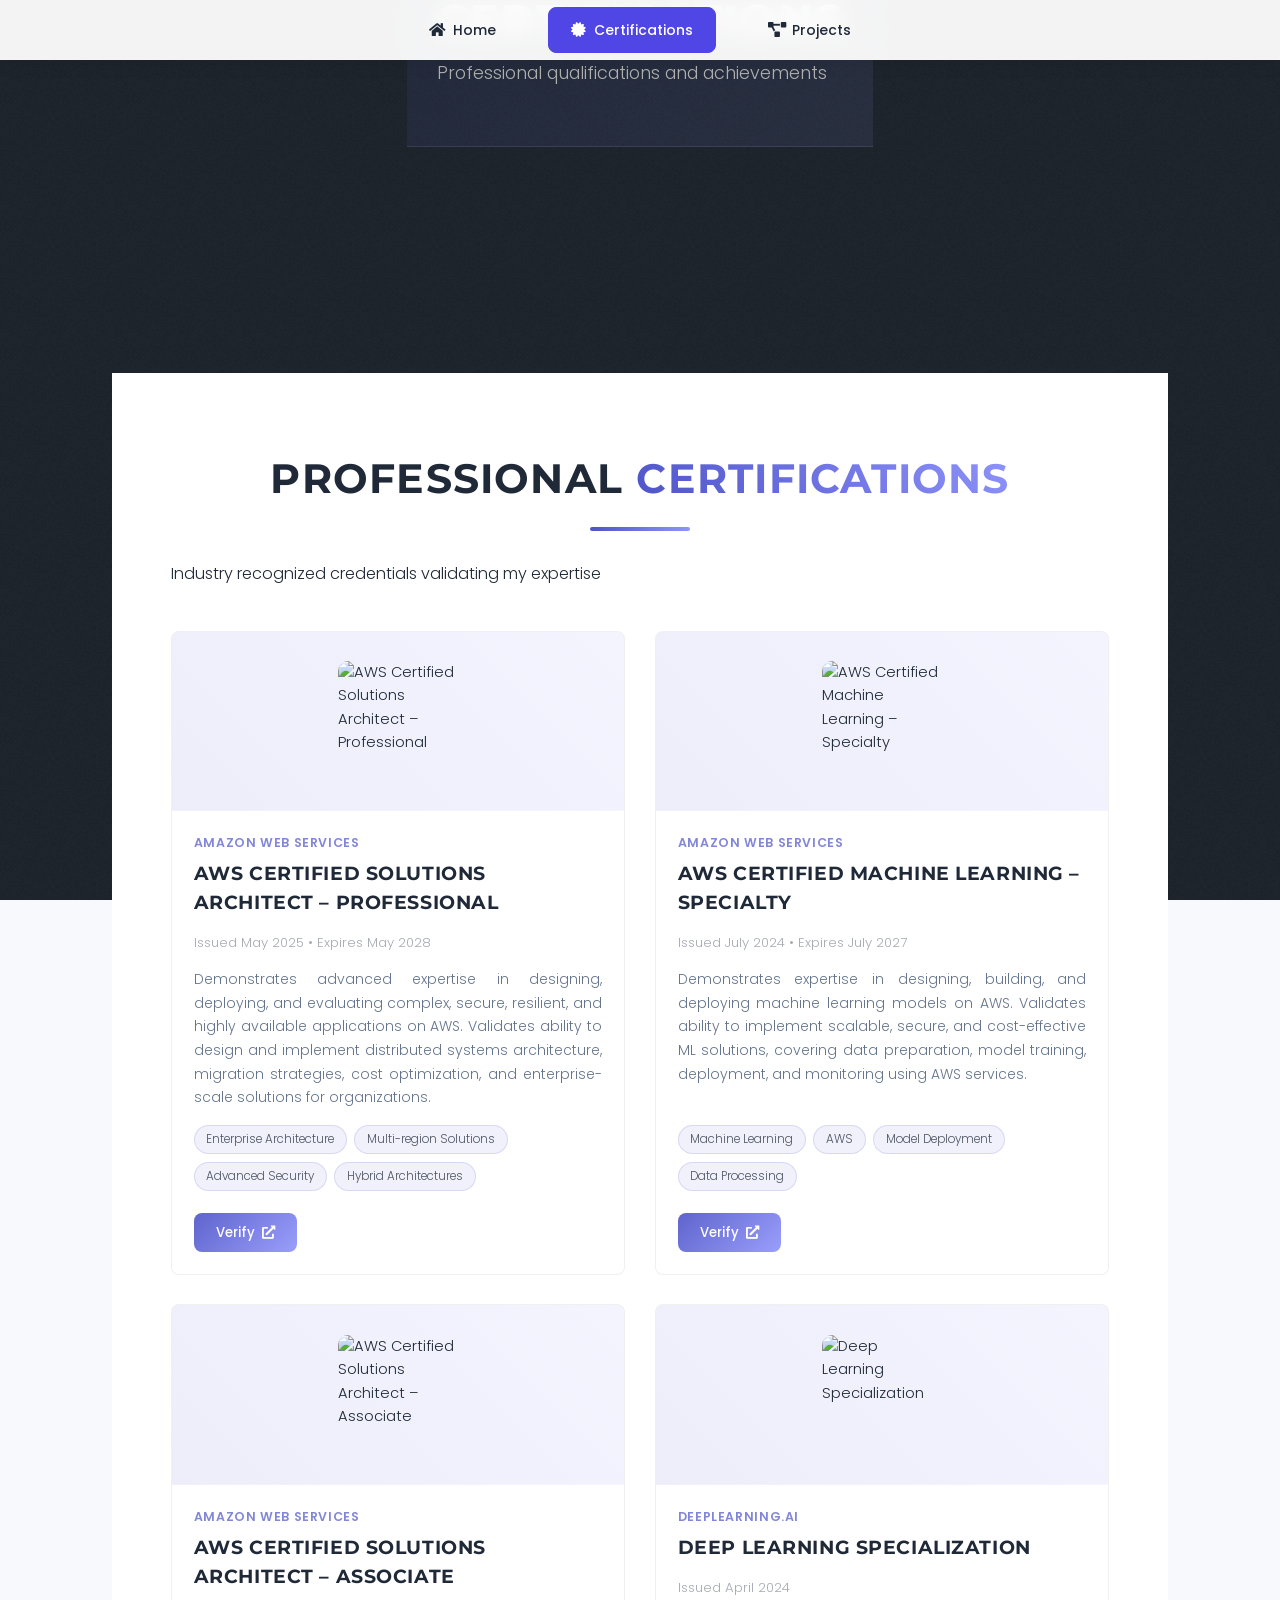
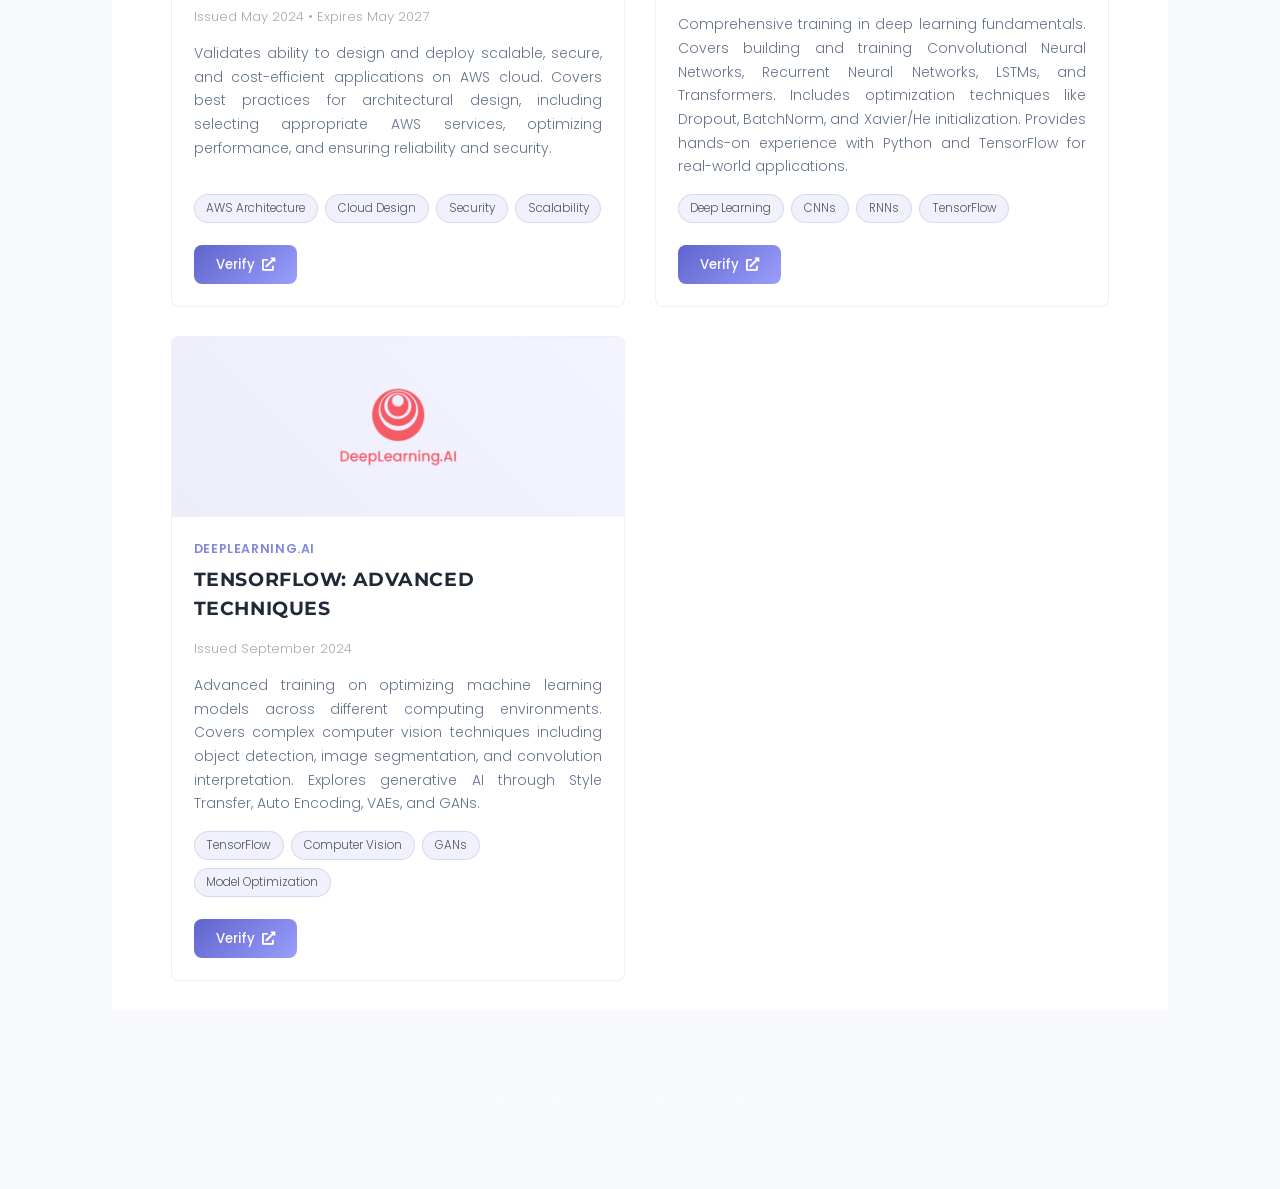
==== certifications/index.html @ fe76f56b "urls" ====
<!DOCTYPE HTML>
<!--
	Massively by HTML5 UP
	html5up.net | @ajlkn
	Free for personal and commercial use under the CCA 3.0 license (html5up.net/license)
-->
<html>
	<head>
		<title>Hanchi Iheb | Certifications</title>
		<meta charset="utf-8" />
		<meta name="viewport" content="width=device-width, initial-scale=1, user-scalable=no" />
		<link rel="stylesheet" href="../assets/css/main.css?v=1.0.3" />
		<link rel="stylesheet" href="../assets/css/custom.css?v=1.0.3" />
		<link rel="stylesheet" href="../assets/css/experience-fix.css?v=1.0.3" />
		<link rel="stylesheet" href="../assets/css/direct-fix.css?v=1.0.3" />
		<link rel="stylesheet" href="../assets/css/navigation-fix.css?v=1.0.3" />
		<link rel="stylesheet" href="../assets/css/portfolio-enhancement.css?v=1.0.3" />
		<link rel="stylesheet" href="../assets/css/theme-light.css?v=1.0.3" />
		<link rel="stylesheet" href="../assets/css/standalone-nav.css?v=1.0.4" />
		<link rel="preconnect" href="https://fonts.googleapis.com">
		<link rel="preconnect" href="https://fonts.gstatic.com" crossorigin>
		<link href="https://fonts.googleapis.com/css2?family=Poppins:wght@300;400;600;700&family=Montserrat:wght@700;800;900&display=swap" rel="stylesheet">
		<noscript><link rel="stylesheet" href="../assets/css/noscript.css" /></noscript>
	</head>
	<body class="is-preload">

		<a href="#main" class="skip-link">Skip to content</a>

		<!-- Wrapper -->
			<div id="wrapper">

				<!-- Header -->
					<header id="header">
						<div class="page-header">
							<h1 class="gradient-text">Certifications</h1>
							<p>Professional qualifications and achievements</p>
						</div>
					</header>

				<!-- Nav -->
					<nav id="nav" class="modern-nav" role="navigation" aria-label="Primary">
						<ul class="links">
							<li><a href="/home"><span class="nav-icon fa fa-home"></span>Home</a></li>
							<li class="active"><a href="/certifications" aria-current="page"><span class="nav-icon fa fa-certificate"></span>Certifications</a></li>
							<li><a href="/projects"><span class="nav-icon fa fa-project-diagram"></span>Projects</a></li>
						</ul>
						<ul class="icons">
							<li><a href="https://github.com/Hanchiiheb" class="icon brands fa-github" target="_blank"><span class="label">GitHub</span></a></li>
							<li><a href="https://www.linkedin.com/in/iheb-hanchi-700b96242" class="icon brands fa-linkedin" target="_blank"><span class="label">LinkedIn</span></a></li>
						</ul>
					</nav>

				<!-- Main -->
				<div id="main">
					<section class="certification-section">
						<div class="section-intro">
							<h2 class="section-title">Professional <span class="accent-color">Certifications</span></h2>
							<p>Industry recognized credentials validating my expertise</p>
						</div>
						<div class="certification-list">
							<div class="certification-card">
								<div class="cert-badge-container">
									<img src="https://images.credly.com/size/680x680/images/2d84e428-9078-49b6-a804-13c15383d0de/image.png" alt="AWS Certified Solutions Architect – Professional" class="certification-badge">
								</div>
								<div class="cert-content">
									<div class="cert-issuer">Amazon Web Services</div>
									<h3><a href="https://www.credly.com/badges/09eb966d-1539-4846-ad64-6286cbf8e91f/linked_in_profile" target="_blank">AWS Certified Solutions Architect – Professional</a></h3>
									<div class="cert-date">Issued May 2025 • Expires May 2028</div>
									<p>Demonstrates advanced expertise in designing, deploying, and evaluating complex, secure, resilient, and highly available applications on AWS. Validates ability to design and implement distributed systems architecture, migration strategies, cost optimization, and enterprise-scale solutions for organizations.</p>
									<div class="cert-skills">
										<span>Enterprise Architecture</span>
										<span>Multi-region Solutions</span>
										<span>Advanced Security</span>
										<span>Hybrid Architectures</span>
									</div>
									<a href="https://www.credly.com/badges/09eb966d-1539-4846-ad64-6286cbf8e91f/linked_in_profile" target="_blank" class="verify-button">Verify <i class="fa fa-external-link-alt"></i></a>
								</div>
							</div>
							<div class="certification-card">
								<div class="cert-badge-container">
									<img src="https://images.credly.com/size/680x680/images/778bde6c-ad1c-4312-ac33-2fa40d50a147/image.png" alt="AWS Certified Machine Learning – Specialty" class="certification-badge">
								</div>
								<div class="cert-content">
									<div class="cert-issuer">Amazon Web Services</div>
									<h3><a href="https://www.credly.com/badges/e344f880-37bb-48d5-8ab3-9f044a676cb9/public_url" target="_blank">AWS Certified Machine Learning – Specialty</a></h3>
									<div class="cert-date">Issued July 2024 • Expires July 2027</div>
									<p>Demonstrates expertise in designing, building, and deploying machine learning models on AWS. Validates ability to implement scalable, secure, and cost-effective ML solutions, covering data preparation, model training, deployment, and monitoring using AWS services.</p>
									<div class="cert-skills">
										<span>Machine Learning</span>
										<span>AWS</span>
										<span>Model Deployment</span>
										<span>Data Processing</span>
									</div>
									<a href="https://www.credly.com/badges/e344f880-37bb-48d5-8ab3-9f044a676cb9/public_url" target="_blank" class="verify-button">Verify <i class="fa fa-external-link-alt"></i></a>
								</div>
							</div>
							<div class="certification-card">
								<div class="cert-badge-container">
									<img src="https://images.credly.com/size/680x680/images/0e284c3f-5164-4b21-8660-0d84737941bc/image.png" alt="AWS Certified Solutions Architect – Associate" class="certification-badge">
								</div>
								<div class="cert-content">
									<div class="cert-issuer">Amazon Web Services</div>
									<h3><a href="https://www.credly.com/badges/b973e5eb-cb48-4555-9f33-f466b7e25b00/public_url" target="_blank">AWS Certified Solutions Architect – Associate</a></h3>
									<div class="cert-date">Issued May 2024 • Expires May 2027</div>
									<p>Validates ability to design and deploy scalable, secure, and cost-efficient applications on AWS cloud. Covers best practices for architectural design, including selecting appropriate AWS services, optimizing performance, and ensuring reliability and security.</p>
									<div class="cert-skills">
										<span>AWS Architecture</span>
										<span>Cloud Design</span>
										<span>Security</span>
										<span>Scalability</span>
									</div>
									<a href="https://www.credly.com/badges/b973e5eb-cb48-4555-9f33-f466b7e25b00/public_url" target="_blank" class="verify-button">Verify <i class="fa fa-external-link-alt"></i></a>
								</div>
							</div>
							<div class="certification-card">
								<div class="cert-badge-container">
									<img src="https://images.credly.com/size/680x680/images/dfcd0d51-de72-4e1c-8f8c-11dad7711124/image.png" alt="Deep Learning Specialization" class="certification-badge">
								</div>
								<div class="cert-content">
									<div class="cert-issuer">DeepLearning.AI</div>
									<h3><a href="https://www.coursera.org/account/accomplishments/specialization/PNTNGYWNQ9VX" target="_blank">Deep Learning Specialization</a></h3>
									<div class="cert-date">Issued April 2024</div>
									<p>Comprehensive training in deep learning fundamentals. Covers building and training Convolutional Neural Networks, Recurrent Neural Networks, LSTMs, and Transformers. Includes optimization techniques like Dropout, BatchNorm, and Xavier/He initialization. Provides hands-on experience with Python and TensorFlow for real-world applications.</p>
									<div class="cert-skills">
										<span>Deep Learning</span>
										<span>CNNs</span>
										<span>RNNs</span>
										<span>TensorFlow</span>
									</div>
									<a href="https://www.coursera.org/account/accomplishments/specialization/PNTNGYWNQ9VX" target="_blank" class="verify-button">Verify <i class="fa fa-external-link-alt"></i></a>
								</div>
							</div>
							<div class="certification-card">
								<div class="cert-badge-container">
									<img src="../images/d.png" alt="TensorFlow: Advanced Techniques" class="certification-badge">
								</div>
								<div class="cert-content">
									<div class="cert-issuer">DeepLearning.AI</div>
									<h3><a href="https://www.coursera.org/account/accomplishments/specialization/certificate/814LPGFRN14E" target="_blank">TensorFlow: Advanced Techniques</a></h3>
									<div class="cert-date">Issued September 2024</div>
									<p>Advanced training on optimizing machine learning models across different computing environments. Covers complex computer vision techniques including object detection, image segmentation, and convolution interpretation. Explores generative AI through Style Transfer, Auto Encoding, VAEs, and GANs.</p>
									<div class="cert-skills">
										<span>TensorFlow</span>
										<span>Computer Vision</span>
										<span>GANs</span>
										<span>Model Optimization</span>
									</div>
									<a href="https://www.coursera.org/account/accomplishments/specialization/certificate/814LPGFRN14E" target="_blank" class="verify-button">Verify <i class="fa fa-external-link-alt"></i></a>
								</div>
							</div>
						</div>
					</section>
				</div>

		
		</div>

				<!-- Footer -->
					
				<!-- Copyright -->
					<div id="copyright" class="modern-copyright">
						<ul>
							<li>&copy; <script>document.write(new Date().getFullYear())</script> Iheb Hanchi</li>
							<li>Design: <a href="https://html5up.net">HTML5 UP</a>, enhanced by Iheb</li>
						</ul>
					</div>
					
					<!-- Scroll to top button for mobile -->
					<a href="#" class="scroll-to-top" id="scrollToTop">
						<i class="fa fa-arrow-up"></i>
					</a>

			</div>

		<!-- Scripts -->
			<script src="../assets/js/jquery.min.js"></script>
			<script src="../assets/js/jquery.scrollex.min.js"></script>
			<script src="../assets/js/jquery.scrolly.min.js"></script>
			<script src="../assets/js/browser.min.js"></script>
			<script src="../assets/js/breakpoints.min.js"></script>
			<script src="../assets/js/util.js?v=1.0.3"></script>
			<script src="../assets/js/main.js?v=1.0.3"></script>
			
			<!-- Mobile enhancement scripts -->
			<script>
				// Scroll to top functionality
				document.addEventListener('DOMContentLoaded', function() {
					const scrollToTopBtn = document.getElementById('scrollToTop');
					
					// Show button when user scrolls down 300px
					window.addEventListener('scroll', function() {
						if (window.pageYOffset > 300) {
							scrollToTopBtn.classList.add('visible');
						} else {
							scrollToTopBtn.classList.remove('visible');
						}
					});
					
					// Smooth scroll to top when button is clicked
					scrollToTopBtn.addEventListener('click', function(e) {
						e.preventDefault();
						window.scrollTo({
							top: 0,
							behavior: 'smooth'
						});
					});
					
					// Improve mobile tap experience - remove 300ms delay
					document.addEventListener('touchstart', function() {}, {passive: true});
				});
			</script>

			<!-- Load enhanced custom JS -->
			<script src="../assets/js/custom.js?v=1.0.3"></script>
			<script src="../assets/js/navigation-enhancement.js?v=1.0.3"></script>
			<script src="../assets/js/standalone-nav.js?v=1.0.4"></script>

	</body>
</html>
---- assets/css/main.css ----
@import url(fontawesome-all.min.css);
@import url("https://fonts.googleapis.com/css?family=Merriweather:300,700,300italic,700italic|Source+Sans+Pro:900");

/*
	Massively by HTML5 UP
	html5up.net | @ajlkn
	Free for personal and commercial use under the CCA 3.0 license (html5up.net/license)
*/

html, body, div, span, applet, object,
iframe, h1, h2, h3, h4, h5, h6, p, blockquote,
pre, a, abbr, acronym, address, big, cite,
code, del, dfn, em, img, ins, kbd, q, s, samp,
small, strike, strong, sub, sup, tt, var, b,
u, i, center, dl, dt, dd, ol, ul, li, fieldset,
form, label, legend, table, caption, tbody,
tfoot, thead, tr, th, td, article, aside,
canvas, details, embed, figure, figcaption,
footer, header, hgroup, menu, nav, output, ruby,
section, summary, time, mark, audio, video {
	margin: 0;
	padding: 0;
	border: 0;
	font-size: 100%;
	font: inherit;
	vertical-align: baseline;}

article, aside, details, figcaption, figure,
footer, header, hgroup, menu, nav, section {
	display: block;}

body {
	line-height: 1;
}

ol, ul {
	list-style: none;
}

blockquote, q {
	quotes: none;
}

	blockquote:before, blockquote:after, q:before, q:after {
		content: '';
		content: none;
	}

table {
	border-collapse: collapse;
	border-spacing: 0;
}

body {
	-webkit-text-size-adjust: none;
}

mark {
	background-color: transparent;
	color: inherit;
}

input::-moz-focus-inner {
	border: 0;
	padding: 0;
}

input, select, textarea {
	-moz-appearance: none;
	-webkit-appearance: none;
	-ms-appearance: none;
	appearance: none;
}

/* Basic */

	@-ms-viewport {
		width: device-width;
	}

	body {
		-ms-overflow-style: scrollbar;
	}

	@media screen and (max-width: 480px) {

		html, body {
			min-width: 320px;
		}

	}

	html {
		box-sizing: border-box;
	}

	*, *:before, *:after {
		box-sizing: inherit;
	}

	body {
		background-color: #1e252d;
	}

		body.is-preload *, body.is-preload *:before, body.is-preload *:after {
			-moz-animation: none !important;
			-webkit-animation: none !important;
			-ms-animation: none !important;
			animation: none !important;
			-moz-transition: none !important;
			-webkit-transition: none !important;
			-ms-transition: none !important;
			transition: none !important;
		}

/* Type */

	html {
		font-size: 16pt;
	}

		@media screen and (max-width: 1680px) {

			html {
				font-size: 12pt;
			}

		}

		@media screen and (max-width: 1280px) {

			html {
				font-size: 11pt;
			}

		}

		@media screen and (max-width: 360px) {

			html {
				font-size: 10pt;
			}

		}

	body {
		color: #212931;
	}

	body, input, select, textarea {
		font-family: "Merriweather", Georgia, serif;
		font-weight: 300;
		font-size: 1rem;
		line-height: 2.375;
	}

	a {
		-moz-transition: color 0.2s ease-in-out, background-color 0.2s ease-in-out, border-color 0.2s ease-in-out, box-shadow 0.2s ease-in-out;
		-webkit-transition: color 0.2s ease-in-out, background-color 0.2s ease-in-out, border-color 0.2s ease-in-out, box-shadow 0.2s ease-in-out;
		-ms-transition: color 0.2s ease-in-out, background-color 0.2s ease-in-out, border-color 0.2s ease-in-out, box-shadow 0.2s ease-in-out;
		transition: color 0.2s ease-in-out, background-color 0.2s ease-in-out, border-color 0.2s ease-in-out, box-shadow 0.2s ease-in-out;
		border-bottom: dotted 1px;
		text-decoration: none;
	}

		a:hover {
			border-bottom-color: transparent;
		}

	strong, b {
		font-weight: 600;
	}

	em, i {
		font-style: italic;
	}

	p {
		text-align: justify;
		margin: 0 0 2rem 0;
	}

	h1, h2, h3, h4, h5, h6 {
		font-family: "Source Sans Pro", Helvetica, sans-serif;
		font-weight: 900;
		line-height: 1.5;
		letter-spacing: 0.075em;
		text-transform: uppercase;
		margin: 0 0 1rem 0;
	}

		h1 a, h2 a, h3 a, h4 a, h5 a, h6 a {
			border-bottom: 0;
			color: inherit;
			text-decoration: none;
		}

	h1 {
		font-size: 4rem;
		line-height: 1.1;
		margin: 0 0 2rem 0;
	}

	h2 {
		font-size: 1.75rem;
		line-height: 1.3;
		margin: 0 0 1.5rem 0;
	}

	h3 {
		font-size: 1.25rem;
		margin: 0 0 1.5rem 0;
	}

	h4 {
		font-size: 1rem;
	}

	h5 {
		font-size: 0.9rem;
	}

	h6 {
		font-size: 0.8rem;
	}

	sub {
		font-size: 0.8rem;
		position: relative;
		top: 0.5rem;
	}

	sup {
		font-size: 0.8rem;
		position: relative;
		top: -0.5rem;
	}

	blockquote {
		border-left: solid 4px;
		font-style: italic;
		margin: 0 0 2rem 0;
		padding: 0.5rem 0 0.5rem 2rem;
	}

	code {
		border: solid 2px;
		font-family: "Courier New", monospace;
		font-size: 0.9rem;
		margin: 0 0.25rem;
		padding: 0.25rem 0.65rem;
	}

	pre {
		-webkit-overflow-scrolling: touch;
		font-family: "Courier New", monospace;
		font-size: 0.9rem;
		margin: 0 0 2rem 0;
	}

		pre code {
			display: block;
			line-height: 1.75;
			padding: 1rem 1.5rem;
			overflow-x: auto;
		}

	hr {
		border: 0;
		border-bottom: solid 2px;
		margin: 3rem 0;
	}

		hr.major {
			margin: 5rem 0;
		}

	.align-left {
		text-align: left;
	}

	.align-center {
		text-align: center;
	}

	.align-right {
		text-align: right;
	}

	input, select, textarea {
		color: #212931;
	}

	a {
		color: #212931;
		border-bottom-color: rgba(33, 41, 49, 0.5);
	}

		a:hover {
			border-bottom-color: transparent;
			color: #18bfef !important;
		}

	strong, b {
		color: #212931;
	}

	h1, h2, h3, h4, h5, h6 {
		color: #212931;
	}

	blockquote {
		border-left-color: #eeeeee;
	}

	code {
		background: rgba(220, 220, 220, 0.25);
		border-color: #eeeeee;
	}

	hr {
		border-bottom-color: #eeeeee;
	}

/* Row */

	.row {
		display: flex;
		flex-wrap: wrap;
		box-sizing: border-box;
		align-items: stretch;
	}

		.row > * {
			box-sizing: border-box;
		}

		.row.gtr-uniform > * > :last-child {
			margin-bottom: 0;
		}

		.row.aln-left {
			justify-content: flex-start;
		}

		.row.aln-center {
			justify-content: center;
		}

		.row.aln-right {
			justify-content: flex-end;
		}

		.row.aln-top {
			align-items: flex-start;
		}

		.row.aln-middle {
			align-items: center;
		}

		.row.aln-bottom {
			align-items: flex-end;
		}

		.row > .imp {
			order: -1;
		}

		.row > .col-1 {
			width: 8.33333%;
		}

		.row > .off-1 {
			margin-left: 8.33333%;
		}

		.row > .col-2 {
			width: 16.66667%;
		}

		.row > .off-2 {
			margin-left: 16.66667%;
		}

		.row > .col-3 {
			width: 25%;
		}

		.row > .off-3 {
			margin-left: 25%;
		}

		.row > .col-4 {
			width: 33.33333%;
		}

		.row > .off-4 {
			margin-left: 33.33333%;
		}

		.row > .col-5 {
			width: 41.66667%;
		}

		.row > .off-5 {
			margin-left: 41.66667%;
		}

		.row > .col-6 {
			width: 50%;
		}

		.row > .off-6 {
			margin-left: 50%;
		}

		.row > .col-7 {
			width: 58.33333%;
		}

		.row > .off-7 {
			margin-left: 58.33333%;
		}

		.row > .col-8 {
			width: 66.66667%;
		}

		.row > .off-8 {
			margin-left: 66.66667%;
		}

		.row > .col-9 {
			width: 75%;
		}

		.row > .off-9 {
			margin-left: 75%;
		}

		.row > .col-10 {
			width: 83.33333%;
		}

		.row > .off-10 {
			margin-left: 83.33333%;
		}

		.row > .col-11 {
			width: 91.66667%;
		}

		.row > .off-11 {
			margin-left: 91.66667%;
		}

		.row > .col-12 {
			width: 100%;
		}

		.row > .off-12 {
			margin-left: 100%;
		}

		.row.gtr-0 {
			margin-top: 0;
			margin-left: 0rem;
		}

			.row.gtr-0 > * {
				padding: 0 0 0 0rem;
			}

			.row.gtr-0.gtr-uniform {
				margin-top: 0rem;
			}

				.row.gtr-0.gtr-uniform > * {
					padding-top: 0rem;
				}

		.row.gtr-25 {
			margin-top: 0;
			margin-left: -0.375rem;
		}

			.row.gtr-25 > * {
				padding: 0 0 0 0.375rem;
			}

			.row.gtr-25.gtr-uniform {
				margin-top: -0.375rem;
			}

				.row.gtr-25.gtr-uniform > * {
					padding-top: 0.375rem;
				}

		.row.gtr-50 {
			margin-top: 0;
			margin-left: -0.75rem;
		}

			.row.gtr-50 > * {
				padding: 0 0 0 0.75rem;
			}

			.row.gtr-50.gtr-uniform {
				margin-top: -0.75rem;
			}

				.row.gtr-50.gtr-uniform > * {
					padding-top: 0.75rem;
				}

		.row {
			margin-top: 0;
			margin-left: -1.5rem;
		}

			.row > * {
				padding: 0 0 0 1.5rem;
			}

			.row.gtr-uniform {
				margin-top: -1.5rem;
			}

				.row.gtr-uniform > * {
					padding-top: 1.5rem;
				}

		.row.gtr-150 {
			margin-top: 0;
			margin-left: -2.25rem;
		}

			.row.gtr-150 > * {
				padding: 0 0 0 2.25rem;
			}

			.row.gtr-150.gtr-uniform {
				margin-top: -2.25rem;
			}

				.row.gtr-150.gtr-uniform > * {
					padding-top: 2.25rem;
				}

		.row.gtr-200 {
			margin-top: 0;
			margin-left: -3rem;
		}

			.row.gtr-200 > * {
				padding: 0 0 0 3rem;
			}

			.row.gtr-200.gtr-uniform {
				margin-top: -3rem;
			}

				.row.gtr-200.gtr-uniform > * {
					padding-top: 3rem;
				}

		@media screen and (max-width: 1680px) {

			.row {
				display: flex;
				flex-wrap: wrap;
				box-sizing: border-box;
				align-items: stretch;
			}

				.row > * {
					box-sizing: border-box;
				}

				.row.gtr-uniform > * > :last-child {
					margin-bottom: 0;
				}

				.row.aln-left {
					justify-content: flex-start;
				}

				.row.aln-center {
					justify-content: center;
				}

				.row.aln-right {
					justify-content: flex-end;
				}

				.row.aln-top {
					align-items: flex-start;
				}

				.row.aln-middle {
					align-items: center;
				}

				.row.aln-bottom {
					align-items: flex-end;
				}

				.row > .imp-xlarge {
					order: -1;
				}

				.row > .col-1-xlarge {
					width: 8.33333%;
				}

				.row > .off-1-xlarge {
					margin-left: 8.33333%;
				}

				.row > .col-2-xlarge {
					width: 16.66667%;
				}

				.row > .off-2-xlarge {
					margin-left: 16.66667%;
				}

				.row > .col-3-xlarge {
					width: 25%;
				}

				.row > .off-3-xlarge {
					margin-left: 25%;
				}

				.row > .col-4-xlarge {
					width: 33.33333%;
				}

				.row > .off-4-xlarge {
					margin-left: 33.33333%;
				}

				.row > .col-5-xlarge {
					width: 41.66667%;
				}

				.row > .off-5-xlarge {
					margin-left: 41.66667%;
				}

				.row > .col-6-xlarge {
					width: 50%;
				}

				.row > .off-6-xlarge {
					margin-left: 50%;
				}

				.row > .col-7-xlarge {
					width: 58.33333%;
				}

				.row > .off-7-xlarge {
					margin-left: 58.33333%;
				}

				.row > .col-8-xlarge {
					width: 66.66667%;
				}

				.row > .off-8-xlarge {
					margin-left: 66.66667%;
				}

				.row > .col-9-xlarge {
					width: 75%;
				}

				.row > .off-9-xlarge {
					margin-left: 75%;
				}

				.row > .col-10-xlarge {
					width: 83.33333%;
				}

				.row > .off-10-xlarge {
					margin-left: 83.33333%;
				}

				.row > .col-11-xlarge {
					width: 91.66667%;
				}

				.row > .off-11-xlarge {
					margin-left: 91.66667%;
				}

				.row > .col-12-xlarge {
					width: 100%;
				}

				.row > .off-12-xlarge {
					margin-left: 100%;
				}

				.row.gtr-0 {
					margin-top: 0;
					margin-left: 0rem;
				}

					.row.gtr-0 > * {
						padding: 0 0 0 0rem;
					}

					.row.gtr-0.gtr-uniform {
						margin-top: 0rem;
					}

						.row.gtr-0.gtr-uniform > * {
							padding-top: 0rem;
						}

				.row.gtr-25 {
					margin-top: 0;
					margin-left: -0.375rem;
				}

					.row.gtr-25 > * {
						padding: 0 0 0 0.375rem;
					}

					.row.gtr-25.gtr-uniform {
						margin-top: -0.375rem;
					}

						.row.gtr-25.gtr-uniform > * {
							padding-top: 0.375rem;
						}

				.row.gtr-50 {
					margin-top: 0;
					margin-left: -0.75rem;
				}

					.row.gtr-50 > * {
						padding: 0 0 0 0.75rem;
					}

					.row.gtr-50.gtr-uniform {
						margin-top: -0.75rem;
					}

						.row.gtr-50.gtr-uniform > * {
							padding-top: 0.75rem;
						}

				.row {
					margin-top: 0;
					margin-left: -1.5rem;
				}

					.row > * {
						padding: 0 0 0 1.5rem;
					}

					.row.gtr-uniform {
						margin-top: -1.5rem;
					}

						.row.gtr-uniform > * {
							padding-top: 1.5rem;
						}

				.row.gtr-150 {
					margin-top: 0;
					margin-left: -2.25rem;
				}

					.row.gtr-150 > * {
						padding: 0 0 0 2.25rem;
					}

					.row.gtr-150.gtr-uniform {
						margin-top: -2.25rem;
					}

						.row.gtr-150.gtr-uniform > * {
							padding-top: 2.25rem;
						}

				.row.gtr-200 {
					margin-top: 0;
					margin-left: -3rem;
				}

					.row.gtr-200 > * {
						padding: 0 0 0 3rem;
					}

					.row.gtr-200.gtr-uniform {
						margin-top: -3rem;
					}

						.row.gtr-200.gtr-uniform > * {
							padding-top: 3rem;
						}

		}

		@media screen and (max-width: 1280px) {

			.row {
				display: flex;
				flex-wrap: wrap;
				box-sizing: border-box;
				align-items: stretch;
			}

				.row > * {
					box-sizing: border-box;
				}

				.row.gtr-uniform > * > :last-child {
					margin-bottom: 0;
				}

				.row.aln-left {
					justify-content: flex-start;
				}

				.row.aln-center {
					justify-content: center;
				}

				.row.aln-right {
					justify-content: flex-end;
				}

				.row.aln-top {
					align-items: flex-start;
				}

				.row.aln-middle {
					align-items: center;
				}

				.row.aln-bottom {
					align-items: flex-end;
				}

				.row > .imp-large {
					order: -1;
				}

				.row > .col-1-large {
					width: 8.33333%;
				}

				.row > .off-1-large {
					margin-left: 8.33333%;
				}

				.row > .col-2-large {
					width: 16.66667%;
				}

				.row > .off-2-large {
					margin-left: 16.66667%;
				}

				.row > .col-3-large {
					width: 25%;
				}

				.row > .off-3-large {
					margin-left: 25%;
				}

				.row > .col-4-large {
					width: 33.33333%;
				}

				.row > .off-4-large {
					margin-left: 33.33333%;
				}

				.row > .col-5-large {
					width: 41.66667%;
				}

				.row > .off-5-large {
					margin-left: 41.66667%;
				}

				.row > .col-6-large {
					width: 50%;
				}

				.row > .off-6-large {
					margin-left: 50%;
				}

				.row > .col-7-large {
					width: 58.33333%;
				}

				.row > .off-7-large {
					margin-left: 58.33333%;
				}

				.row > .col-8-large {
					width: 66.66667%;
				}

				.row > .off-8-large {
					margin-left: 66.66667%;
				}

				.row > .col-9-large {
					width: 75%;
				}

				.row > .off-9-large {
					margin-left: 75%;
				}

				.row > .col-10-large {
					width: 83.33333%;
				}

				.row > .off-10-large {
					margin-left: 83.33333%;
				}

				.row > .col-11-large {
					width: 91.66667%;
				}

				.row > .off-11-large {
					margin-left: 91.66667%;
				}

				.row > .col-12-large {
					width: 100%;
				}

				.row > .off-12-large {
					margin-left: 100%;
				}

				.row.gtr-0 {
					margin-top: 0;
					margin-left: 0rem;
				}

					.row.gtr-0 > * {
						padding: 0 0 0 0rem;
					}

					.row.gtr-0.gtr-uniform {
						margin-top: 0rem;
					}

						.row.gtr-0.gtr-uniform > * {
							padding-top: 0rem;
						}

				.row.gtr-25 {
					margin-top: 0;
					margin-left: -0.375rem;
				}

					.row.gtr-25 > * {
						padding: 0 0 0 0.375rem;
					}

					.row.gtr-25.gtr-uniform {
						margin-top: -0.375rem;
					}

						.row.gtr-25.gtr-uniform > * {
							padding-top: 0.375rem;
						}

				.row.gtr-50 {
					margin-top: 0;
					margin-left: -0.75rem;
				}

					.row.gtr-50 > * {
						padding: 0 0 0 0.75rem;
					}

					.row.gtr-50.gtr-uniform {
						margin-top: -0.75rem;
					}

						.row.gtr-50.gtr-uniform > * {
							padding-top: 0.75rem;
						}

				.row {
					margin-top: 0;
					margin-left: -1.5rem;
				}

					.row > * {
						padding: 0 0 0 1.5rem;
					}

					.row.gtr-uniform {
						margin-top: -1.5rem;
					}

						.row.gtr-uniform > * {
							padding-top: 1.5rem;
						}

				.row.gtr-150 {
					margin-top: 0;
					margin-left: -2.25rem;
				}

					.row.gtr-150 > * {
						padding: 0 0 0 2.25rem;
					}

					.row.gtr-150.gtr-uniform {
						margin-top: -2.25rem;
					}

						.row.gtr-150.gtr-uniform > * {
							padding-top: 2.25rem;
						}

				.row.gtr-200 {
					margin-top: 0;
					margin-left: -3rem;
				}

					.row.gtr-200 > * {
						padding: 0 0 0 3rem;
					}

					.row.gtr-200.gtr-uniform {
						margin-top: -3rem;
					}

						.row.gtr-200.gtr-uniform > * {
							padding-top: 3rem;
						}

		}

		@media screen and (max-width: 980px) {

			.row {
				display: flex;
				flex-wrap: wrap;
				box-sizing: border-box;
				align-items: stretch;
			}

				.row > * {
					box-sizing: border-box;
				}

				.row.gtr-uniform > * > :last-child {
					margin-bottom: 0;
				}

				.row.aln-left {
					justify-content: flex-start;
				}

				.row.aln-center {
					justify-content: center;
				}

				.row.aln-right {
					justify-content: flex-end;
				}

				.row.aln-top {
					align-items: flex-start;
				}

				.row.aln-middle {
					align-items: center;
				}

				.row.aln-bottom {
					align-items: flex-end;
				}

				.row > .imp-medium {
					order: -1;
				}

				.row > .col-1-medium {
					width: 8.33333%;
				}

				.row > .off-1-medium {
					margin-left: 8.33333%;
				}

				.row > .col-2-medium {
					width: 16.66667%;
				}

				.row > .off-2-medium {
					margin-left: 16.66667%;
				}

				.row > .col-3-medium {
					width: 25%;
				}

				.row > .off-3-medium {
					margin-left: 25%;
				}

				.row > .col-4-medium {
					width: 33.33333%;
				}

				.row > .off-4-medium {
					margin-left: 33.33333%;
				}

				.row > .col-5-medium {
					width: 41.66667%;
				}

				.row > .off-5-medium {
					margin-left: 41.66667%;
				}

				.row > .col-6-medium {
					width: 50%;
				}

				.row > .off-6-medium {
					margin-left: 50%;
				}

				.row > .col-7-medium {
					width: 58.33333%;
				}

				.row > .off-7-medium {
					margin-left: 58.33333%;
				}

				.row > .col-8-medium {
					width: 66.66667%;
				}

				.row > .off-8-medium {
					margin-left: 66.66667%;
				}

				.row > .col-9-medium {
					width: 75%;
				}

				.row > .off-9-medium {
					margin-left: 75%;
				}

				.row > .col-10-medium {
					width: 83.33333%;
				}

				.row > .off-10-medium {
					margin-left: 83.33333%;
				}

				.row > .col-11-medium {
					width: 91.66667%;
				}

				.row > .off-11-medium {
					margin-left: 91.66667%;
				}

				.row > .col-12-medium {
					width: 100%;
				}

				.row > .off-12-medium {
					margin-left: 100%;
				}

				.row.gtr-0 {
					margin-top: 0;
					margin-left: 0rem;
				}

					.row.gtr-0 > * {
						padding: 0 0 0 0rem;
					}

					.row.gtr-0.gtr-uniform {
						margin-top: 0rem;
					}

						.row.gtr-0.gtr-uniform > * {
							padding-top: 0rem;
						}

				.row.gtr-25 {
					margin-top: 0;
					margin-left: -0.375rem;
				}

					.row.gtr-25 > * {
						padding: 0 0 0 0.375rem;
					}

					.row.gtr-25.gtr-uniform {
						margin-top: -0.375rem;
					}

						.row.gtr-25.gtr-uniform > * {
							padding-top: 0.375rem;
						}

				.row.gtr-50 {
					margin-top: 0;
					margin-left: -0.75rem;
				}

					.row.gtr-50 > * {
						padding: 0 0 0 0.75rem;
					}

					.row.gtr-50.gtr-uniform {
						margin-top: -0.75rem;
					}

						.row.gtr-50.gtr-uniform > * {
							padding-top: 0.75rem;
						}

				.row {
					margin-top: 0;
					margin-left: -1.5rem;
				}

					.row > * {
						padding: 0 0 0 1.5rem;
					}

					.row.gtr-uniform {
						margin-top: -1.5rem;
					}

						.row.gtr-uniform > * {
							padding-top: 1.5rem;
						}

				.row.gtr-150 {
					margin-top: 0;
					margin-left: -2.25rem;
				}

					.row.gtr-150 > * {
						padding: 0 0 0 2.25rem;
					}

					.row.gtr-150.gtr-uniform {
						margin-top: -2.25rem;
					}

						.row.gtr-150.gtr-uniform > * {
							padding-top: 2.25rem;
						}

				.row.gtr-200 {
					margin-top: 0;
					margin-left: -3rem;
				}

					.row.gtr-200 > * {
						padding: 0 0 0 3rem;
					}

					.row.gtr-200.gtr-uniform {
						margin-top: -3rem;
					}

						.row.gtr-200.gtr-uniform > * {
							padding-top: 3rem;
						}

		}

		@media screen and (max-width: 736px) {

			.row {
				display: flex;
				flex-wrap: wrap;
				box-sizing: border-box;
				align-items: stretch;
			}

				.row > * {
					box-sizing: border-box;
				}

				.row.gtr-uniform > * > :last-child {
					margin-bottom: 0;
				}

				.row.aln-left {
					justify-content: flex-start;
				}

				.row.aln-center {
					justify-content: center;
				}

				.row.aln-right {
					justify-content: flex-end;
				}

				.row.aln-top {
					align-items: flex-start;
				}

				.row.aln-middle {
					align-items: center;
				}

				.row.aln-bottom {
					align-items: flex-end;
				}

				.row > .imp-small {
					order: -1;
				}

				.row > .col-1-small {
					width: 8.33333%;
				}

				.row > .off-1-small {
					margin-left: 8.33333%;
				}

				.row > .col-2-small {
					width: 16.66667%;
				}

				.row > .off-2-small {
					margin-left: 16.66667%;
				}

				.row > .col-3-small {
					width: 25%;
				}

				.row > .off-3-small {
					margin-left: 25%;
				}

				.row > .col-4-small {
					width: 33.33333%;
				}

				.row > .off-4-small {
					margin-left: 33.33333%;
				}

				.row > .col-5-small {
					width: 41.66667%;
				}

				.row > .off-5-small {
					margin-left: 41.66667%;
				}

				.row > .col-6-small {
					width: 50%;
				}

				.row > .off-6-small {
					margin-left: 50%;
				}

				.row > .col-7-small {
					width: 58.33333%;
				}

				.row > .off-7-small {
					margin-left: 58.33333%;
				}

				.row > .col-8-small {
					width: 66.66667%;
				}

				.row > .off-8-small {
					margin-left: 66.66667%;
				}

				.row > .col-9-small {
					width: 75%;
				}

				.row > .off-9-small {
					margin-left: 75%;
				}

				.row > .col-10-small {
					width: 83.33333%;
				}

				.row > .off-10-small {
					margin-left: 83.33333%;
				}

				.row > .col-11-small {
					width: 91.66667%;
				}

				.row > .off-11-small {
					margin-left: 91.66667%;
				}

				.row > .col-12-small {
					width: 100%;
				}

				.row > .off-12-small {
					margin-left: 100%;
				}

				.row.gtr-0 {
					margin-top: 0;
					margin-left: 0rem;
				}

					.row.gtr-0 > * {
						padding: 0 0 0 0rem;
					}

					.row.gtr-0.gtr-uniform {
						margin-top: 0rem;
					}

						.row.gtr-0.gtr-uniform > * {
							padding-top: 0rem;
						}

				.row.gtr-25 {
					margin-top: 0;
					margin-left: -0.375rem;
				}

					.row.gtr-25 > * {
						padding: 0 0 0 0.375rem;
					}

					.row.gtr-25.gtr-uniform {
						margin-top: -0.375rem;
					}

						.row.gtr-25.gtr-uniform > * {
							padding-top: 0.375rem;
						}

				.row.gtr-50 {
					margin-top: 0;
					margin-left: -0.75rem;
				}

					.row.gtr-50 > * {
						padding: 0 0 0 0.75rem;
					}

					.row.gtr-50.gtr-uniform {
						margin-top: -0.75rem;
					}

						.row.gtr-50.gtr-uniform > * {
							padding-top: 0.75rem;
						}

				.row {
					margin-top: 0;
					margin-left: -1.5rem;
				}

					.row > * {
						padding: 0 0 0 1.5rem;
					}

					.row.gtr-uniform {
						margin-top: -1.5rem;
					}

						.row.gtr-uniform > * {
							padding-top: 1.5rem;
						}

				.row.gtr-150 {
					margin-top: 0;
					margin-left: -2.25rem;
				}

					.row.gtr-150 > * {
						padding: 0 0 0 2.25rem;
					}

					.row.gtr-150.gtr-uniform {
						margin-top: -2.25rem;
					}

						.row.gtr-150.gtr-uniform > * {
							padding-top: 2.25rem;
						}

				.row.gtr-200 {
					margin-top: 0;
					margin-left: -3rem;
				}

					.row.gtr-200 > * {
						padding: 0 0 0 3rem;
					}

					.row.gtr-200.gtr-uniform {
						margin-top: -3rem;
					}

						.row.gtr-200.gtr-uniform > * {
							padding-top: 3rem;
						}

		}

		@media screen and (max-width: 480px) {

			.row {
				display: flex;
				flex-wrap: wrap;
				box-sizing: border-box;
				align-items: stretch;
			}

				.row > * {
					box-sizing: border-box;
				}

				.row.gtr-uniform > * > :last-child {
					margin-bottom: 0;
				}

				.row.aln-left {
					justify-content: flex-start;
				}

				.row.aln-center {
					justify-content: center;
				}

				.row.aln-right {
					justify-content: flex-end;
				}

				.row.aln-top {
					align-items: flex-start;
				}

				.row.aln-middle {
					align-items: center;
				}

				.row.aln-bottom {
					align-items: flex-end;
				}

				.row > .imp-xsmall {
					order: -1;
				}

				.row > .col-1-xsmall {
					width: 8.33333%;
				}

				.row > .off-1-xsmall {
					margin-left: 8.33333%;
				}

				.row > .col-2-xsmall {
					width: 16.66667%;
				}

				.row > .off-2-xsmall {
					margin-left: 16.66667%;
				}

				.row > .col-3-xsmall {
					width: 25%;
				}

				.row > .off-3-xsmall {
					margin-left: 25%;
				}

				.row > .col-4-xsmall {
					width: 33.33333%;
				}

				.row > .off-4-xsmall {
					margin-left: 33.33333%;
				}

				.row > .col-5-xsmall {
					width: 41.66667%;
				}

				.row > .off-5-xsmall {
					margin-left: 41.66667%;
				}

				.row > .col-6-xsmall {
					width: 50%;
				}

				.row > .off-6-xsmall {
					margin-left: 50%;
				}

				.row > .col-7-xsmall {
					width: 58.33333%;
				}

				.row > .off-7-xsmall {
					margin-left: 58.33333%;
				}

				.row > .col-8-xsmall {
					width: 66.66667%;
				}

				.row > .off-8-xsmall {
					margin-left: 66.66667%;
				}

				.row > .col-9-xsmall {
					width: 75%;
				}

				.row > .off-9-xsmall {
					margin-left: 75%;
				}

				.row > .col-10-xsmall {
					width: 83.33333%;
				}

				.row > .off-10-xsmall {
					margin-left: 83.33333%;
				}

				.row > .col-11-xsmall {
					width: 91.66667%;
				}

				.row > .off-11-xsmall {
					margin-left: 91.66667%;
				}

				.row > .col-12-xsmall {
					width: 100%;
				}

				.row > .off-12-xsmall {
					margin-left: 100%;
				}

				.row.gtr-0 {
					margin-top: 0;
					margin-left: 0rem;
				}

					.row.gtr-0 > * {
						padding: 0 0 0 0rem;
					}

					.row.gtr-0.gtr-uniform {
						margin-top: 0rem;
					}

						.row.gtr-0.gtr-uniform > * {
							padding-top: 0rem;
						}

				.row.gtr-25 {
					margin-top: 0;
					margin-left: -0.375rem;
				}

					.row.gtr-25 > * {
						padding: 0 0 0 0.375rem;
					}

					.row.gtr-25.gtr-uniform {
						margin-top: -0.375rem;
					}

						.row.gtr-25.gtr-uniform > * {
							padding-top: 0.375rem;
						}

				.row.gtr-50 {
					margin-top: 0;
					margin-left: -0.75rem;
				}

					.row.gtr-50 > * {
						padding: 0 0 0 0.75rem;
					}

					.row.gtr-50.gtr-uniform {
						margin-top: -0.75rem;
					}

						.row.gtr-50.gtr-uniform > * {
							padding-top: 0.75rem;
						}

				.row {
					margin-top: 0;
					margin-left: -1.5rem;
				}

					.row > * {
						padding: 0 0 0 1.5rem;
					}

					.row.gtr-uniform {
						margin-top: -1.5rem;
					}

						.row.gtr-uniform > * {
							padding-top: 1.5rem;
						}

				.row.gtr-150 {
					margin-top: 0;
					margin-left: -2.25rem;
				}

					.row.gtr-150 > * {
						padding: 0 0 0 2.25rem;
					}

					.row.gtr-150.gtr-uniform {
						margin-top: -2.25rem;
					}

						.row.gtr-150.gtr-uniform > * {
							padding-top: 2.25rem;
						}

				.row.gtr-200 {
					margin-top: 0;
					margin-left: -3rem;
				}

					.row.gtr-200 > * {
						padding: 0 0 0 3rem;
					}

					.row.gtr-200.gtr-uniform {
						margin-top: -3rem;
					}

						.row.gtr-200.gtr-uniform > * {
							padding-top: 3rem;
						}

		}

		@media screen and (max-width: 360px) {

			.row {
				display: flex;
				flex-wrap: wrap;
				box-sizing: border-box;
				align-items: stretch;
			}

				.row > * {
					box-sizing: border-box;
				}

				.row.gtr-uniform > * > :last-child {
					margin-bottom: 0;
				}

				.row.aln-left {
					justify-content: flex-start;
				}

				.row.aln-center {
					justify-content: center;
				}

				.row.aln-right {
					justify-content: flex-end;
				}

				.row.aln-top {
					align-items: flex-start;
				}

				.row.aln-middle {
					align-items: center;
				}

				.row.aln-bottom {
					align-items: flex-end;
				}

				.row > .imp-xxsmall {
					order: -1;
				}

				.row > .col-1-xxsmall {
					width: 8.33333%;
				}

				.row > .off-1-xxsmall {
					margin-left: 8.33333%;
				}

				.row > .col-2-xxsmall {
					width: 16.66667%;
				}

				.row > .off-2-xxsmall {
					margin-left: 16.66667%;
				}

				.row > .col-3-xxsmall {
					width: 25%;
				}

				.row > .off-3-xxsmall {
					margin-left: 25%;
				}

				.row > .col-4-xxsmall {
					width: 33.33333%;
				}

				.row > .off-4-xxsmall {
					margin-left: 33.33333%;
				}

				.row > .col-5-xxsmall {
					width: 41.66667%;
				}

				.row > .off-5-xxsmall {
					margin-left: 41.66667%;
				}

				.row > .col-6-xxsmall {
					width: 50%;
				}

				.row > .off-6-xxsmall {
					margin-left: 50%;
				}

				.row > .col-7-xxsmall {
					width: 58.33333%;
				}

				.row > .off-7-xxsmall {
					margin-left: 58.33333%;
				}

				.row > .col-8-xxsmall {
					width: 66.66667%;
				}

				.row > .off-8-xxsmall {
					margin-left: 66.66667%;
				}

				.row > .col-9-xxsmall {
					width: 75%;
				}

				.row > .off-9-xxsmall {
					margin-left: 75%;
				}

				.row > .col-10-xxsmall {
					width: 83.33333%;
				}

				.row > .off-10-xxsmall {
					margin-left: 83.33333%;
				}

				.row > .col-11-xxsmall {
					width: 91.66667%;
				}

				.row > .off-11-xxsmall {
					margin-left: 91.66667%;
				}

				.row > .col-12-xxsmall {
					width: 100%;
				}

				.row > .off-12-xxsmall {
					margin-left: 100%;
				}

				.row.gtr-0 {
					margin-top: 0;
					margin-left: 0rem;
				}

					.row.gtr-0 > * {
						padding: 0 0 0 0rem;
					}

					.row.gtr-0.gtr-uniform {
						margin-top: 0rem;
					}

						.row.gtr-0.gtr-uniform > * {
							padding-top: 0rem;
						}

				.row.gtr-25 {
					margin-top: 0;
					margin-left: -0.375rem;
				}

					.row.gtr-25 > * {
						padding: 0 0 0 0.375rem;
					}

					.row.gtr-25.gtr-uniform {
						margin-top: -0.375rem;
					}

						.row.gtr-25.gtr-uniform > * {
							padding-top: 0.375rem;
						}

				.row.gtr-50 {
					margin-top: 0;
					margin-left: -0.75rem;
				}

					.row.gtr-50 > * {
						padding: 0 0 0 0.75rem;
					}

					.row.gtr-50.gtr-uniform {
						margin-top: -0.75rem;
					}

						.row.gtr-50.gtr-uniform > * {
							padding-top: 0.75rem;
						}

				.row {
					margin-top: 0;
					margin-left: -1.5rem;
				}

					.row > * {
						padding: 0 0 0 1.5rem;
					}

					.row.gtr-uniform {
						margin-top: -1.5rem;
					}

						.row.gtr-uniform > * {
							padding-top: 1.5rem;
						}

				.row.gtr-150 {
					margin-top: 0;
					margin-left: -2.25rem;
				}

					.row.gtr-150 > * {
						padding: 0 0 0 2.25rem;
					}

					.row.gtr-150.gtr-uniform {
						margin-top: -2.25rem;
					}

						.row.gtr-150.gtr-uniform > * {
							padding-top: 2.25rem;
						}

				.row.gtr-200 {
					margin-top: 0;
					margin-left: -3rem;
				}

					.row.gtr-200 > * {
						padding: 0 0 0 3rem;
					}

					.row.gtr-200.gtr-uniform {
						margin-top: -3rem;
					}

						.row.gtr-200.gtr-uniform > * {
							padding-top: 3rem;
						}

		}

/* Box */

	.box {
		border: solid 2px;
		margin-bottom: 2rem;
		padding: 1.5rem;
	}

		.box > :last-child,
		.box > :last-child > :last-child,
		.box > :last-child > :last-child > :last-child {
			margin-bottom: 0;
		}

		.box.alt {
			border: 0;
			border-radius: 0;
			padding: 0;
		}

	.box {
		border-color: #eeeeee;
	}

/* Button */

	input[type="submit"],
	input[type="reset"],
	input[type="button"],
	button,
	.button {
		-moz-appearance: none;
		-webkit-appearance: none;
		-ms-appearance: none;
		appearance: none;
		-moz-transition: background-color 0.2s ease-in-out, box-shadow 0.2s ease-in-out, color 0.2s ease-in-out;
		-webkit-transition: background-color 0.2s ease-in-out, box-shadow 0.2s ease-in-out, color 0.2s ease-in-out;
		-ms-transition: background-color 0.2s ease-in-out, box-shadow 0.2s ease-in-out, color 0.2s ease-in-out;
		transition: background-color 0.2s ease-in-out, box-shadow 0.2s ease-in-out, color 0.2s ease-in-out;
		border: 0;
		border-radius: 0;
		cursor: pointer;
		display: inline-block;
		font-family: "Source Sans Pro", Helvetica, sans-serif;
		font-size: 0.8rem;
		font-weight: 900;
		letter-spacing: 0.075em;
		height: 3rem;
		line-height: 3rem;
		padding: 0 2rem;
		text-align: center;
		text-decoration: none;
		text-transform: uppercase;
		white-space: nowrap;
	}

		input[type="submit"].icon:before,
		input[type="reset"].icon:before,
		input[type="button"].icon:before,
		button.icon:before,
		.button.icon:before {
			margin-right: 0.5rem;
		}

		input[type="submit"].icon.solo,
		input[type="reset"].icon.solo,
		input[type="button"].icon.solo,
		button.icon.solo,
		.button.icon.solo {
			position: relative;
			width: 4rem;
			height: 4rem;
			line-height: 4rem;
			border-radius: 4rem;
			text-indent: 4rem;
			overflow: hidden;
			padding: 0;
			white-space: nowrap;
		}

			input[type="submit"].icon.solo:before,
			input[type="reset"].icon.solo:before,
			input[type="button"].icon.solo:before,
			button.icon.solo:before,
			.button.icon.solo:before {
				position: absolute;
				display: block;
				top: 0;
				left: 0;
				width: inherit;
				height: inherit;
				line-height: inherit;
				font-size: 1.25rem;
				margin-right: 0;
				text-align: center;
				text-indent: 0;
			}

		input[type="submit"].fit,
		input[type="reset"].fit,
		input[type="button"].fit,
		button.fit,
		.button.fit {
			width: 100%;
		}

		input[type="submit"].small,
		input[type="reset"].small,
		input[type="button"].small,
		button.small,
		.button.small {
			font-size: 0.7rem;
			height: 2.5rem;
			line-height: 2.5rem;
			padding: 0 1.5rem;
		}

		input[type="submit"].large,
		input[type="reset"].large,
		input[type="button"].large,
		button.large,
		.button.large {
			font-size: 0.9rem;
			height: 3.5rem;
			line-height: 3.5rem;
			padding: 0 2.75rem;
		}

		@media screen and (max-width: 980px) {

			input[type="submit"],
			input[type="reset"],
			input[type="button"],
			button,
			.button {
				font-size: 0.9rem;
				height: 3.25rem;
				line-height: 3.25rem;
			}

				input[type="submit"].large,
				input[type="reset"].large,
				input[type="button"].large,
				button.large,
				.button.large {
					font-size: 1rem;
					height: 3.75rem;
					line-height: 3.75rem;
				}

		}

		input[type="submit"].disabled, input[type="submit"]:disabled,
		input[type="reset"].disabled,
		input[type="reset"]:disabled,
		input[type="button"].disabled,
		input[type="button"]:disabled,
		button.disabled,
		button:disabled,
		.button.disabled,
		.button:disabled {
			pointer-events: none;
			opacity: 0.25;
		}

	input[type="submit"],
	input[type="reset"],
	input[type="button"],
	button,
	.button {
		background-color: transparent;
		box-shadow: inset 0 0 0 2px #212931;
		color: #212931 !important;
	}

		input[type="submit"]:hover,
		input[type="reset"]:hover,
		input[type="button"]:hover,
		button:hover,
		.button:hover {
			box-shadow: inset 0 0 0 2px #18bfef;
			color: #18bfef !important;
		}

		input[type="submit"].primary,
		input[type="reset"].primary,
		input[type="button"].primary,
		button.primary,
		.button.primary {
			background-color: #212931;
			box-shadow: none;
			color: #ffffff !important;
		}

			input[type="submit"].primary:hover,
			input[type="reset"].primary:hover,
			input[type="button"].primary:hover,
			button.primary:hover,
			.button.primary:hover {
				background-color: #18bfef;
			}

/* Form */

	form {
		margin: 0 0 2rem 0;
	}

		form > :last-child {
			margin-bottom: 0;
		}

		form > .fields {
			display: -moz-flex;
			display: -webkit-flex;
			display: -ms-flex;
			display: flex;
			-moz-flex-wrap: wrap;
			-webkit-flex-wrap: wrap;
			-ms-flex-wrap: wrap;
			flex-wrap: wrap;
			width: calc(100% + 3rem);
			margin: -1.5rem 0 2rem -1.5rem;
		}

			form > .fields > .field {
				-moz-flex-grow: 0;
				-webkit-flex-grow: 0;
				-ms-flex-grow: 0;
				flex-grow: 0;
				-moz-flex-shrink: 0;
				-webkit-flex-shrink: 0;
				-ms-flex-shrink: 0;
				flex-shrink: 0;
				padding: 1.5rem 0 0 1.5rem;
				width: calc(100% - 1.5rem);
			}

				form > .fields > .field.half {
					width: calc(50% - 0.75rem);
				}

				form > .fields > .field.third {
					width: calc(100%/3 - 0.5rem);
				}

				form > .fields > .field.quarter {
					width: calc(25% - 0.375rem);
				}

		@media screen and (max-width: 480px) {

			form > .fields {
				width: calc(100% + 3rem);
				margin: -1.5rem 0 2rem -1.5rem;
			}

				form > .fields > .field {
					padding: 1.5rem 0 0 1.5rem;
					width: calc(100% - 1.5rem);
				}

					form > .fields > .field.half {
						width: calc(100% - 1.5rem);
					}

					form > .fields > .field.third {
						width: calc(100% - 1.5rem);
					}

					form > .fields > .field.quarter {
						width: calc(100% - 1.5rem);
					}

		}

	label {
		display: block;
		font-family: "Source Sans Pro", Helvetica, sans-serif;
		font-weight: 900;
		line-height: 1.5;
		letter-spacing: 0.075em;
		font-size: 0.8rem;
		text-transform: uppercase;
		margin: 0 0 0.75rem 0;
	}

		@media screen and (max-width: 980px) {

			label {
				font-size: 0.9rem;
			}

		}

	input[type="text"],
	input[type="password"],
	input[type="email"],
	select,
	textarea {
		-moz-appearance: none;
		-webkit-appearance: none;
		-ms-appearance: none;
		appearance: none;
		background: transparent;
		border-radius: 0;
		border: solid 2px;
		color: inherit;
		display: block;
		outline: 0;
		padding: 0 1rem;
		text-decoration: none;
		width: 100%;
	}

		input[type="text"]:invalid,
		input[type="password"]:invalid,
		input[type="email"]:invalid,
		select:invalid,
		textarea:invalid {
			box-shadow: none;
		}

	select {
		background-size: 1.25rem;
		background-repeat: no-repeat;
		background-position: calc(100% - 1rem) center;
		height: 3rem;
		padding-right: 3rem;
		text-overflow: ellipsis;
	}

		select:focus::-ms-value {
			background-color: transparent;
		}

		select::-ms-expand {
			display: none;
		}

	input[type="text"],
	input[type="password"],
	input[type="email"],
	select {
		height: 3rem;
	}

	textarea {
		padding: 0.75rem 1rem;
	}

	input[type="checkbox"],
	input[type="radio"] {
		-moz-appearance: none;
		-webkit-appearance: none;
		-ms-appearance: none;
		appearance: none;
		display: block;
		float: left;
		margin-right: -2rem;
		opacity: 0;
		width: 1rem;
		z-index: -1;
	}

		input[type="checkbox"] + label,
		input[type="radio"] + label {
			text-decoration: none;
			cursor: pointer;
			display: inline-block;
			font-size: 1rem;
			letter-spacing: 0;
			font-family: "Merriweather", Georgia, serif;
			text-transform: none;
			font-weight: 300;
			padding-left: 2.8rem;
			padding-right: 1rem;
			position: relative;
		}

			input[type="checkbox"] + label:before,
			input[type="radio"] + label:before {
				-moz-osx-font-smoothing: grayscale;
				-webkit-font-smoothing: antialiased;
				display: inline-block;
				font-style: normal;
				font-variant: normal;
				text-rendering: auto;
				line-height: 1;
				text-transform: none !important;
				font-family: 'Font Awesome 5 Free';
				font-weight: 900;
			}

			input[type="checkbox"] + label:before,
			input[type="radio"] + label:before {
				border-radius: 0;
				border: solid 2px;
				content: '';
				display: inline-block;
				font-size: 0.8rem;
				height: 1.8rem;
				left: 0;
				line-height: 1.65rem;
				position: absolute;
				text-align: center;
				top: -0.125rem;
				width: 1.8rem;
			}

		input[type="checkbox"]:checked + label:before,
		input[type="radio"]:checked + label:before {
			content: '\f00c';
		}

	input[type="checkbox"] + label:before {
		border-radius: 0;
	}

	input[type="radio"] + label:before {
		border-radius: 100%;
	}

	::-webkit-input-placeholder {
		opacity: 1.0;
	}

	:-moz-placeholder {
		opacity: 1.0;
	}

	::-moz-placeholder {
		opacity: 1.0;
	}

	:-ms-input-placeholder {
		opacity: 1.0;
	}

	label {
		color: #212931;
	}

	input[type="text"],
	input[type="password"],
	input[type="email"],
	select,
	textarea {
		border-color: #eeeeee;
	}

		input[type="text"]:focus,
		input[type="password"]:focus,
		input[type="email"]:focus,
		select:focus,
		textarea:focus {
			border-color: #18bfef;
		}

	select {
		background-image: url("data:image/svg+xml;charset=utf8,%3Csvg xmlns='http://www.w3.org/2000/svg' width='40' height='40' preserveAspectRatio='none' viewBox='0 0 40 40'%3E%3Cpath d='M9.4,12.3l10.4,10.4l10.4-10.4c0.2-0.2,0.5-0.4,0.9-0.4c0.3,0,0.6,0.1,0.9,0.4l3.3,3.3c0.2,0.2,0.4,0.5,0.4,0.9 c0,0.4-0.1,0.6-0.4,0.9L20.7,31.9c-0.2,0.2-0.5,0.4-0.9,0.4c-0.3,0-0.6-0.1-0.9-0.4L4.3,17.3c-0.2-0.2-0.4-0.5-0.4-0.9 c0-0.4,0.1-0.6,0.4-0.9l3.3-3.3c0.2-0.2,0.5-0.4,0.9-0.4S9.1,12.1,9.4,12.3z' fill='%23eeeeee' /%3E%3C/svg%3E");
	}

		select option {
			background-color: #ffffff;
			color: #212931;
		}

	.select-wrapper:before {
		color: #eeeeee;
	}

	input[type="checkbox"] + label,
	input[type="radio"] + label {
		color: #212931;
	}

		input[type="checkbox"] + label:before,
		input[type="radio"] + label:before {
			border-color: #eeeeee;
		}

	input[type="checkbox"]:checked + label:before,
	input[type="radio"]:checked + label:before {
		background-color: #212931;
		border-color: #212931;
		color: #ffffff;
	}

	input[type="checkbox"]:focus + label:before,
	input[type="radio"]:focus + label:before {
		border-color: #18bfef;
	}

	::-webkit-input-placeholder {
		color: #909498 !important;
	}

	:-moz-placeholder {
		color: #909498 !important;
	}

	::-moz-placeholder {
		color: #909498 !important;
	}

	:-ms-input-placeholder {
		color: #909498 !important;
	}

	.formerize-placeholder {
		color: #909498 !important;
	}

/* Icon */

	.icon {
		text-decoration: none;
		border-bottom: none;
		position: relative;
	}

		.icon:before {
			-moz-osx-font-smoothing: grayscale;
			-webkit-font-smoothing: antialiased;
			display: inline-block;
			font-style: normal;
			font-variant: normal;
			text-rendering: auto;
			line-height: 1;
			text-transform: none !important;
			font-family: 'Font Awesome 5 Free';
			font-weight: 400;
		}

		.icon > .label {
			display: none;
		}

		.icon:before {
			line-height: inherit;
		}

		.icon.solid:before {
			font-weight: 900;
		}

		.icon.brands:before {
			font-family: 'Font Awesome 5 Brands';
		}

/* Image */

	.image {
		border: 0;
		display: inline-block;
		position: relative;
	}

		.image img {
			display: block;
		}

		.image.left, .image.right {
			max-width: 40%;
		}

			.image.left img, .image.right img {
				width: 100%;
			}

		.image.left {
			float: left;
			margin: 0 2rem 2rem 0;
			top: 0.75rem;
		}

		.image.right {
			float: right;
			margin: 0 0 2rem 2rem;
			top: 0.75rem;
		}

		.image.fit {
			display: block;
			margin: 2.5rem 0;
			width: 100%;
		}

			.image.fit:first-child {
				margin-top: 0;
			}

			.image.fit img {
				width: 100%;
			}

		.image.main {
			display: block;
			margin: 4rem 0;
			width: 100%;
		}

			.image.main:first-child {
				margin-top: 0;
			}

			.image.main img {
				width: 100%;
			}

		@media screen and (max-width: 736px) {

			.image.fit {
				margin: 2rem 0;
			}

			.image.main {
				margin: 2rem 0;
			}

		}

	a.image {
		overflow: hidden;
	}

		a.image img {
			-moz-transition: -moz-transform 0.2s ease-out;
			-webkit-transition: -webkit-transform 0.2s ease-out;
			-ms-transition: -ms-transform 0.2s ease-out;
			transition: transform 0.2s ease-out;
		}

		a.image:hover img {
			-moz-transform: scale(1.05);
			-webkit-transform: scale(1.05);
			-ms-transform: scale(1.05);
			transform: scale(1.05);
		}

/* Actions */

	ul.actions {
		display: -moz-flex;
		display: -webkit-flex;
		display: -ms-flex;
		display: flex;
		cursor: default;
		list-style: none;
		margin-left: -1rem;
		padding-left: 0;
	}

		ul.actions li {
			padding: 0 0 0 1rem;
			vertical-align: middle;
		}

		ul.actions.special {
			-moz-justify-content: center;
			-webkit-justify-content: center;
			-ms-justify-content: center;
			justify-content: center;
			width: 100%;
			margin-left: 0;
		}

			ul.actions.special li:first-child {
				padding-left: 0;
			}

		ul.actions.stacked {
			-moz-flex-direction: column;
			-webkit-flex-direction: column;
			-ms-flex-direction: column;
			flex-direction: column;
			margin-left: 0;
		}

			ul.actions.stacked li {
				padding: 1.3rem 0 0 0;
			}

				ul.actions.stacked li:first-child {
					padding-top: 0;
				}

		ul.actions.fit {
			width: calc(100% + 1rem);
		}

			ul.actions.fit li {
				-moz-flex-grow: 1;
				-webkit-flex-grow: 1;
				-ms-flex-grow: 1;
				flex-grow: 1;
				-moz-flex-shrink: 1;
				-webkit-flex-shrink: 1;
				-ms-flex-shrink: 1;
				flex-shrink: 1;
				width: 100%;
			}

				ul.actions.fit li > * {
					width: 100%;
				}

			ul.actions.fit.stacked {
				width: 100%;
			}

		@media screen and (max-width: 480px) {

			ul.actions:not(.fixed) {
				-moz-flex-direction: column;
				-webkit-flex-direction: column;
				-ms-flex-direction: column;
				flex-direction: column;
				margin-left: 0;
				width: 100% !important;
			}

				ul.actions:not(.fixed) li {
					-moz-flex-grow: 1;
					-webkit-flex-grow: 1;
					-ms-flex-grow: 1;
					flex-grow: 1;
					-moz-flex-shrink: 1;
					-webkit-flex-shrink: 1;
					-ms-flex-shrink: 1;
					flex-shrink: 1;
					padding: 1rem 0 0 0;
					text-align: center;
					width: 100%;
				}

					ul.actions:not(.fixed) li > * {
						width: 100%;
					}

					ul.actions:not(.fixed) li:first-child {
						padding-top: 0;
					}

					ul.actions:not(.fixed) li input[type="submit"],
					ul.actions:not(.fixed) li input[type="reset"],
					ul.actions:not(.fixed) li input[type="button"],
					ul.actions:not(.fixed) li button,
					ul.actions:not(.fixed) li .button {
						width: 100%;
					}

						ul.actions:not(.fixed) li input[type="submit"].icon:before,
						ul.actions:not(.fixed) li input[type="reset"].icon:before,
						ul.actions:not(.fixed) li input[type="button"].icon:before,
						ul.actions:not(.fixed) li button.icon:before,
						ul.actions:not(.fixed) li .button.icon:before {
							margin-left: -0.5rem;
						}

		}

/* Icons */

	ul.icons {
		cursor: default;
		list-style: none;
		padding-left: 0;
	}

		ul.icons li {
			display: inline-block;
			padding: 0 0.5rem 0 0;
			vertical-align: middle;
		}

			ul.icons li:last-child {
				padding-right: 0;
			}

			ul.icons li .icon:before {
				width: 2.25rem;
				height: 2.25rem;
				line-height: 2.25rem;
				display: inline-block;
				text-align: center;
				border-radius: 100%;
				font-size: 1.25rem;
			}

		ul.icons.alt li .icon:before {
			-moz-transition: color 0.2s ease-in-out, background-color 0.2s ease-in-out, border-color 0.2s ease-in-out, box-shadow 0.2s ease-in-out;
			-webkit-transition: color 0.2s ease-in-out, background-color 0.2s ease-in-out, border-color 0.2s ease-in-out, box-shadow 0.2s ease-in-out;
			-ms-transition: color 0.2s ease-in-out, background-color 0.2s ease-in-out, border-color 0.2s ease-in-out, box-shadow 0.2s ease-in-out;
			transition: color 0.2s ease-in-out, background-color 0.2s ease-in-out, border-color 0.2s ease-in-out, box-shadow 0.2s ease-in-out;
			font-size: 1rem;
		}

/* List */

	ol {
		list-style: decimal;
		margin: 0 0 2rem 0;
		padding-left: 1.25rem;
	}

		ol li {
			padding-left: 0.25rem;
		}

	ul {
		list-style: disc;
		margin: 0 0 2rem 0;
		padding-left: 1rem;
	}

		ul li {
			padding-left: 0.5rem;
		}

		ul.divided {
			list-style: none;
			padding-left: 0;
		}

			ul.divided li {
				border-top: solid 1px;
				padding: 0.5rem 0;
			}

				ul.divided li:first-child {
					border-top: 0;
					padding-top: 0;
				}

	dl {
		margin: 0 0 2rem 0;
	}

		dl dt {
			display: block;
			font-weight: 600;
			margin: 0 0 1rem 0;
		}

		dl dd {
			margin-left: 2rem;
		}

	ul.divided li {
		border-top-color: #eeeeee;
	}

	ul.icons li a.icon:hover:before {
		color: #18bfef;
	}

	ul.icons.alt li .icon:before {
		box-shadow: inset 0 0 0 2px #eeeeee;
	}

	ul.icons.alt li a.icon:hover:before {
		box-shadow: inset 0 0 0 2px #18bfef;
	}

/* Section/Article */

	section.special, article.special {
		text-align: center;
	}

	header {
		cursor: default;
	}

		header > .date {
			display: block;
			font-size: 0.8rem;
			height: 1;
			margin: 0 0 1rem 0;
			position: relative;
		}

		header > p {
			font-style: italic;
		}

		header > h1 + p {
			font-size: 1.1rem;
			margin-top: -0.5rem;
			line-height: 2;
		}

		header > h2 + p {
			font-size: 1rem;
			margin-top: -0.75rem;
		}

		header > h3 + p {
			font-size: 0.9rem;
			margin-top: -0.75rem;
		}

		header > h4 + p {
			font-size: 0.8rem;
			margin-top: -0.75rem;
		}

		header.major {
			margin: 0 0 4rem 0;
			text-align: center;
		}

			header.major > :last-child {
				margin-bottom: 0;
			}

			header.major > p {
				margin-top: 0;
				text-align: center;
			}

			header.major > .date {
				font-size: 1rem;
				margin: 0 0 4rem 0;
			}

				header.major > .date:before, header.major > .date:after {
					content: '';
					display: block;
					position: absolute;
					top: 50%;
					width: calc(50% - 6rem);
					border-top: solid 2px;
				}

				header.major > .date:before {
					left: 0;
				}

				header.major > .date:after {
					right: 0;
				}

		@media screen and (max-width: 980px) {

			header br {
				display: none;
			}

		}

		@media screen and (max-width: 736px) {

			header.major {
				margin: 0 0 2rem 0;
			}

		}

	header.major .date:before, header.major .date:after {
		border-top-color: #eeeeee;
	}

/* Table */

	.table-wrapper {
		-webkit-overflow-scrolling: touch;
		overflow-x: auto;
	}

	table {
		margin: 0 0 2rem 0;
		width: 100%;
	}

		table tbody tr {
			border: solid 1px;
			border-left: 0;
			border-right: 0;
		}

		table td {
			padding: 0.75rem 0.75rem;
		}

		table th {
			font-family: "Source Sans Pro", Helvetica, sans-serif;
			font-size: 0.8rem;
			font-weight: 900;
			letter-spacing: 0.075em;
			line-height: 1.5;
			padding: 0 0.75rem 0.75rem 0.75rem;
			text-align: left;
			text-transform: uppercase;
		}

			@media screen and (max-width: 980px) {

				table th {
					font-size: 0.9rem;
				}

			}

		table thead {
			border-bottom: solid 2px;
		}

		table tfoot {
			border-top: solid 2px;
		}

		table.alt {
			border-collapse: separate;
		}

			table.alt tbody tr td {
				border: solid 1px;
				border-left-width: 0;
				border-top-width: 0;
			}

				table.alt tbody tr td:first-child {
					border-left-width: 1px;
				}

			table.alt tbody tr:first-child td {
				border-top-width: 1px;
			}

			table.alt thead {
				border-bottom: 0;
			}

			table.alt tfoot {
				border-top: 0;
			}

	table tbody tr {
		border-color: #eeeeee;
	}

		table tbody tr:nth-child(2n + 1) {
			background-color: rgba(220, 220, 220, 0.25);
		}

	table th {
		color: #212931;
	}

	table thead {
		border-bottom-color: #eeeeee;
	}

	table tfoot {
		border-top-color: #eeeeee;
	}

	table.alt tbody tr td {
		border-color: #eeeeee;
	}

/* Pagination */

	.pagination {
		display: -moz-inline-flex;
		display: -webkit-inline-flex;
		display: -ms-inline-flex;
		display: inline-flex;
		-moz-user-select: none;
		-webkit-user-select: none;
		-ms-user-select: none;
		user-select: none;
		cursor: default;
		list-style: none;
		margin: 0 0 2rem 2px;
		padding: 0;
	}

		.pagination a, .pagination span {
			-moz-transition: background-color 0.2s ease-in-out, border-color 0.2s ease-in-out, box-shadow 0.2s ease-in-out, color 0.2s ease-in-out;
			-webkit-transition: background-color 0.2s ease-in-out, border-color 0.2s ease-in-out, box-shadow 0.2s ease-in-out, color 0.2s ease-in-out;
			-ms-transition: background-color 0.2s ease-in-out, border-color 0.2s ease-in-out, box-shadow 0.2s ease-in-out, color 0.2s ease-in-out;
			transition: background-color 0.2s ease-in-out, border-color 0.2s ease-in-out, box-shadow 0.2s ease-in-out, color 0.2s ease-in-out;
			border: solid 2px;
			display: inline-block;
			font-family: "Source Sans Pro", Helvetica, sans-serif;
			font-size: 0.8rem;
			font-weight: 900;
			height: 3rem;
			letter-spacing: 0.075em;
			line-height: calc(3rem - 4px);
			margin-left: -2px;
			min-width: 3rem;
			position: relative;
			text-align: center;
			text-decoration: none;
			text-transform: uppercase;
		}

		.pagination .next, .pagination .previous {
			text-decoration: none;
			padding: 0 1.75rem;
		}

			.pagination .next:before, .pagination .previous:before {
				-moz-osx-font-smoothing: grayscale;
				-webkit-font-smoothing: antialiased;
				display: inline-block;
				font-style: normal;
				font-variant: normal;
				text-rendering: auto;
				line-height: 1;
				text-transform: none !important;
				font-family: 'Font Awesome 5 Free';
				font-weight: 900;
			}

			.pagination .next:before, .pagination .previous:before {
				display: inline-block;
				color: inherit !important;
				line-height: inherit;
			}

		.pagination .previous:before {
			content: '\f104';
			margin-right: 0.9375em;
		}

		.pagination .next:before {
			content: '\f105';
			float: right;
			margin-left: 0.9375em;
		}

		@media screen and (max-width: 980px) {

			.pagination a, .pagination span {
				font-size: 0.9rem;
			}

		}

		@media screen and (max-width: 480px) {

			.pagination .page, .pagination .extra {
				display: none;
			}

		}

	.pagination a, .pagination span {
		border-color: #eeeeee;
	}

	.pagination a {
		color: #212931 !important;
	}

		.pagination a:hover {
			color: #18bfef !important;
			border-color: #18bfef;
			z-index: 1;
		}

			.pagination a:hover + a,
			.pagination a:hover + span {
				border-left-color: #18bfef;
			}

		.pagination a.active {
			background-color: #eeeeee;
		}

	.pagination span {
		color: #eeeeee;
	}

/* Wrapper */

	#wrapper {
		-moz-transition: opacity 0.5s ease;
		-webkit-transition: opacity 0.5s ease;
		-ms-transition: opacity 0.5s ease;
		transition: opacity 0.5s ease;
		position: relative;
		z-index: 1;
		overflow: hidden;
	}

		#wrapper > .bg {
			position: absolute;
			top: 0;
			left: 0;
			width: 100%;
			height: 100%;
			background-color: #212931;
			background-image: url("../../images/overlay.png"), linear-gradient(0deg, rgba(0, 0, 0, 0.1), rgba(0, 0, 0, 0.1)), url("../../images/bg.jpg");
			background-size: auto,								auto,														100% auto;
			background-position: center,								center,														top center;
			background-repeat: repeat,								no-repeat,													no-repeat;
			background-attachment: scroll,								scroll,														scroll;
			z-index: -1;
		}

			#wrapper > .bg.fixed {
				position: fixed;
				width: 100vw;
				height: 100vh;
			}

		#wrapper.fade-in:before {
			pointer-events: none;
			-moz-transition: opacity 1s ease-in-out;
			-webkit-transition: opacity 1s ease-in-out;
			-ms-transition: opacity 1s ease-in-out;
			transition: opacity 1s ease-in-out;
			-moz-transition-delay: 0.75s;
			-webkit-transition-delay: 0.75s;
			-ms-transition-delay: 0.75s;
			transition-delay: 0.75s;
			background: #1e252d;
			content: '';
			display: block;
			height: 100%;
			left: 0;
			opacity: 0;
			position: fixed;
			top: 0;
			width: 100%;
		}

		body.is-preload #wrapper.fade-in:before {
			opacity: 1;
		}

		@media screen and (orientation: portrait) {

			#wrapper > .bg {
				background-size: auto,								auto,														auto 175%;
			}

		}

/* Intro */

	#intro {
		color: #ffffff;
		padding: 8rem 4rem 6rem 4rem ;
		-moz-align-items: center;
		-webkit-align-items: center;
		-ms-align-items: center;
		align-items: center;
		display: -moz-flex;
		display: -webkit-flex;
		display: -ms-flex;
		display: flex;
		-moz-flex-direction: column;
		-webkit-flex-direction: column;
		-ms-flex-direction: column;
		flex-direction: column;
		-moz-justify-content: -moz-flex-end;
		-webkit-justify-content: -webkit-flex-end;
		-ms-justify-content: -ms-flex-end;
		justify-content: flex-end;
		-moz-transition: opacity 1s ease, -moz-transform 1s ease;
		-webkit-transition: opacity 1s ease, -webkit-transform 1s ease;
		-ms-transition: opacity 1s ease, -ms-transform 1s ease;
		transition: opacity 1s ease, transform 1s ease;
		position: relative;
		cursor: default;
		text-align: center;
		z-index: 1;
		min-height: 100vh;
	}

		#intro input, #intro select, #intro textarea {
			color: #ffffff;
		}

		#intro a {
			color: #ffffff;
			border-bottom-color: rgba(255, 255, 255, 0.5);
		}

			#intro a:hover {
				border-bottom-color: transparent;
				color: #18bfef !important;
			}

		#intro strong, #intro b {
			color: #ffffff;
		}

		#intro h1, #intro h2, #intro h3, #intro h4, #intro h5, #intro h6 {
			color: #ffffff;
		}

		#intro blockquote {
			border-left-color: #ffffff;
		}

		#intro code {
			background: rgba(255, 255, 255, 0.075);
			border-color: #ffffff;
		}

		#intro hr {
			border-bottom-color: #ffffff;
		}

		#intro input[type="submit"],
		#intro input[type="reset"],
		#intro input[type="button"],
		#intro button,
		#intro .button {
			background-color: transparent;
			box-shadow: inset 0 0 0 2px #ffffff;
			color: #ffffff !important;
		}

			#intro input[type="submit"]:hover,
			#intro input[type="reset"]:hover,
			#intro input[type="button"]:hover,
			#intro button:hover,
			#intro .button:hover {
				box-shadow: inset 0 0 0 2px #18bfef;
				color: #18bfef !important;
			}

			#intro input[type="submit"].primary,
			#intro input[type="reset"].primary,
			#intro input[type="button"].primary,
			#intro button.primary,
			#intro .button.primary {
				background-color: #ffffff;
				box-shadow: none;
				color: #1e252d !important;
			}

				#intro input[type="submit"].primary:hover,
				#intro input[type="reset"].primary:hover,
				#intro input[type="button"].primary:hover,
				#intro button.primary:hover,
				#intro .button.primary:hover {
					background-color: #18bfef;
				}

		#intro h1 {
			font-size: 5rem;
			line-height: 1;
		}

		#intro p {
			font-size: 1.25rem;
			font-style: italic;
			margin-top: -0.25rem;
			text-align: center;
		}

		#intro + #header {
			margin-top: -20rem;
		}

			#intro + #header .logo {
				-moz-transform: translateY(2rem);
				-webkit-transform: translateY(2rem);
				-ms-transform: translateY(2rem);
				transform: translateY(2rem);
				opacity: 0;
				visibility: hidden;
			}

		#intro.hidden {
			pointer-events: none;
			-moz-transform: translateY(2rem);
			-webkit-transform: translateY(2rem);
			-ms-transform: translateY(2rem);
			transform: translateY(2rem);
			-moz-transition: opacity 0.5s ease, -moz-transform 0.5s ease, visibility 0.5s;
			-webkit-transition: opacity 0.5s ease, -webkit-transform 0.5s ease, visibility 0.5s;
			-ms-transition: opacity 0.5s ease, -ms-transform 0.5s ease, visibility 0.5s;
			transition: opacity 0.5s ease, transform 0.5s ease, visibility 0.5s;
			opacity: 0;
			visibility: hidden;
		}

			#intro.hidden + #header .logo {
				-moz-transform: translateY(0);
				-webkit-transform: translateY(0);
				-ms-transform: translateY(0);
				transform: translateY(0);
				opacity: 1;
				visibility: visible;
			}

		body.is-preload #intro {
			-moz-transform: translateY(2rem);
			-webkit-transform: translateY(2rem);
			-ms-transform: translateY(2rem);
			transform: translateY(2rem);
			opacity: 0;
		}

			body.is-preload #intro:not(.hidden) + #header + #nav {
				-moz-transform: translateY(4rem);
				-webkit-transform: translateY(4rem);
				-ms-transform: translateY(4rem);
				transform: translateY(4rem);
				opacity: 0;
			}

		@media screen and (max-width: 980px) {

			#intro {
				padding: 4rem 4rem 2rem 4rem ;
				min-height: 90vh;
			}

				#intro p br {
					display: none;
				}

				#intro + #header {
					margin-top: -14rem;
				}

		}

		@media screen and (max-width: 736px) {

			#intro {
				padding: 3rem 2rem 1rem 2rem ;
				min-height: 80vh;
			}

				#intro h1 {
					font-size: 3.25rem;
					line-height: 1.1;
					margin-bottom: 1rem;
				}

				#intro p {
					font-size: 1rem;
					margin-top: 0rem;
				}

				#intro .actions {
					display: none;
				}

		}

/* Header */

	#header {
		color: #ffffff;
		-moz-align-items: center;
		-webkit-align-items: center;
		-ms-align-items: center;
		align-items: center;
		display: -moz-flex;
		display: -webkit-flex;
		display: -ms-flex;
		display: flex;
		-moz-flex-direction: column;
		-webkit-flex-direction: column;
		-ms-flex-direction: column;
		flex-direction: column;
		-moz-justify-content: -moz-flex-end;
		-webkit-justify-content: -webkit-flex-end;
		-ms-justify-content: -ms-flex-end;
		justify-content: flex-end;
		pointer-events: none;
		-moz-user-select: none;
		-webkit-user-select: none;
		-ms-user-select: none;
		user-select: none;
		height: 20rem;
		padding-bottom: 8rem;
		position: relative;
		text-align: center;
		z-index: 2;
	}

		#header input, #header select, #header textarea {
			color: #ffffff;
		}

		#header a {
			color: #ffffff;
			border-bottom-color: rgba(255, 255, 255, 0.5);
		}

			#header a:hover {
				border-bottom-color: transparent;
				color: #18bfef !important;
			}

		#header strong, #header b {
			color: #ffffff;
		}

		#header h1, #header h2, #header h3, #header h4, #header h5, #header h6 {
			color: #ffffff;
		}

		#header blockquote {
			border-left-color: #ffffff;
		}

		#header code {
			background: rgba(255, 255, 255, 0.075);
			border-color: #ffffff;
		}

		#header hr {
			border-bottom-color: #ffffff;
		}

		#header .logo {
			-moz-transition: border-color 0.2s ease-in-out, color 0.2s ease-in-out, opacity 0.5s ease, -moz-transform 0.5s ease, visibility 0.5s;
			-webkit-transition: border-color 0.2s ease-in-out, color 0.2s ease-in-out, opacity 0.5s ease, -webkit-transform 0.5s ease, visibility 0.5s;
			-ms-transition: border-color 0.2s ease-in-out, color 0.2s ease-in-out, opacity 0.5s ease, -ms-transform 0.5s ease, visibility 0.5s;
			transition: border-color 0.2s ease-in-out, color 0.2s ease-in-out, opacity 0.5s ease, transform 0.5s ease, visibility 0.5s;
			pointer-events: auto;
			border-style: solid;
			border-color: #ffffff;
			border-width: 5px !important;
			font-family: "Source Sans Pro", Helvetica, sans-serif;
			font-size: 2.25rem;
			font-weight: 900;
			letter-spacing: 0.075em;
			line-height: 1;
			padding: 1rem 1.75rem;
			text-transform: uppercase;
			visibility: visible;
		}

			#header .logo:hover {
				border-color: #18bfef !important;
				color: #18bfef !important;
			}

		@media screen and (max-width: 980px) {

			#header {
				height: 14rem;
				padding-bottom: 4rem;
			}

		}

		@media screen and (max-width: 736px) {

			#header {
				padding-bottom: 3rem;
			}

				#header .logo {
					font-size: 1.75rem;
					border-width: 3px !important;
				}

		}

/* Nav */

	#nav {
		color: #ffffff;
		display: -moz-flex;
		display: -webkit-flex;
		display: -ms-flex;
		display: flex;
		-moz-transition: -moz-transform 1s ease, opacity 1s ease;
		-webkit-transition: -webkit-transform 1s ease, opacity 1s ease;
		-ms-transition: -ms-transform 1s ease, opacity 1s ease;
		transition: transform 1s ease, opacity 1s ease;
		background: rgba(255, 255, 255, 0.175);
		height: 4rem;
		line-height: 4rem;
		margin: -4rem auto 0 auto;
		overflow: hidden;
		padding: 0 2rem 0 0;
		position: relative;
		width: calc(100% - 4rem);
		max-width: 72rem;
		z-index: 2;
	}

		#nav ul.divided li {
			border-top-color: #ffffff;
		}

		#nav ul.icons li a.icon:hover:before {
			color: #18bfef;
		}

		#nav ul.icons.alt li .icon:before {
			box-shadow: inset 0 0 0 2px #ffffff;
		}

		#nav ul.icons.alt li a.icon:hover:before {
			box-shadow: inset 0 0 0 2px #18bfef;
		}

		#nav input, #nav select, #nav textarea {
			color: #ffffff;
		}

		#nav a {
			color: #ffffff;
			border-bottom-color: rgba(255, 255, 255, 0.5);
		}

			#nav a:hover {
				border-bottom-color: transparent;
				color: #18bfef !important;
			}

		#nav strong, #nav b {
			color: #ffffff;
		}

		#nav h1, #nav h2, #nav h3, #nav h4, #nav h5, #nav h6 {
			color: #ffffff;
		}

		#nav blockquote {
			border-left-color: #ffffff;
		}

		#nav code {
			background: rgba(255, 255, 255, 0.075);
			border-color: #ffffff;
		}

		#nav hr {
			border-bottom-color: #ffffff;
		}

		#nav ul.links {
			display: -moz-flex;
			display: -webkit-flex;
			display: -ms-flex;
			display: flex;
			-moz-flex-grow: 1;
			-webkit-flex-grow: 1;
			-ms-flex-grow: 1;
			flex-grow: 1;
			-moz-flex-shrink: 1;
			-webkit-flex-shrink: 1;
			-ms-flex-shrink: 1;
			flex-shrink: 1;
			font-family: "Source Sans Pro", Helvetica, sans-serif;
			font-weight: 900;
			letter-spacing: 0.075em;
			list-style: none;
			margin-bottom: 0;
			padding-left: 0;
			text-transform: uppercase;
		}

			#nav ul.links li {
				display: block;
				padding-left: 0;
			}

				#nav ul.links li a {
					-moz-transition: background-color 0.2s ease-in-out, color 0.2s ease-in-out;
					-webkit-transition: background-color 0.2s ease-in-out, color 0.2s ease-in-out;
					-ms-transition: background-color 0.2s ease-in-out, color 0.2s ease-in-out;
					transition: background-color 0.2s ease-in-out, color 0.2s ease-in-out;
					display: block;
					font-size: 0.8rem;
					outline: none;
					padding: 0 2rem;
				}

					#nav ul.links li a:hover {
						color: inherit !important;
						background-color: rgba(255, 255, 255, 0.1);
					}

				#nav ul.links li.active {
					background-color: #ffffff;
				}

					#nav ul.links li.active a {
						color: #1e252d;
					}

						#nav ul.links li.active a:hover {
							color: #18bfef !important;
						}

		#nav ul.icons {
			-moz-flex-grow: 0;
			-webkit-flex-grow: 0;
			-ms-flex-grow: 0;
			flex-grow: 0;
			-moz-flex-shrink: 0;
			-webkit-flex-shrink: 0;
			-ms-flex-shrink: 0;
			flex-shrink: 0;
			margin-bottom: 0;
		}

		@media screen and (max-width: 980px) {

			#nav {
				display: none;
			}

		}

/* Main */

	#main {
		background-color: #ffffff;
		position: relative;
		margin: 0 auto;
		width: calc(100% - 4rem);
		max-width: 72rem;
		z-index: 2;
	}

		#main > * {
			padding: 4rem 4rem 2rem 4rem ;
			border-top: solid 2px #eeeeee;
			margin: 0;
		}

			#main > *:first-child {
				border-top: 0;
			}

		#main > footer {
			text-align: center;
		}

		#main > .post {
			padding: 8rem 8rem 6rem 8rem ;
		}

			#main > .post header.major > .date {
				margin-top: -2rem;
			}

			#main > .post header.major > h1, #main > .post header.major h2 {
				font-size: 4rem;
				line-height: 1.1;
				margin: 0 0 2rem 0;
			}

			#main > .post.featured {
				text-align: center;
			}

			@media screen and (max-width: 1280px) {

				#main > .post {
					padding: 6rem 4rem 4rem 4rem ;
				}

			}

			@media screen and (max-width: 736px) {

				#main > .post {
					padding: 4rem 2rem 2rem 2rem ;
				}

					#main > .post header.major > .date {
						margin-top: -1rem;
						margin-bottom: 2rem;
					}

					#main > .post header.major > h1, #main > .post header.major h2 {
						font-size: 2.5rem;
						line-height: 1.2;
						margin: 0 0 1.5rem 0;
					}

			}

		#main > .posts {
			display: -moz-flex;
			display: -webkit-flex;
			display: -ms-flex;
			display: flex;
			-moz-flex-wrap: wrap;
			-webkit-flex-wrap: wrap;
			-ms-flex-wrap: wrap;
			flex-wrap: wrap;
			-moz-align-items: -moz-stretch;
			-webkit-align-items: -webkit-stretch;
			-ms-align-items: -ms-stretch;
			align-items: stretch;
			text-align: center;
			width: 100%;
			padding: 0;
		}

			#main > .posts > * {
				-moz-flex-shrink: 1;
				-webkit-flex-shrink: 1;
				-ms-flex-shrink: 1;
				flex-shrink: 1;
				-moz-flex-grow: 0;
				-webkit-flex-grow: 0;
				-ms-flex-grow: 0;
				flex-grow: 0;
			}

			#main > .posts > * {
				width: 50%;
			}

			#main > .posts > * {
				padding: 4rem;
				width: 50%;
			}

			#main > .posts > article {
				border-color: #eeeeee;
				border-left-width: 2px;
				border-style: solid;
				border-top-width: 2px;
				text-align: center;
			}

				#main > .posts > article > :last-child {
					margin-bottom: 0;
				}

				#main > .posts > article:nth-child(2n - 1) {
					border-left-width: 0;
				}

				#main > .posts > article:nth-child(-n + 2) {
					border-top-width: 0;
				}

			@media screen and (max-width: 980px) {

				#main > .posts > * {
					width: 50%;
				}

				#main > .posts > * {
					padding: 2.5rem;
					width: 50%;
				}

			}

			@media screen and (max-width: 736px) {

				#main > .posts > * {
					width: 100%;
				}

				#main > .posts > * {
					padding: 2rem;
					width: 100%;
				}

				#main > .posts > article:nth-child(2n - 1) {
					border-left-width: 2px;
				}

				#main > .posts > article:nth-child(-n + 2) {
					border-top-width: 2px;
				}

				#main > .posts > article:nth-child(n) {
					border-left-width: 0;
				}

				#main > .posts > article:nth-child(-n + 1) {
					border-top-width: 0;
				}

				#main > .posts > article .image {
					max-width: 25rem;
					margin-left: auto;
					margin-right: auto;
				}

			}

		@media screen and (max-width: 736px) {

			#main > * {
				padding: 2rem 2rem 0.1rem 2rem ;
			}

		}

		@media screen and (max-width: 480px) {

			#main {
				width: 100%;
			}

		}

/* Footer */

	#footer {
		color: #717981;
		display: -moz-flex;
		display: -webkit-flex;
		display: -ms-flex;
		display: flex;
		background-color: #f5f5f5;
		color: #909498;
		cursor: default;
		position: relative;
		margin: 0 auto;
		width: calc(100% - 4rem);
		max-width: 72rem;
		z-index: 2;
	}

		#footer input, #footer select, #footer textarea {
			color: #717981;
		}

		#footer a {
			color: #717981;
			border-bottom-color: rgba(113, 121, 129, 0.5);
		}

			#footer a:hover {
				border-bottom-color: transparent;
				color: #18bfef !important;
			}

		#footer strong, #footer b {
			color: #717981;
		}

		#footer h1, #footer h2, #footer h3, #footer h4, #footer h5, #footer h6 {
			color: #717981;
		}

		#footer blockquote {
			border-left-color: #e2e2e2;
		}

		#footer code {
			background: rgba(220, 220, 220, 0.5);
			border-color: #e2e2e2;
		}

		#footer hr {
			border-bottom-color: #e2e2e2;
		}

		#footer .box {
			border-color: #e2e2e2;
		}

		#footer input[type="submit"],
		#footer input[type="reset"],
		#footer input[type="button"],
		#footer button,
		#footer .button {
			background-color: transparent;
			box-shadow: inset 0 0 0 2px #717981;
			color: #717981 !important;
		}

			#footer input[type="submit"]:hover,
			#footer input[type="reset"]:hover,
			#footer input[type="button"]:hover,
			#footer button:hover,
			#footer .button:hover {
				box-shadow: inset 0 0 0 2px #18bfef;
				color: #18bfef !important;
			}

			#footer input[type="submit"].primary,
			#footer input[type="reset"].primary,
			#footer input[type="button"].primary,
			#footer button.primary,
			#footer .button.primary {
				background-color: #717981;
				box-shadow: none;
				color: #f5f5f5 !important;
			}

				#footer input[type="submit"].primary:hover,
				#footer input[type="reset"].primary:hover,
				#footer input[type="button"].primary:hover,
				#footer button.primary:hover,
				#footer .button.primary:hover {
					background-color: #18bfef;
				}

		#footer label {
			color: #717981;
		}

		#footer input[type="text"],
		#footer input[type="password"],
		#footer input[type="email"],
		#footer select,
		#footer textarea {
			border-color: #e2e2e2;
		}

			#footer input[type="text"]:focus,
			#footer input[type="password"]:focus,
			#footer input[type="email"]:focus,
			#footer select:focus,
			#footer textarea:focus {
				border-color: #18bfef;
			}

		#footer select {
			background-image: url("data:image/svg+xml;charset=utf8,%3Csvg xmlns='http://www.w3.org/2000/svg' width='40' height='40' preserveAspectRatio='none' viewBox='0 0 40 40'%3E%3Cpath d='M9.4,12.3l10.4,10.4l10.4-10.4c0.2-0.2,0.5-0.4,0.9-0.4c0.3,0,0.6,0.1,0.9,0.4l3.3,3.3c0.2,0.2,0.4,0.5,0.4,0.9 c0,0.4-0.1,0.6-0.4,0.9L20.7,31.9c-0.2,0.2-0.5,0.4-0.9,0.4c-0.3,0-0.6-0.1-0.9-0.4L4.3,17.3c-0.2-0.2-0.4-0.5-0.4-0.9 c0-0.4,0.1-0.6,0.4-0.9l3.3-3.3c0.2-0.2,0.5-0.4,0.9-0.4S9.1,12.1,9.4,12.3z' fill='%23e2e2e2' /%3E%3C/svg%3E");
		}

			#footer select option {
				background-color: #f5f5f5;
				color: #717981;
			}

		#footer .select-wrapper:before {
			color: #e2e2e2;
		}

		#footer input[type="checkbox"] + label,
		#footer input[type="radio"] + label {
			color: #717981;
		}

			#footer input[type="checkbox"] + label:before,
			#footer input[type="radio"] + label:before {
				border-color: #e2e2e2;
			}

		#footer input[type="checkbox"]:checked + label:before,
		#footer input[type="radio"]:checked + label:before {
			background-color: #717981;
			border-color: #717981;
			color: #f5f5f5;
		}

		#footer input[type="checkbox"]:focus + label:before,
		#footer input[type="radio"]:focus + label:before {
			border-color: #18bfef;
		}

		#footer ::-webkit-input-placeholder {
			color: #b3b7bb !important;
		}

		#footer :-moz-placeholder {
			color: #b3b7bb !important;
		}

		#footer ::-moz-placeholder {
			color: #b3b7bb !important;
		}

		#footer :-ms-input-placeholder {
			color: #b3b7bb !important;
		}

		#footer .formerize-placeholder {
			color: #b3b7bb !important;
		}

		#footer ul.divided li {
			border-top-color: #e2e2e2;
		}

		#footer ul.icons li a.icon:hover:before {
			color: #18bfef;
		}

		#footer ul.icons.alt li .icon:before {
			box-shadow: inset 0 0 0 2px #e2e2e2;
		}

		#footer ul.icons.alt li a.icon:hover:before {
			box-shadow: inset 0 0 0 2px #18bfef;
		}

		#footer header.major .date:before, #footer header.major .date:after {
			border-top-color: #e2e2e2;
		}

		#footer table tbody tr {
			border-color: #e2e2e2;
		}

			#footer table tbody tr:nth-child(2n + 1) {
				background-color: rgba(220, 220, 220, 0.5);
			}

		#footer table th {
			color: #717981;
		}

		#footer table thead {
			border-bottom-color: #e2e2e2;
		}

		#footer table tfoot {
			border-top-color: #e2e2e2;
		}

		#footer table.alt tbody tr td {
			border-color: #e2e2e2;
		}

		#footer .pagination a, #footer .pagination span {
			border-color: #e2e2e2;
		}

		#footer .pagination a {
			color: #717981 !important;
		}

			#footer .pagination a:hover {
				color: #18bfef !important;
				border-color: #18bfef;
				z-index: 1;
			}

				#footer .pagination a:hover + a,
				#footer .pagination a:hover + span {
					border-left-color: #18bfef;
				}

			#footer .pagination a.active {
				background-color: #e2e2e2;
			}

		#footer .pagination span {
			color: #e2e2e2;
		}

		#footer > section {
			-moz-flex-basis: 50%;
			-webkit-flex-basis: 50%;
			-ms-flex-basis: 50%;
			flex-basis: 50%;
			-moz-flex-grow: 1;
			-webkit-flex-grow: 1;
			-ms-flex-grow: 1;
			flex-grow: 1;
			-moz-flex-shrink: 1;
			-webkit-flex-shrink: 1;
			-ms-flex-shrink: 1;
			flex-shrink: 1;
			padding: 4rem 4rem 2rem 4rem ;
			border-left: solid 2px #e2e2e2;
		}

			#footer > section:first-child {
				border-left: 0;
			}

			#footer > section.split {
				display: -moz-flex;
				display: -webkit-flex;
				display: -ms-flex;
				display: flex;
				-moz-flex-direction: column;
				-webkit-flex-direction: column;
				-ms-flex-direction: column;
				flex-direction: column;
				padding: 0;
			}

				#footer > section.split > section {
					padding: 3rem 4rem 1rem 4rem ;
					border-top: solid 2px #e2e2e2;
				}

					#footer > section.split > section:first-child {
						padding: 5rem 4rem 1rem 4rem ;
						border-top: 0;
					}

					#footer > section.split > section:last-child {
						padding: 3rem 4rem 3rem 4rem ;
					}

				#footer > section.split.contact > section {
					display: -moz-flex;
					display: -webkit-flex;
					display: -ms-flex;
					display: flex;
					-moz-align-items: center;
					-webkit-align-items: center;
					-ms-align-items: center;
					align-items: center;
					padding: 3.15rem 4rem;
				}

					#footer > section.split.contact > section > * {
						margin-bottom: 0;
					}

					#footer > section.split.contact > section > :first-child {
						-moz-flex-shrink: 0;
						-webkit-flex-shrink: 0;
						-ms-flex-shrink: 0;
						flex-shrink: 0;
						-moz-flex-grow: 0;
						-webkit-flex-grow: 0;
						-ms-flex-grow: 0;
						flex-grow: 0;
						width: 6rem;
					}

					#footer > section.split.contact > section > :last-child {
						-moz-flex-shrink: 1;
						-webkit-flex-shrink: 1;
						-ms-flex-shrink: 1;
						flex-shrink: 1;
						-moz-flex-grow: 1;
						-webkit-flex-grow: 1;
						-ms-flex-grow: 1;
						flex-grow: 1;
					}

					#footer > section.split.contact > section:first-child {
						padding: 4rem 4rem 3rem 4rem;
					}

					#footer > section.split.contact > section:last-child {
						padding: 3rem 4rem 4rem 4rem;
					}

					#footer > section.split.contact > section.alt {
						-moz-align-items: -moz-flex-start;
						-webkit-align-items: -webkit-flex-start;
						-ms-align-items: -ms-flex-start;
						align-items: flex-start;
					}

						#footer > section.split.contact > section.alt > :last-child {
							margin-top: -0.325rem;
						}

		#footer form label,
		#footer h3,
		#footer p {
			font-size: 0.8rem;
		}

		@media screen and (max-width: 980px) {

			#footer {
				display: block;
			}

				#footer > section {
					border-top: solid 2px #e2e2e2;
				}

					#footer > section:first-child {
						border-top: 0;
					}

					#footer > section.split > section {
						padding: 4rem 4rem 2rem 4rem ;
					}

						#footer > section.split > section:first-child {
							padding: 4rem 4rem 2rem 4rem ;
						}

						#footer > section.split > section:last-child {
							padding: 4rem 4rem 2rem 4rem ;
						}

					#footer > section.split.contact > section {
						padding: 4rem;
					}

						#footer > section.split.contact > section:first-child {
							padding: 4rem;
						}

						#footer > section.split.contact > section:last-child {
							padding: 4rem;
						}

				#footer form label,
				#footer h3,
				#footer p {
					font-size: 0.9rem;
				}

		}

		@media screen and (max-width: 736px) {

			#footer > section {
				padding: 2rem 2rem 0.1rem 2rem ;
			}

				#footer > section.split > section {
					padding: 2rem 2rem 0.1rem 2rem ;
				}

					#footer > section.split > section:first-child {
						padding: 2rem 2rem 0.1rem 2rem ;
					}

					#footer > section.split > section:last-child {
						padding: 2rem 2rem 0.1rem 2rem ;
					}

				#footer > section.split.contact > section {
					padding: 2rem;
				}

					#footer > section.split.contact > section:first-child {
						padding: 2rem;
					}

					#footer > section.split.contact > section:last-child {
						padding: 2rem;
					}

		}

		@media screen and (max-width: 480px) {

			#footer {
				width: 100%;
			}

		}

	#copyright {
		color: #ffffff;
		position: relative;
		color: rgba(255, 255, 255, 0.25);
		cursor: default;
		font-family: "Source Sans Pro", Helvetica, sans-serif;
		font-size: 0.8rem;
		font-weight: 900;
		letter-spacing: 0.075em;
		line-height: 1.5;
		text-align: center;
		text-transform: uppercase;
		margin: 4rem auto 8rem auto;
		width: calc(100% - 4rem);
		max-width: 72rem;
		z-index: 2;
	}

		#copyright input, #copyright select, #copyright textarea {
			color: #ffffff;
		}

		#copyright a {
			color: #ffffff;
			border-bottom-color: rgba(255, 255, 255, 0.5);
		}

			#copyright a:hover {
				border-bottom-color: transparent;
				color: #18bfef !important;
			}

		#copyright strong, #copyright b {
			color: #ffffff;
		}

		#copyright h1, #copyright h2, #copyright h3, #copyright h4, #copyright h5, #copyright h6 {
			color: #ffffff;
		}

		#copyright blockquote {
			border-left-color: #ffffff;
		}

		#copyright code {
			background: rgba(255, 255, 255, 0.075);
			border-color: #ffffff;
		}

		#copyright hr {
			border-bottom-color: #ffffff;
		}

		#copyright a {
			color: inherit;
			border-bottom-color: inherit;
		}

		#copyright ul {
			list-style: none;
			margin: 0;
			padding-left: 0;
		}

			#copyright ul li {
				border-left: solid 2px;
				display: inline-block;
				line-height: 1;
				margin-left: 1rem;
				padding-left: 1rem;
			}

				#copyright ul li:first-child {
					border-left: 0;
					margin-left: 0;
					padding-left: 0;
				}

		@media screen and (max-width: 1280px) {

			#copyright {
				margin: 4rem auto;
			}

		}

		@media screen and (max-width: 480px) {

			#copyright ul li {
				border-left: 0;
				margin: 1rem 0 0 0;
				padding-left: 0;
				display: block;
			}

				#copyright ul li:first-child {
					margin-top: 0;
				}

		}

/* Nav Panel */

	#navPanelToggle {
		text-decoration: none;
		-moz-transition: color 0.2s ease-in-out, background-color 0.2s ease-in-out, box-shadow 0.2s ease-in-out;
		-webkit-transition: color 0.2s ease-in-out, background-color 0.2s ease-in-out, box-shadow 0.2s ease-in-out;
		-ms-transition: color 0.2s ease-in-out, background-color 0.2s ease-in-out, box-shadow 0.2s ease-in-out;
		transition: color 0.2s ease-in-out, background-color 0.2s ease-in-out, box-shadow 0.2s ease-in-out;
		display: none;
		position: fixed;
		top: 0.75rem;
		right: 0.75rem;
		border: 0;
		color: #ffffff;
		font-family: "Source Sans Pro", Helvetica, sans-serif;
		font-size: 0.9rem;
		font-weight: 900;
		letter-spacing: 0.075em;
		padding: 0.375rem 1.25rem;
		text-transform: uppercase;
		z-index: 10001;
	}

		#navPanelToggle:before {
			-moz-osx-font-smoothing: grayscale;
			-webkit-font-smoothing: antialiased;
			display: inline-block;
			font-style: normal;
			font-variant: normal;
			text-rendering: auto;
			line-height: 1;
			text-transform: none !important;
			font-family: 'Font Awesome 5 Free';
			font-weight: 900;
		}

		#navPanelToggle:before {
			content: '\f0c9';
			margin-right: 0.5rem;
		}

		#navPanelToggle.alt {
			background-color: rgba(255, 255, 255, 0.875);
			box-shadow: 0 0.125rem 0.75rem 0 rgba(30, 37, 45, 0.25);
			color: #212931;
		}

			#navPanelToggle.alt:hover {
				background-color: #ffffff;
			}

		@media screen and (max-width: 980px) {

			#navPanelToggle {
				display: block;
			}

		}

		@media screen and (max-width: 736px) {

			#navPanelToggle {
				font-size: 0.8rem;
				padding: 0.25rem 1rem;
			}

		}

	#navPanel {
		-moz-transform: translateX(20rem);
		-webkit-transform: translateX(20rem);
		-ms-transform: translateX(20rem);
		transform: translateX(20rem);
		-moz-transition: -moz-transform 0.5s ease, box-shadow 0.5s ease, visibility 0.5s;
		-webkit-transition: -webkit-transform 0.5s ease, box-shadow 0.5s ease, visibility 0.5s;
		-ms-transition: -ms-transform 0.5s ease, box-shadow 0.5s ease, visibility 0.5s;
		transition: transform 0.5s ease, box-shadow 0.5s ease, visibility 0.5s;
		display: none;
		-webkit-overflow-scrolling: touch;
		background: #ffffff;
		box-shadow: none;
		color: #212931;
		height: 100%;
		max-width: 80%;
		overflow-y: auto;
		padding: 3rem 2rem;
		position: fixed;
		right: 0;
		top: 0;
		visibility: hidden;
		width: 20rem;
		z-index: 10002;
	}

		#navPanel .links {
			list-style: none;
			padding-left: 0;
		}

			#navPanel .links li {
				border-top: solid 2px #eeeeee;
			}

				#navPanel .links li a {
					border-bottom: 0;
					display: block;
					font-family: "Source Sans Pro", Helvetica, sans-serif;
					font-size: 0.9rem;
					font-size: 0.9rem;
					font-weight: 900;
					letter-spacing: 0.075em;
					padding: 0.75rem 0;
					text-transform: uppercase;
				}

				#navPanel .links li:first-child {
					border-top: 0;
				}

		#navPanel .close {
			text-decoration: none;
			-moz-transition: color 0.2s ease-in-out;
			-webkit-transition: color 0.2s ease-in-out;
			-ms-transition: color 0.2s ease-in-out;
			transition: color 0.2s ease-in-out;
			-webkit-tap-highlight-color: rgba(0, 0, 0, 0);
			border: 0;
			color: #909498;
			cursor: pointer;
			display: block;
			height: 3.25rem;
			line-height: 3.25rem;
			padding-right: 1.25rem;
			position: absolute;
			right: 0;
			text-align: right;
			top: 0;
			vertical-align: middle;
			width: 7rem;
		}

			#navPanel .close:before {
				-moz-osx-font-smoothing: grayscale;
				-webkit-font-smoothing: antialiased;
				display: inline-block;
				font-style: normal;
				font-variant: normal;
				text-rendering: auto;
				line-height: 1;
				text-transform: none !important;
				font-family: 'Font Awesome 5 Free';
				font-weight: 900;
			}

			#navPanel .close:before {
				content: '\f00d';
				font-size: 1.25rem;
			}

			#navPanel .close:hover {
				color: #212931;
			}

			@media screen and (max-width: 736px) {

				#navPanel .close {
					height: 4rem;
					line-height: 4rem;
				}

			}

		@media screen and (max-width: 980px) {

			#navPanel {
				display: block;
			}

		}

		@media screen and (max-width: 736px) {

			#navPanel {
				padding: 2.5rem 1.75rem;
			}

		}

	@media screen and (max-width: 980px) {

		body.is-navPanel-visible #wrapper {
			opacity: 0.5;
		}

		body.is-navPanel-visible #navPanel {
			-moz-transform: translateX(0);
			-webkit-transform: translateX(0);
			-ms-transform: translateX(0);
			transform: translateX(0);
			box-shadow: 0 0 1.5rem 0 rgba(0, 0, 0, 0.2);
			visibility: visible;
		}

	}
---- assets/css/custom.css ----
/* Custom CSS for Enhanced Portfolio Design */

/* General Style Improvements */
:root {
  --accent-color: #4e54c8;
  --accent-color-light: #8f94fb;
  --dark-bg: #1c1d25;
  --light-bg: #f7f7f7;
  --card-bg: #ffffff;
  --text-dark: #333333;
  --text-light: #f7f7f7;
  --border-radius: 8px;
  --box-shadow: 0 10px 30px rgba(0, 0, 0, 0.1);
  --transition: all 0.3s ease;
  --mobile-touch-target: 44px; /* Minimum size for touch targets */
  --mobile-spacing: 16px; /* Base spacing for mobile */
  --nav-bg-blur: rgba(255, 255, 255, 0.5);
}

body {
  font-family: 'Poppins', sans-serif;
  line-height: 1.6;
}

/* Typography Enhancements */
h1, h2, h3, h4, h5, h6 {
  font-family: 'Montserrat', sans-serif;
  font-weight: 700;
  letter-spacing: 0.03em;
}

.gradient-text {
  background: linear-gradient(45deg, var(--accent-color), var(--accent-color-light));
  -webkit-background-clip: text;
  background-clip: text;
  color: transparent;
  display: inline-block;
  font-weight: 800;
  margin-bottom: 0.5rem;
}

.accent-color {
  color: var(--accent-color);
}

.subtitle {
  font-size: 1.2rem;
  opacity: 0.9;
  margin-bottom: 1.5rem;
}

/* Animation Effects */
.fade-in-element {
  animation: fadeIn 1.5s ease-in-out;
}

@keyframes fadeIn {
  from { opacity: 0; transform: translateY(20px); }
  to { opacity: 1; transform: translateY(0); }
}

/* Modern Navigation */
.modern-nav {
  background: rgba(255, 255, 255, 0.05);
  backdrop-filter: blur(10px);
  border-radius: var(--border-radius);
  margin: 1rem 0;
  border: 1px solid rgba(255, 255, 255, 0.1);
  transition: all 0.3s ease;
}

.modern-nav .links a {
  padding: 0.75rem 1.5rem;
  font-weight: 500;
  transition: var(--transition);
}

.modern-nav .links a:hover,
.modern-nav .links .active a {
  background: linear-gradient(45deg, var(--accent-color), var(--accent-color-light));
  color: white !important;
  border-radius: var(--border-radius);
}

.nav-icon {
  margin-right: 0.5rem;
}

/* Profile Section */
.profile-picture {
  width: 160px !important;
  height: 160px !important;
  margin: 0 auto 2rem !important;
  position: relative;
  display: inline-block;
  border-radius: 50% !important;
  overflow: hidden !important;
  border: 3px solid #ffffff;
  box-shadow: 0 8px 24px rgba(0, 0, 0, 0.18);
}

.profile-image {
  width: 100% !important;
  height: 100% !important;
  display: block;
  object-fit: cover !important;
  border-radius: 50% !important; /* safety in case container styles are overridden */
}

.social-icons {
  display: flex;
  justify-content: center;
  gap: 1.5rem;
  margin-bottom: 2rem;
}

.social-icons a {
  font-size: 1.5rem;
  opacity: 0.8;
  transition: var(--transition);
  border-bottom: none;
}

.social-icons a:hover {
  transform: translateY(-5px);
  opacity: 1;
  color: var(--accent-color-light) !important;
}

/* About Section */
.about-section {
  padding: 3rem 2rem;
  background: rgba(255, 255, 255, 0.03);
  border-radius: var(--border-radius);
  margin-bottom: 3rem;
}

/* Ensure About Me text visibility in all themes */
.about-section .about-text p,
.about-section .skills-container h3,
.about-section .skill-name {
  color: #ffffff !important;
  text-shadow: none !important;
}

/* Dark theme compatibility */
[data-theme="dark"] .about-text p,
[data-theme="dark"] .skills-container h3,
[data-theme="dark"] .skill-name {
  color: #ffffff !important;
}

/* Light theme compatibility */
[data-theme="light"] .about-text p,
[data-theme="light"] .skills-container h3,
[data-theme="light"] .skill-name {
  color: #333333 !important;
}

.section-title {
  font-size: 2.5rem;
  text-align: center;
  margin-bottom: 2rem;
  position: relative;
}

.section-title:after {
  content: '';
  display: block;
  width: 80px;
  height: 4px;
  background: var(--accent-color);
  margin: 1rem auto;
  border-radius: 2px;
}

.about-content {
  display: grid;
  grid-template-columns: 1fr 1fr;
  gap: 2rem;
}

.about-text p {
  font-size: 1rem;
  text-align: left;
  margin-bottom: 1rem;
  color: #ffffff !important;
  opacity: 1;
  line-height: 1.7;
}

.about-text p:last-child {
  margin-bottom: 0;
}

/* Skills Section */
.skills-container {
  background: rgba(255, 255, 255, 0.05);
  padding: 1.5rem;
  border-radius: var(--border-radius);
}

.skills-container h3 {
  margin-bottom: 1.5rem;
  font-size: 1.5rem;
}

.skill-item {
  margin-bottom: 1.25rem;
}

.skill-name {
  display: block;
  margin-bottom: 0.5rem;
  font-weight: 600;
  color: #ffffff !important;
}

.skill-bar {
  height: 8px;
  background: rgba(0, 0, 0, 0.12);
  border-radius: 4px;
  overflow: hidden;
}

/* Preserve contrast in dark theme */
[data-theme='dark'] .skill-bar {
  background: rgba(255, 255, 255, 0.15);
}

.skill-level {
  height: 100%;
  background: linear-gradient(45deg, var(--accent-color), var(--accent-color-light));
  border-radius: 4px;
}

/* Timeline Section */
.timeline-section {
  padding: 4rem 0;
  display: block !important;
  visibility: visible !important;
  overflow: visible !important;
  position: relative;
  background: rgba(255, 255, 255, 0.02);
  border-radius: 1rem;
  margin: 2rem 0;
}

.timeline {
  position: relative;
  max-width: 1200px;
  margin: 0 auto;
  padding: 0 2rem;
}

.timeline::after {
  content: '';
  position: absolute;
  width: 4px;
  background: linear-gradient(180deg, #4e54c8, #8f94fb);
  top: 30px;
  bottom: 0;
  left: 50%;
  margin-left: -2px;
  border-radius: 2px;
  box-shadow: 0 0 10px rgba(78, 84, 200, 0.3);
}

.timeline-item {
  position: relative;
  width: 100%;
  padding: 0 0 3rem 0;
  opacity: 0;
  animation: slideInTimeline 0.6s ease forwards;
}

.timeline-item:nth-child(1) { animation-delay: 0.1s; }
.timeline-item:nth-child(2) { animation-delay: 0.3s; }
.timeline-item:nth-child(3) { animation-delay: 0.5s; }

@keyframes slideInTimeline {
  from {
    opacity: 0;
    transform: translateY(30px);
  }
  to {
    opacity: 1;
    transform: translateY(0);
  }
}

.timeline-dot {
  position: absolute;
  width: 20px;
  height: 20px;
  background: white;
  border: 4px solid #4e54c8;
  top: 15px;
  left: 50%;
  margin-left: -10px;
  border-radius: 50%;
  z-index: 2;
  box-shadow: 0 0 0 6px rgba(78, 84, 200, 0.1);
  transition: all 0.3s ease;
}

.timeline-dot:hover {
  transform: scale(1.2);
  box-shadow: 0 0 0 8px rgba(78, 84, 200, 0.2);
}

.timeline-date {
  position: absolute;
  width: 140px;
  padding: 10px 12px;
  background: linear-gradient(45deg, #4e54c8, #6366f1);
  color: white;
  text-align: center;
  font-size: 0.9em;
  font-weight: 700;
  border-radius: 6px;
  left: 50%;
  margin-left: -70px;
  top: -40px;
  box-shadow: 0 4px 15px rgba(78, 84, 200, 0.3);
  letter-spacing: 0.5px;
}

.timeline-content {
  position: relative;
  width: 45%;
  padding: 2rem;
  background: rgba(255, 255, 255, 0.98) !important;
  border-radius: 12px;
  box-shadow: 0 8px 32px rgba(0, 0, 0, 0.1);
  transition: all 0.4s cubic-bezier(0.4, 0, 0.2, 1);
  border-left: 5px solid #4e54c8;
  margin-top: 1rem;
  backdrop-filter: blur(20px);
  color: #333 !important;
  border: 1px solid rgba(255, 255, 255, 0.2);
}

.timeline-content:hover {
  transform: translateY(-8px) scale(1.02);
  box-shadow: 0 20px 40px rgba(0, 0, 0, 0.15);
  border-left-width: 7px;
}

.timeline-item:nth-child(odd) .timeline-content {
  left: 55%;
  transform-origin: left center;
}

.timeline-item:nth-child(even) .timeline-content {
  left: 0;
  transform-origin: right center;
}

.timeline-content h3 {
  color: #4e54c8 !important;
  margin-bottom: 0.75rem;
  font-size: 1.4rem;
  text-shadow: none !important;
  font-weight: 700;
  border-bottom: 2px solid #eee;
  padding-bottom: 0.5rem;
}

.timeline-content p {
  margin-bottom: 0.8rem;
  color: #555 !important;
  text-shadow: none !important;
  line-height: 1.6;
  font-size: 1rem;
}

.experience-list {
  list-style: none;
  padding: 0;
  margin-top: 1rem;
}

.experience-list > li {
  position: relative;
  padding: 0.6rem 0 0.6rem 2rem;
  color: #444 !important;
  text-shadow: none !important;
  line-height: 1.7;
  margin-bottom: 0.5rem;
  background: rgba(78, 84, 200, 0.05);
  border-radius: 6px;
  transition: all 0.2s ease;
}

.experience-list > li:hover {
  background: rgba(78, 84, 200, 0.1);
  transform: translateX(5px);
}

.experience-list > li::before {
  content: '→';
  position: absolute;
  left: 0.75rem;
  color: #4e54c8;
  font-size: 1rem;
  font-weight: bold;
}

/* Experience meta and nested role details */
.experience-section .exp-meta {
  color: #64748b;
  font-size: 0.9rem;
  margin-top: 0.25rem;
}

.experience-section .role-details {
  margin-top: 0.5rem;
  margin-left: 1.25rem;
  list-style: disc;
}

.experience-section .role-details li {
  background: transparent !important;
  padding: 0.25rem 0 !important;
  transform: none !important;
  color: #555 !important;
  border-radius: 0 !important;
  margin-bottom: 0.25rem !important;
}

.experience-section .role-details li::before {
  display: none !important;
}

/* Experience section general styling */
.experience-section {
  padding: 2rem 0;
}

.experience-section strong {
  color: #4e54c8;
  font-size: 1.1rem;
}

.experience-section > ul > li {
  margin-bottom: 2rem;
  padding: 1.5rem;
}

/* See More button styling */
.see-more-btn {
  background: linear-gradient(135deg, #4e54c8, #8f94fb);
  color: white;
  border: none;
  padding: 0.5rem 1.25rem;
  border-radius: 25px;
  font-size: 0.9rem;
  font-weight: 500;
  cursor: pointer;
  margin-top: 1rem;
  transition: all 0.3s ease;
  display: inline-flex;
  align-items: center;
  gap: 0.5rem;
}

.see-more-btn:hover {
  transform: translateY(-2px);
  box-shadow: 0 4px 15px rgba(78, 84, 200, 0.3);
}

.see-more-btn.expanded {
  background: linear-gradient(135deg, #8f94fb, #4e54c8);
}

/* Role summary styling */
.role-summary p {
  color: #555;
  line-height: 1.6;
  margin-bottom: 0.5rem;
}

.role-details-expandable {
  margin-top: 1rem;
}

/* Footer centered styling */
.centered-contact .contact-info {
  display: flex;
  justify-content: center;
  align-items: center;
  gap: 4rem;
  flex-wrap: wrap;
}

.contact-item {
  text-align: center;
  min-width: 200px;
}

.contact-item h3 {
  color: #8f94fb;
  margin-bottom: 0.5rem;
  font-size: 1.1rem;
}

.contact-item p {
  margin: 0;
}

.contact-item a {
  color: #ffffff;
  text-decoration: none;
  font-size: 1rem;
  transition: color 0.3s ease;
}

.contact-item a:hover {
  color: #8f94fb;
}

@media screen and (max-width: 736px) {
  .centered-contact .contact-info {
    flex-direction: column;
    gap: 2rem;
  }
  
  .contact-item {
    min-width: auto;
  }
}

/* Media query for smaller screens */
@media screen and (max-width: 736px) {
  .timeline::after {
    left: 31px;
  }
  
  .timeline-dot {
    left: 31px;
    transform: none;
    width: 16px;
    height: 16px;
    margin-left: -8px;
  }
  
  .timeline-date {
    width: auto;
    left: 80px;
    transform: none;
    font-size: 0.8rem;
    padding: 8px 10px;
  }
  
  .timeline-content {
    width: calc(100% - 90px) !important;
    left: 80px !important;
    padding: 1.5rem;
  }
  
  .timeline-content:hover {
    transform: translateY(-3px);
  }
}

/* Experience view toggle */
.experience-header {
  display: flex;
  align-items: center;
  justify-content: space-between;
  gap: 1rem;
  flex-wrap: wrap;
  margin-bottom: 1rem;
}

.view-toggle {
  display: flex;
  gap: 0.5rem;
  padding: 0.35rem;
  border-radius: 8px;
  background: rgba(255, 255, 255, 0.05);
  border: 1px solid rgba(255, 255, 255, 0.1);
}

.toggle-btn {
  background: transparent;
  border: none;
  color: rgba(255, 255, 255, 0.85);
  padding: 0.5rem 0.9rem;
  border-radius: 6px;
  font-weight: 600;
  cursor: pointer;
}

.toggle-btn:hover {
  background: rgba(255, 255, 255, 0.08);
}

.toggle-btn.active {
  background: linear-gradient(45deg, #4e54c8, #8f94fb);
  color: #fff;
  box-shadow: 0 6px 16px rgba(78, 84, 200, 0.3);
}

/* List view overrides */
.timeline-section.list-view .timeline::after {
  display: none;
}

.timeline-section.list-view .timeline-dot {
  display: none;
}

.timeline-section.list-view .timeline-item {
  padding: 0 0 1.5rem 0;
}

.timeline-section.list-view .timeline-content {
  width: 100%;
  left: 0 !important;
  transform: none !important;
}

.timeline-section.list-view .timeline-item:nth-child(odd) .timeline-content,
.timeline-section.list-view .timeline-item:nth-child(even) .timeline-content {
  left: 0;
}

/* Show and restyle date in list view */
.timeline-section.list-view .timeline-date {
  display: inline-block;
  position: static;
  width: auto;
  padding: 8px 10px;
  background: linear-gradient(45deg, #4e54c8, #6366f1);
  color: #fff;
  border-radius: 6px;
  font-weight: 700;
  margin: 0 0 0.5rem 0;
  box-shadow: 0 4px 12px rgba(78, 84, 200, 0.25);
}

/* Expand/collapse experience bullets */
.experience-list.collapsed li:nth-child(n+3) {
  display: none;
}

.expand-btn {
  margin-top: 0.75rem;
  background: transparent;
  border: 1px solid #4e54c8;
  color: #4e54c8;
  padding: 0.45rem 0.9rem;
  border-radius: 6px;
  cursor: pointer;
  font-weight: 600;
  transition: all 0.2s ease;
}

.expand-btn:hover {
  background: #4e54c8;
  color: #fff;
  box-shadow: 0 4px 20px rgba(78, 84, 200, 0.25);
  transform: translateY(-1px);
}

@media screen and (max-width: 736px) {
  .experience-header {
    flex-direction: column;
    align-items: flex-start;
    gap: 0.75rem;
  }
  .view-toggle {
    width: 100%;
    justify-content: center;
  }
}

/* Project Cards */
.project-cards {
    display: grid;
    grid-template-columns: repeat(auto-fill, minmax(340px, 1fr));
    gap: 2rem;
    margin-top: 2rem;
}

.project-card {
    background: rgba(255, 255, 255, 0.04);
    border-radius: 12px;
    overflow: hidden;
    box-shadow: 0 4px 15px rgba(0, 0, 0, 0.1);
    transition: all 0.3s ease;
    position: relative;
    border: 1px solid rgba(255, 255, 255, 0.05);
}

.project-card:hover {
    transform: translateY(-5px);
    box-shadow: 0 10px 25px rgba(0, 0, 0, 0.2);
    border-color: rgba(249, 105, 14, 0.3);
}

.card-content {
    padding: 1.5rem;
    position: relative;
}

.card-badge {
    position: absolute;
    top: -12px;
    right: 20px;
    background: linear-gradient(135deg, #4e54c8, #8f94fb);
    color: #fff;
    padding: 0.4rem 1rem;
    border-radius: 4px;
    font-size: 0.75rem;
    font-weight: 600;
    letter-spacing: 0.5px;
    box-shadow: 0 3px 10px rgba(78, 84, 200, 0.3);
}

.project-card header h2 {
    font-size: 1.4rem;
    margin-bottom: 1rem;
    margin-top: 0.5rem;
}

.project-card header h2 a {
    color: #ffffff;
    text-decoration: none;
    transition: color 0.2s ease;
}

.project-card header h2 a:hover {
    color: #4e54c8;
}

.project-card .image.fit {
    margin: 1rem 0;
    border-radius: 6px;
    overflow: hidden;
}

.project-card p {
    color: rgba(255, 255, 255, 0.7);
    font-size: 0.9rem;
    margin-bottom: 1.5rem;
    line-height: 1.6;
}

.tech-tags {
    display: flex;
    flex-wrap: wrap;
    gap: 0.5rem;
    margin-bottom: 1.5rem;
}

.tech-tags span {
    background: rgba(255, 255, 255, 0.1);
    padding: 0.3rem 0.8rem;
    border-radius: 4px;
    font-size: 0.75rem;
    color: rgba(255, 255, 255, 0.9);
    border: 1px solid rgba(255, 255, 255, 0.1);
}

.card-actions {
    display: flex;
    justify-content: space-between;
    align-items: center;
}

.card-actions .button.primary {
    background: linear-gradient(135deg, #4e54c8, #8f94fb);
    color: #ffffff;
    border-radius: 4px;
    font-weight: 500;
    padding: 0.5rem 1.2rem;
    border: none;
    box-shadow: 0 3px 8px rgba(78, 84, 200, 0.3);
    transition: all 0.3s ease;
}

.card-actions .button.primary:hover {
    transform: translateY(-2px);
    box-shadow: 0 5px 12px rgba(78, 84, 200, 0.5);
    background: linear-gradient(135deg, #8f94fb, #4e54c8);
}

.project-links {
    display: flex;
    gap: 1rem;
}

.project-links a {
    color: rgba(255, 255, 255, 0.7);
    font-size: 1.1rem;
    transition: all 0.2s ease;
}

.project-links a:hover {
    color: #4e54c8;
    transform: scale(1.1);
}

/* Project Filter */
.project-filter {
    display: flex;
    justify-content: center;
    gap: 1rem;
    margin: 2rem 0;
    flex-wrap: wrap;
}

.filter-btn {
    background: rgba(255, 255, 255, 0.05);
    border: 1px solid rgba(255, 255, 255, 0.1);
    color: rgba(255, 255, 255, 0.7);
    padding: 0.6rem 1.5rem;
    border-radius: 30px;
    cursor: pointer;
    font-size: 0.9rem;
    transition: all 0.3s ease;
    outline: none;
}

.filter-btn:hover {
    background: rgba(78, 84, 200, 0.1);
    color: #4e54c8;
    border-color: rgba(78, 84, 200, 0.3);
}

.filter-btn.active {
    background: linear-gradient(135deg, #4e54c8, #8f94fb);
    color: #ffffff;
    border-color: transparent;
    box-shadow: 0 3px 10px rgba(78, 84, 200, 0.3);
}

/* Animation Classes */
.fade-in {
    animation: fadeIn 0.4s ease forwards;
}

.fade-out {
    animation: fadeOut 0.3s ease forwards;
}

@keyframes fadeIn {
    from {
        opacity: 0;
        transform: translateY(10px);
    }
    to {
        opacity: 1;
        transform: translateY(0);
    }
}

@keyframes fadeOut {
    from {
        opacity: 1;
        transform: translateY(0);
    }
    to {
        opacity: 0;
        transform: translateY(10px);
    }
}
.projects-section {
  padding: 2rem 0;
}

.section-intro {
  text-align: center;
  margin-bottom: 3rem;
}

.project-cards {
  display: grid;
  grid-template-columns: repeat(auto-fill, minmax(360px, 1fr));
  gap: 2rem;
}

.project-card {
  background: rgba(255, 255, 255, 0.03);
  border-radius: var(--border-radius);
  overflow: hidden;
  transition: var(--transition);
  border: 1px solid rgba(255, 255, 255, 0.1);
  height: 100%;
}

.project-card:hover {
  transform: translateY(-10px);
  box-shadow: 0 15px 30px rgba(0, 0, 0, 0.2);
}

.card-content {
  padding: 1.5rem;
  position: relative;
}

.card-badge {
  position: absolute;
  top: 1rem;
  right: 1rem;
  background: var(--accent-color);
  color: white;
  padding: 0.25rem 0.75rem;
  border-radius: 20px;
  font-size: 0.8rem;
  font-weight: 600;
}

.project-card h2 {
  font-size: 1.5rem;
  margin-top: 0.5rem;
}

.project-card p {
  font-size: 0.95rem;
  opacity: 0.9;
}

.tech-tags {
  display: flex;
  flex-wrap: wrap;
  gap: 0.5rem;
  margin: 1rem 0;
}

.tech-tags span {
  background: rgba(255, 255, 255, 0.1);
  padding: 0.25rem 0.75rem;
  border-radius: 20px;
  font-size: 0.8rem;
  opacity: 0.8;
}

/* Modern Footer */
.modern-footer {
  background: rgba(255, 255, 255, 0.03);
  border-radius: var(--border-radius) var(--border-radius) 0 0;
  padding: 3rem 2rem;
  margin-top: 4rem;
}

.footer-content {
  display: grid;
  grid-template-columns: 1fr 1fr;
  gap: 2rem;
}

.modern-copyright {
  padding: 1.5rem;
  text-align: center;
  font-size: 0.9rem;
  opacity: 0.7;
}

.contact-form .field {
  margin-bottom: 1rem;
}

.contact-form label {
  display: block;
  margin-bottom: 0.5rem;
  font-weight: 500;
}

.contact-form input,
.contact-form textarea {
  background: rgba(255, 255, 255, 0.05);
  border: 1px solid rgba(255, 255, 255, 0.1);
  padding: 0.75rem;
  border-radius: var(--border-radius);
  width: 100%;
  color: var(--text-light);
}

.contact-form input:focus,
.contact-form textarea:focus {
  border-color: var(--accent-color);
  outline: none;
}

.page-header {
  text-align: center;
  padding: 3rem 1rem;
}

/* Responsive Design */
@media screen and (max-width: 980px) {
  .about-content {
    grid-template-columns: 1fr;
  }
  
  .footer-content {
    grid-template-columns: 1fr;
  }
  
  .modern-nav .links {
    flex-direction: column;
    width: 100%;
  }
  
  .modern-nav ul.icons {
    margin-top: 1rem;
  }
  
  #intro h1 {
    font-size: 2.5rem;
  }
  
  .subtitle {
    font-size: 1rem;
  }
  
  /* Make links easier to tap */
  a, button, .button, input[type="submit"] {
    min-height: var(--mobile-touch-target);
    min-width: var(--mobile-touch-target);
    display: inline-flex;
    align-items: center;
    justify-content: center;
  }
  
  /* Improve form fields on mobile */
  input, textarea, select {
    font-size: 16px !important; /* Prevents iOS zoom on focus */
  }
}

@media screen and (max-width: 736px) {
  .project-cards {
    grid-template-columns: 1fr;
  }
  
  .certification-list {
    grid-template-columns: 1fr;
  }
  
  .section-title {
    font-size: 2rem;
  }
  
  .about-section {
    padding: 2rem 1rem;
  }
  
  .profile-picture {
    width: 130px !important;
    height: 130px !important;
    border-width: 2px;
  }
  
  #intro h1 {
    font-size: 2.2rem;
  }
  
  .modern-nav {
    padding: 0.5rem;
  }
  
  .modern-nav .links a {
    padding: 0.5rem 1rem;
  }
  
  .modern-footer {
    padding: 2rem 1rem;
  }
  
  .skill-item {
    margin-bottom: 1rem;
  }
  
  .stats-container {
    gap: 1rem;
  }
  
  .stat-item {
    padding: 0.75rem;
    min-width: 100px;
  }
  
  .stat-number {
    font-size: 2.5rem;
  }
  
  .stat-label {
    font-size: 0.85rem;
  }
  
  .about-content {
    gap: 1.5rem;
  }
  
  .modern-nav ul.links,
  .modern-nav ul.icons {
    display: flex;
    justify-content: center;
  }
}

/* Extra small devices (phones, 480px and down) */
/* Sticky navigation for mobile */
@media screen and (max-width: 736px) {
  #nav {
    position: sticky;
    top: 0;
    z-index: 1000;
    margin: 0;
    width: 100%;
    border-radius: 0;
    background: rgba(20, 20, 30, 0.9);
    backdrop-filter: blur(10px);
    -webkit-backdrop-filter: blur(10px);
    box-shadow: 0 2px 10px rgba(0, 0, 0, 0.2);
  }
  
  /* Certification cards - tablet view */
  .certification-list {
    grid-template-columns: repeat(auto-fill, minmax(280px, 1fr));
    gap: 1.5rem;
    padding: 0 0.75rem;
  }
  
  .cert-badge-container {
    padding: 1.75rem;
  }
  
  .certification-badge {
    width: 100px;
    height: 100px;
  }
  
  .cert-content {
    padding: 1.25rem;
  }
  
  .certification-card h3 {
    font-size: 1.15rem;
  }
  
  .cert-skills {
    gap: 0.45rem;
  }
  
  .cert-skills span {
    padding: 0.2rem 0.65rem;
    font-size: 0.78rem;
  }
  
  .verify-button {
    padding: 0.5rem 1rem;
  }
  
  #main {
    padding-top: var(--mobile-spacing);
  }
  
  /* Add a scroll-to-top button */
  .scroll-to-top {
    position: fixed;
    bottom: 20px;
    right: 20px;
    width: 44px;
    height: 44px;
    background: var(--accent-color);
    color: white;
    border-radius: 50%;
    display: flex;
    justify-content: center;
    align-items: center;
    opacity: 0;
    visibility: hidden;
    transition: all 0.3s ease;
    box-shadow: 0 4px 10px rgba(0, 0, 0, 0.2);
    z-index: 100;
  }
  
  .scroll-to-top.visible {
    opacity: 1;
    visibility: visible;
  }
}

@media screen and (max-width: 480px) {
  #intro h1,
  .page-header h1 {
    font-size: 1.8rem;
  }
  
  .page-header p {
    font-size: 0.9rem;
    margin-top: 0.5rem;
  }
  
  .subtitle {
    font-size: 0.9rem;
  }
  
  .profile-picture {
    width: 110px !important;
    height: 110px !important;
    margin-bottom: 1.5rem;
    border-width: 2px;
  }
  
  .section-title {
    font-size: 1.7rem;
  }
  
  .section-title:after {
    width: 60px;
    height: 3px;
  }
  
  .modern-nav .links a {
    font-size: 0.85rem;
    padding: 0.4rem 0.8rem;
  }
  
  .social-icons {
    gap: 1rem;
  }
  
  .social-icons a {
    font-size: 1.2rem;
  }
  
  .stats-container {
    flex-direction: column;
    gap: 1rem;
  }
  
  .stat-item {
    width: 100%;
  }
  
  .stat-number {
    font-size: 2.2rem;
  }
  
  .timeline-content {
    padding: 1rem;
  }
  
  .timeline-content h3 {
    font-size: 1rem;
  }
  
  .contact-form .field {
    margin-bottom: 0.75rem;
  }
  
  .contact-form input,
  .contact-form textarea {
    padding: 0.6rem;
    font-size: 0.9rem;
  }
  
  .button.primary {
    padding: 0.6rem 1.5rem;
    font-size: 0.9rem;
  }
  
  /* Certification card mobile styles */
  .certification-list {
    grid-template-columns: 1fr;
    gap: 1.5rem;
    padding: 0 0.5rem;
  }
  
  .certification-card {
    flex-direction: column;
    margin-bottom: 1rem;
  }
  
  .cert-badge-container {
    padding: 1.5rem;
  }
  
  .certification-badge {
    width: 90px;
    height: 90px;
  }
  
  .cert-content {
    padding: 1.2rem;
  }
  
  .certification-card h3 {
    font-size: 1.1rem;
    line-height: 1.4;
  }
  
  .cert-issuer {
    font-size: 0.8rem;
  }
  
  .cert-date {
    font-size: 0.75rem;
    margin-bottom: 0.8rem;
  }
  
  .certification-card p {
    font-size: 0.85rem;
    line-height: 1.5;
  }
  
  .cert-skills {
    gap: 0.4rem;
    margin-bottom: 1.2rem;
  }
  
  .cert-skills span {
    padding: 0.2rem 0.6rem;
    font-size: 0.75rem;
    white-space: nowrap;
  }
  
  .verify-button {
    width: 100%;
    justify-content: center;
    padding: 0.6rem 0;
    font-size: 0.85rem;
    margin-top: 0.5rem;
    /* Improved touch target */
    min-height: 44px;
  }
  
  /* Enhanced touch feedback for certification cards */
  .certification-card:active {
    transform: scale(0.98);
    transition: transform 0.1s ease;
    background: rgba(255, 255, 255, 0.05);
  }
  
  /* Ensure smooth scrolling for mobile */
  .certification-section {
    scroll-margin-top: 70px; /* Accounts for sticky nav */
  }
}

/* Statistics Section */
.stats-container {
  display: flex;
  flex-wrap: wrap;
  gap: 2rem;
  margin: 2rem 0;
  justify-content: space-around;
}

.stat-item {
  text-align: center;
  flex: 1;
  min-width: 120px;
  padding: 1rem;
  background: rgba(255, 255, 255, 0.03);
  border-radius: var(--border-radius);
  border: 1px solid rgba(255, 255, 255, 0.1);
  transition: var(--transition);
}

.stat-item:hover {
  transform: translateY(-5px);
  box-shadow: 0 10px 30px rgba(0, 0, 0, 0.15);
}

.stat-number {
  font-size: 3rem;
  font-weight: 800;
  font-family: 'Montserrat', sans-serif;
  background: linear-gradient(45deg, var(--accent-color), var(--accent-color-light));
  -webkit-background-clip: text;
  background-clip: text;
  color: transparent;
  line-height: 1.2;
}

.stat-label {
  font-size: 1rem;
  opacity: 0.8;
  margin-top: 0.5rem;
  font-weight: 500;
}

/* Timeline Section */
.timeline-section {
  position: relative;
  padding: 3rem 0;
}

.timeline {
  position: relative;
  margin: 2rem 0;
  max-width: 100%;
}

.timeline::before {
  content: '';
  position: absolute;
  left: 8px;
  top: 0;
  height: 100%;
  width: 3px;
  background: linear-gradient(to bottom, #4e54c8, #8f94fb);
  border-radius: 1rem;
  z-index: 0;
}

.timeline-item {
  position: relative;
  margin-bottom: 3rem;
  padding-left: 2.5rem;
  z-index: 1;
}

.timeline-dot {
  position: absolute;
  left: 0;
  top: 0.5rem;
  width: 18px;
  height: 18px;
  border-radius: 50%;
  background: linear-gradient(135deg, #4e54c8, #8f94fb);
  box-shadow: 0 0 0 4px rgba(78, 84, 200, 0.2);
  z-index: 2;
}

.timeline-date {
  color: #4e54c8;
  font-weight: 600;
  margin-bottom: 0.75rem;
  font-size: 1rem;
  display: block;
}

.timeline-content {
  background: rgba(255, 255, 255, 0.03);
  border-radius: 0.75rem;
  padding: 1.75rem;
  border-left: 3px solid var(--accent-color);
  box-shadow: 0 5px 20px rgba(0,0,0,0.1);
  transition: all 0.3s ease;
}

.timeline-content:hover {
  transform: translateY(-3px);
  box-shadow: 0 8px 25px rgba(0,0,0,0.15);
  background: rgba(255, 255, 255, 0.05);
}

.timeline-content h3 {
  margin-bottom: 0.75rem;
  color: #fff;
  font-size: 1.25rem;
}

.timeline-content p {
  margin-bottom: 0.75rem;
  font-size: 0.95rem;
  color: rgba(255, 255, 255, 0.8);
  line-height: 1.6;
}

.experience-list {
  margin: 1.25rem 0 0.5rem;
  padding-left: 1.5rem;
}

.experience-list li {
  margin-bottom: 1rem;
  font-size: 0.95rem;
  color: rgba(255, 255, 255, 0.85);
  position: relative;
  list-style-type: none;
  line-height: 1.6;
}

.experience-list li::before {
  content: '\2022';
  color: var(--accent-color);
  font-weight: bold;
  position: absolute;
  left: -1.5rem;
  font-size: 1.2rem;
}

@media screen and (max-width: 768px) {
  .timeline::before {
    left: 6px;
  }
  
  .timeline-item {
    padding-left: 2rem;
    margin-bottom: 2rem;
  }
  
  .timeline-content {
    padding: 1.25rem;
    width: 100%;
  }
  
  .timeline-dot {
    left: 0;
    width: 14px;
    height: 14px;
  }
  
  .timeline-date {
    font-size: 0.9rem;
    margin-bottom: 0.5rem;
  }
  
  .timeline-content h3 {
    font-size: 1.1rem;
  }
  
  .timeline-content p,
  .experience-list li {
    font-size: 0.9rem;
  }
}

/* Certification Cards */
.certification-section {
  padding: 2rem 0;
}

.section-intro {
  margin-bottom: 2rem;
}

.certification-list {
  display: grid;
  grid-template-columns: repeat(auto-fill, minmax(320px, 1fr));
  gap: 2rem;
  margin-top: 2rem;
}

.certification-card {
  background: rgba(255, 255, 255, 0.03);
  border-radius: var(--border-radius);
  overflow: hidden;
  transition: var(--transition);
  border: 1px solid rgba(255, 255, 255, 0.1);
  display: flex;
  flex-direction: column;
  height: 100%;
}

.certification-card:hover {
  transform: translateY(-5px);
  box-shadow: 0 15px 30px rgba(0, 0, 0, 0.2);
}

.cert-badge-container {
  background: linear-gradient(45deg, rgba(78, 84, 200, 0.1), rgba(143, 148, 251, 0.1));
  padding: 2rem;
  display: flex;
  justify-content: center;
  align-items: center;
  border-bottom: 1px solid rgba(255, 255, 255, 0.05);
}

.certification-badge {
  width: 120px;
  height: 120px;
  object-fit: contain;
  border-radius: 10px;
}

.cert-content {
  padding: 1.5rem;
  flex: 1;
  display: flex;
  flex-direction: column;
}

.cert-issuer {
  font-size: 0.9rem;
  text-transform: uppercase;
  opacity: 0.7;
  margin-bottom: 0.5rem;
  letter-spacing: 0.05em;
}

.cert-date {
  font-size: 0.85rem;
  opacity: 0.6;
  margin-top: 0.5rem;
  margin-bottom: 1rem;
}

.certification-card h3 {
  margin-top: 0;
  margin-bottom: 0.5rem;
  font-size: 1.2rem;
}

.certification-card p {
  font-size: 0.9rem;
  margin-bottom: 1rem;
  flex: 1;
}

.cert-skills {
  display: flex;
  flex-wrap: wrap;
  gap: 0.5rem;
  margin-bottom: 1.5rem;
}

.cert-skills span {
  background: rgba(255, 255, 255, 0.1);
  padding: 0.25rem 0.75rem;
  border-radius: 20px;
  font-size: 0.8rem;
  opacity: 0.8;
}

.verify-button {
  display: inline-flex;
  align-items: center;
  gap: 0.5rem;
  background: linear-gradient(45deg, var(--accent-color), var(--accent-color-light));
  color: white !important;
  border: none;
  padding: 0.5rem 1rem;
  border-radius: 20px;
  font-size: 0.9rem;
  font-weight: 500;
  transition: var(--transition);
  align-self: flex-start;
  opacity: 0.9;
}

.verify-button:hover {
  transform: translateY(-3px);
  box-shadow: 0 5px 15px rgba(0, 0, 0, 0.2);
  opacity: 1;
}

/* Button Styles */
.button.primary {
  background: linear-gradient(45deg, var(--accent-color), var(--accent-color-light));
  border: none;
  color: white !important;
  font-weight: 600;
  letter-spacing: 0.05em;
  padding: 0.75rem 2rem;
  border-radius: 30px;
  transition: var(--transition);
}

.button.primary:hover {
  transform: translateY(-3px);
  box-shadow: 0 10px 20px rgba(0, 0, 0, 0.2);
}

/* Mobile Form Enhancements */
@media screen and (max-width: 736px) {
  .contact-form .fields {
    display: flex;
    flex-direction: column;
    gap: 1rem;
  }
  
  .contact-form .field {
    width: 100%;
  }
  
  .contact-form input,
  .contact-form textarea {
    padding: 12px;
    border-radius: var(--border-radius);
  }
  
  .contact-form .actions {
    text-align: center;
  }
  
  .contact-form .actions input[type="submit"] {
    width: 100%;
    margin-top: 1rem;
  }
  
  /* Improve card interactions */
  .project-card, 
  .certification-card, 
  .timeline-content {
    -webkit-tap-highlight-color: transparent;
  }
  
  /* Add clear visual feedback for touch */
  a:active, button:active, .button:active {
    transform: scale(0.98);
    opacity: 0.8;
  }
}

/* Additional Mobile Fixes */
@media screen and (max-width: 360px) {
  #intro h1 {
    font-size: 1.6rem;
  }
  
  .modern-nav .links a {
    font-size: 0.75rem;
    padding: 0.35rem 0.7rem;
  }
  
  .certification-badge {
    width: 90px;
    height: 90px;
  }
  
  .cert-content {
    padding: 1.2rem 1rem;
  }
  
  .certification-card h3 {
    font-size: 1.1rem;
  }
}

/* ------------------------------------------------------------------ */
/* Dynamic Enhancements (2025-06 update) */
/* ------------------------------------------------------------------ */

/* Sticky glass-morph navigation */
#nav.sticky {
  position: fixed;
  top: 0;
  left: 0;
  width: 100%;
  backdrop-filter: blur(14px);
  background: rgba(255, 255, 255, 0.5);
  box-shadow: 0 4px 15px rgba(0, 0, 0, 0.1);
  z-index: 1000;
}

/* Reveal / scroll-in animation helpers */
.hidden {
  opacity: 0;
  transform: translateY(20px);
}
.visible {
  opacity: 1;
  transform: translateY(0);
  transition: var(--transition);
}

/* Animated skill bars */
.skill-level {
  transition: width 1.5s ease;
}

/* Back-to-top rocket button */
#backToTop {
  position: fixed;
  right: 1.5rem;
  bottom: 1.5rem;
  width: 48px;
  height: 48px;
  border-radius: 50%;
  display: flex;
  align-items: center;
  justify-content: center;
  background: var(--accent-color);
  color: #ffffff;
  border: none;
  cursor: pointer;
  opacity: 0;
  visibility: hidden;
  pointer-events: none;
  transform: translateY(20px);
  transition: transform 0.3s ease, opacity 0.3s ease;
  z-index: 1200;
}
#backToTop.show {
  opacity: 1;
  visibility: visible;
  pointer-events: auto;
  transform: translateY(0);
}

/* Toast notifications */
.toast {
  position: fixed;
  right: 1.5rem;
  bottom: 1.5rem;
  padding: 0.75rem 1.25rem;
  background: var(--card-bg);
  color: var(--text-dark);
  border-radius: var(--border-radius);
  box-shadow: var(--box-shadow);
  opacity: 0;
  transform: translateY(20px);
  transition: var(--transition);
  z-index: 1500;
}
.toast.show {
  opacity: 1;
  transform: translateY(0);
}
.toast.success { border-left: 4px solid #28a745; }
.toast.error   { border-left: 4px solid #dc3545; }
.toast.info    { border-left: 4px solid var(--accent-color); }

/* ------------------------------------------------------------------ */
/* Light / Dark theme using data-theme attribute */
/* ------------------------------------------------------------------ */
:root {
  /* additional vars */
  --nav-bg-blur: rgba(255, 255, 255, 0.5);
}
[data-theme='dark'] {
  --card-bg: #2b2c34;
  --text-dark: #f7f7f7;
  --nav-bg-blur: rgba(0, 0, 0, 0.65);
  --light-bg: #1c1d25;
  --dark-bg: #1c1d25;
  --accent-color: #8f94fb;
}
[data-theme='dark'] body {
  background: var(--dark-bg);
  color: var(--text-dark);
}
---- assets/css/experience-fix.css ----
/* Emergency fix for timeline text visibility (timeline only) */
.timeline-content,
.timeline-content p,
.timeline-content li,
.timeline-content h3 {
  color: #000000 !important;
  text-shadow: none !important;
  background-color: rgba(255, 255, 255, 0.8) !important;
}

.timeline-content {
  border: 1px solid #ddd !important;
  box-shadow: 0 4px 8px rgba(0, 0, 0, 0.1) !important;
}

.timeline-content h3 {
  color: #4e54c8 !important; /* Keep headings in accent color */
  border-bottom: 1px solid #eee !important;
  padding-bottom: 0.5rem !important;
}

/* Fix for timeline dot visibility */
.timeline::after {
  background: #4e54c8 !important;
}

.timeline-dot {
  background: white !important;
  border: 4px solid #4e54c8 !important;
}

/* Override any theme-specific styles */
.timeline-item * {
  font-family: 'Poppins', Arial, sans-serif !important;
}

/* Increase contrast for date badges */
.timeline-date {
  background: #4e54c8 !important;
  color: white !important;
  font-weight: bold !important;
  box-shadow: 0 2px 4px rgba(0, 0, 0, 0.2) !important;
}
---- assets/css/direct-fix.css ----
/* Direct fixes for text visibility - Light theme only */

/* About Me section text visibility */
.about-text p {
  color: #64748b !important;
  text-shadow: none !important;
  background: none !important;
  opacity: 1 !important;
  font-weight: 400 !important;
}

/* Skills section text visibility */
.skills-container h3,
.skill-name {
  color: #1f2937 !important;
  text-shadow: none !important;
  opacity: 1 !important;
}

/* Timeline content fixes */
.timeline-content {
  background: rgba(255, 255, 255, 0.95) !important;
  color: #333333 !important;
}

.timeline-content h3 {
  color: #4e54c8 !important;
}

.timeline-content p,
.timeline-content li {
  color: #333333 !important;
  text-shadow: none !important;
}

/* Stats container text */
.stat-label {
  color: #64748b !important;
  opacity: 1 !important;
}

/* Additional About Me fixes for all potential conflicting styles */
.about-section .about-text p,
.about-section .about-text strong,
.about-section h2,
.about-section .section-title {
  color: #1f2937 !important;
  text-shadow: none !important;
  opacity: 1 !important;
  visibility: visible !important;
}

/* Ensure proper contrast and visibility */
.about-section {
  background: #ffffff !important;
  border: 1px solid rgba(0, 0, 0, 0.08) !important;
}

/* Force override any other styles */
.timeline * {
  font-family: 'Poppins', Arial, sans-serif !important;
}
---- assets/css/navigation-fix.css ----
/* Modern Navigation Fixes - Light Theme Only */

/* Base navigation styles */
#nav {
  position: fixed !important;
  top: 0;
  left: 0;
  right: 0;
  z-index: 10000;
  background: rgba(255, 255, 255, 0.95) !important;
  backdrop-filter: blur(10px) !important;
  -webkit-backdrop-filter: blur(10px) !important;
  box-shadow: 0 2px 20px rgba(0, 0, 0, 0.08);
  transition: padding 0.3s ease, box-shadow 0.3s ease;
  max-height: 60px;
  min-height: 56px;
  padding: 0.75rem 3rem !important;
  margin: 0 !important;
  border-radius: 0 !important;
  width: 100% !important;
  display: flex !important;
  visibility: visible !important;
  opacity: 1 !important;
  transform: none !important;
}

/* Subtle shrink on scroll for better content focus */
#nav.nav-scrolled {
  padding: 0.5rem 2.5rem !important;
  box-shadow: 0 4px 18px rgba(0, 0, 0, 0.12);
}

/* Enhanced navigation styling */
#nav ul.links {
  display: flex;
  align-items: center;
  gap: 0.5rem;
}

#nav ul.links li {
  margin: 0;
}

#nav ul.links a {
  padding: 0.5rem 1.2rem !important;
  border-radius: 8px;
  transition: all 0.3s ease;
  color: #1f2937 !important;
  font-weight: 500;
  display: flex;
  align-items: center;
  border: none !important;
  background: transparent;
  min-height: 44px; /* larger tap target */
  line-height: 1;
}

#nav ul.links a:hover,
#nav ul.links .active a {
  background: linear-gradient(135deg, #4e54c8, #8f94fb) !important;
  transform: translateY(-2px);
  box-shadow: 0 4px 12px rgba(78, 84, 200, 0.3);
}

/* Also style the current page using aria-current for accessibility */
#nav ul.links a[aria-current="page"] {
  background: linear-gradient(135deg, #4e54c8, #8f94fb) !important;
  color: #ffffff !important;
}

#nav ul.icons {
  display: flex;
  align-items: center;
  gap: 1rem;
}

#nav ul.icons a {
  color: #475569 !important;
  font-size: 1.2rem;
  transition: all 0.3s ease;
}

#nav ul.icons a:hover {
  color: #4e54c8 !important;
  transform: scale(1.1);
}


/* Compensate for fixed navigation */
#main {
  margin-top: 80px !important;
  position: relative;
}

#intro {
  padding-top: 60px;
}

/* Mobile responsive navigation */
/* Responsive adjustments */
@media screen and (max-width: 980px) {
  #nav {
    /* Ensures nav is visible even if main.css tries to hide it */
    display: flex !important;
  }
}

@media screen and (max-width: 736px) {
  #nav {
    max-height: 50px;
    padding: 0.5rem 1rem !important;
  }
  
  #nav ul.links {
    justify-content: space-around;
    width: 100%;
  }
  
  #nav ul.links a {
    padding: 0.4rem 0.8rem !important;
    font-size: 0.85rem;
  }
  
  #nav ul.links .nav-icon {
    display: none; /* Hide icons on mobile to save space */
  }
  
  #nav ul.icons {
    position: fixed;
    bottom: 20px;
    right: 20px;
    background: rgba(20, 20, 30, 0.9);
    padding: 0.75rem;
    border-radius: 50px;
    box-shadow: 0 4px 20px rgba(0, 0, 0, 0.2);
  }
  
  #main {
    margin-top: 60px !important;
  }

  /* Mobile overlay menu when toggled */
  #nav.mobile-open ul.links {
    position: fixed;
    top: 56px;
    left: 12px;
    right: 12px;
    background: rgba(20, 20, 30, 0.98);
    backdrop-filter: blur(10px);
    -webkit-backdrop-filter: blur(10px);
    padding: 0.75rem;
    border-radius: 12px;
    box-shadow: 0 8px 30px rgba(0,0,0,0.25);
    flex-direction: column;
    gap: 0.25rem;
  }
  #nav.mobile-open ul.links a {
    width: 100%;
    justify-content: flex-start;
  }
}

/* Progress bar */
.scroll-progress {
  position: fixed;
  top: 0;
  left: 0;
  height: 3px;
  background: linear-gradient(90deg, #4e54c8, #8f94fb);
  z-index: 10001;
  transition: width 0.1s ease;
}

/* Accessible focus treatment */
#nav a:focus-visible,
#nav button:focus-visible,
.contact-cta:focus-visible {
  outline: 2px solid #8f94fb;
  outline-offset: 2px;
  border-radius: 8px;
}

/* Skip link (for keyboard users) */
.skip-link {
  position: absolute;
  left: -999px;
  top: auto;
  width: 1px;
  height: 1px;
  overflow: hidden;
}
.skip-link:focus {
  position: fixed;
  left: 16px;
  top: 8px;
  width: auto;
  height: auto;
  padding: 8px 12px;
  background: #111827;
  color: #ffffff;
  z-index: 10002;
  border-radius: 6px;
  box-shadow: 0 2px 8px rgba(0,0,0,0.25);
}

/* Reduce motion for users who prefer it */
@media (prefers-reduced-motion: reduce) {
  html:focus-within { scroll-behavior: auto; }
  * {
    animation-duration: 0.001ms !important;
    animation-iteration-count: 1 !important;
    transition-duration: 0.001ms !important;
    scroll-behavior: auto !important;
  }
}
---- assets/css/portfolio-enhancement.css ----
/* Portfolio Enhancement - Comprehensive Text & Display Fixes */

/* Global Text Visibility Fixes */
* {
  text-rendering: optimizeLegibility;
  -webkit-font-smoothing: antialiased;
  -moz-osx-font-smoothing: grayscale;
}

/* Light theme only - removed dark theme overrides */

/* Light theme styling for About section */
.about-section,
.about-section * {
  color: #1f2937 !important;
  text-shadow: none !important;
  opacity: 1 !important;
  visibility: visible !important;
}

.about-section {
  background: #ffffff !important;
  border: 1px solid rgba(0, 0, 0, 0.08) !important;
  padding: 3rem 2rem;
  border-radius: 15px;
  margin: 2rem 0;
}

.about-text p {
  color: #64748b !important;
  font-size: 1.05rem !important;
  line-height: 1.8 !important;
  margin-bottom: 1.2rem;
}

.about-text strong {
  color: #8f94fb !important;
  font-weight: 600;
}

/* Skills Section Enhancement */
.skills-container {
  background: #f8fafc !important; /* subtle light panel for contrast */
  border: 1px solid #e5e7eb !important;
  padding: 2rem;
  border-radius: 12px;
}

.skills-container h3 {
  color: #8f94fb !important;
  font-size: 1.6rem;
  margin-bottom: 1.5rem;
  text-transform: uppercase;
  letter-spacing: 0.1em;
}

.skill-name {
  color: #1f2937 !important; /* dark text for readability on light bg */
  font-weight: 600;
  font-size: 0.95rem;
  margin-bottom: 0.5rem;
}

.skill-bar {
  background: #e5e7eb !important; /* visible track on light background */
  height: 10px;
  border-radius: 5px;
  overflow: hidden;
  box-shadow: inset 0 1px 2px rgba(0, 0, 0, 0.06);
}

.skill-level {
  background: linear-gradient(90deg, #4e54c8, #8f94fb) !important;
  height: 100%;
  transition: width 2s cubic-bezier(0.4, 0, 0.2, 1);
}

/* Certifications Page Fixes */
.certification-section {
  padding: 2rem;
  min-height: 100vh;
}

.certification-section h2,
.certification-section h3,
.certification-section p {
  color: #ffffff !important;
  text-shadow: none !important;
}

.certification-card {
  background: linear-gradient(135deg, rgba(30, 30, 50, 0.95), rgba(40, 40, 60, 0.95)) !important;
  border: 1px solid rgba(255, 255, 255, 0.15) !important;
  transition: all 0.4s cubic-bezier(0.4, 0, 0.2, 1);
}

.certification-card:hover {
  transform: translateY(-10px);
  box-shadow: 0 20px 40px rgba(78, 84, 200, 0.3);
  border-color: #8f94fb !important;
}

.cert-content h3 {
  color: #8f94fb !important;
  font-size: 1.3rem;
  margin-bottom: 0.5rem;
}

.cert-content h3 a {
  color: inherit !important;
  text-decoration: none;
  transition: color 0.3s ease;
}

.cert-content h3 a:hover {
  color: #ffffff !important;
}

.cert-content p {
  color: #d0d0d0 !important;
  font-size: 0.95rem;
  line-height: 1.7;
}

.cert-issuer {
  color: #8f94fb !important;
  font-weight: 600;
  text-transform: uppercase;
  font-size: 0.85rem;
  letter-spacing: 0.05em;
}

.cert-date {
  color: #a0a0a0 !important;
  font-size: 0.9rem;
}

.cert-skills span {
  background: linear-gradient(135deg, rgba(78, 84, 200, 0.2), rgba(143, 148, 251, 0.2)) !important;
  color: #ffffff !important;
  border: 1px solid rgba(143, 148, 251, 0.3);
  padding: 0.3rem 0.8rem;
  border-radius: 20px;
  font-size: 0.8rem;
}

.verify-button {
  background: linear-gradient(135deg, #4e54c8, #8f94fb) !important;
  color: #ffffff !important;
  padding: 0.6rem 1.5rem;
  border-radius: 8px;
  text-decoration: none;
  display: inline-flex;
  align-items: center;
  gap: 0.5rem;
  transition: all 0.3s ease;
  font-weight: 500;
}

.verify-button:hover {
  transform: translateY(-2px);
  box-shadow: 0 8px 20px rgba(78, 84, 200, 0.4);
}

/* Projects Page Enhancements */
.projects-section {
  padding: 2rem;
  min-height: 100vh;
}

.projects-section h2,
.projects-section h3,
.projects-section p {
  color: #1f2937 !important;
  text-shadow: none !important;
}

.project-card {
  background: #ffffff !important;
  border: 1px solid rgba(0, 0, 0, 0.08) !important;
  transition: all 0.4s cubic-bezier(0.4, 0, 0.2, 1);
  overflow: hidden;
}

.project-card:hover {
  transform: translateY(-10px) scale(1.02);
  box-shadow: 0 20px 40px rgba(78, 84, 200, 0.3);
  border-color: #4e54c8 !important;
}

.project-card h2 {
  color: #1f2937 !important;
  font-size: 1.5rem;
  margin: 1rem 0;
}

.project-card h2 a {
  color: inherit !important;
  text-decoration: none;
}

.project-card h2 a:hover {
  color: #4e54c8 !important;
}

.project-card p {
  color: #64748b !important;
  font-size: 0.95rem;
  line-height: 1.7;
  margin-bottom: 1.5rem;
}

.tech-tags span {
  background: linear-gradient(135deg, rgba(78, 84, 200, 0.15), rgba(143, 148, 251, 0.15)) !important;
  color: #1f2937 !important;
  border: 1px solid rgba(78, 84, 200, 0.25);
  padding: 0.3rem 0.8rem;
  border-radius: 20px;
  font-size: 0.8rem;
  transition: all 0.3s ease;
}

.tech-tags span:hover {
  background: linear-gradient(135deg, rgba(78, 84, 200, 0.25), rgba(143, 148, 251, 0.25)) !important;
  transform: scale(1.05);
}

.card-badge {
  background: linear-gradient(135deg, #4e54c8, #8f94fb) !important;
  color: #ffffff !important;
  font-weight: 600;
}

.project-filter {
  margin: 2rem 0;
  display: flex;
  justify-content: center;
  gap: 1rem;
  flex-wrap: wrap;
}

.filter-btn {
  background: rgba(255, 255, 255, 0.8) !important;
  color: #1f2937 !important;
  border: 1px solid rgba(0, 0, 0, 0.1) !important;
  padding: 0.6rem 1.5rem;
  border-radius: 25px;
  cursor: pointer;
  transition: all 0.3s ease;
  font-weight: 500;
  display: flex;
  align-items: center;
  gap: 0.5rem;
}

.filter-btn:hover {
  background: rgba(78, 84, 200, 0.1) !important;
  border-color: #4e54c8 !important;
  transform: translateY(-2px);
}

.filter-btn.active {
  background: linear-gradient(135deg, #4e54c8, #8f94fb) !important;
  color: #ffffff !important;
  border-color: transparent !important;
  box-shadow: 0 4px 15px rgba(78, 84, 200, 0.4);
}

/* Section Headers Enhancement */
.section-title {
  font-size: 2.8rem !important;
  color: #ffffff !important;
  text-align: center;
  margin-bottom: 2rem;
  position: relative;
  text-shadow: 2px 2px 4px rgba(0, 0, 0, 0.3);
}

.section-title .accent-color {
  background: linear-gradient(45deg, #4e54c8, #8f94fb);
  -webkit-background-clip: text;
  background-clip: text;
  color: transparent;
}

.section-title:after {
  content: '';
  display: block;
  width: 100px;
  height: 4px;
  background: linear-gradient(90deg, #4e54c8, #8f94fb);
  margin: 1.5rem auto;
  border-radius: 2px;
  animation: pulse 2s infinite;
}

@keyframes pulse {
  0%, 100% { transform: scaleX(1); opacity: 1; }
  50% { transform: scaleX(1.1); opacity: 0.8; }
}

.section-intro {
  text-align: center;
  margin-bottom: 3rem;
  animation: fadeInUp 1s ease;
}

.section-intro p {
  color: #b0b0b0 !important;
  font-size: 1.1rem;
  margin-top: 1rem;
}

@keyframes fadeInUp {
  from {
    opacity: 0;
    transform: translateY(30px);
  }
  to {
    opacity: 1;
    transform: translateY(0);
  }
}

/* Page Headers Enhancement */
.page-header {
  text-align: center;
  padding: 4rem 2rem 2rem;
  background: linear-gradient(135deg, rgba(78, 84, 200, 0.1), rgba(143, 148, 251, 0.1));
  border-bottom: 1px solid rgba(255, 255, 255, 0.1);
  margin-bottom: 2rem;
}

.page-header h1 {
  font-size: 3rem !important;
  margin-bottom: 1rem;
  animation: fadeInScale 1s ease;
}

.page-header p {
  color: #b0b0b0 !important;
  font-size: 1.2rem;
  animation: fadeInUp 1s ease 0.3s both;
}

@keyframes fadeInScale {
  from {
    opacity: 0;
    transform: scale(0.9);
  }
  to {
    opacity: 1;
    transform: scale(1);
  }
}

/* Timeline Enhancement */
.timeline-content {
  background: rgba(255, 255, 255, 0.98) !important;
  border-left: 4px solid #4e54c8 !important;
  box-shadow: 0 10px 30px rgba(0, 0, 0, 0.1);
  transition: all 0.4s cubic-bezier(0.4, 0, 0.2, 1);
}

.timeline-content:hover {
  transform: translateY(-10px) translateX(5px);
  box-shadow: 0 20px 40px rgba(78, 84, 200, 0.2);
  border-left-width: 6px !important;
}

.timeline-content h3 {
  color: #4e54c8 !important;
  font-size: 1.5rem !important;
  border-bottom: 2px solid #f0f0f0;
  padding-bottom: 0.5rem;
  margin-bottom: 1rem;
}

.timeline-content p,
.timeline-content li {
  color: #333333 !important;
  line-height: 1.8;
}

.experience-list li {
  background: linear-gradient(135deg, rgba(78, 84, 200, 0.05), rgba(143, 148, 251, 0.05));
  padding: 0.8rem 1rem 0.8rem 2.5rem;
  border-radius: 8px;
  margin-bottom: 0.8rem;
  transition: all 0.3s ease;
  position: relative;
}

.experience-list li:hover {
  background: linear-gradient(135deg, rgba(78, 84, 200, 0.1), rgba(143, 148, 251, 0.1));
  transform: translateX(10px);
}

.experience-list li::before {
  content: '→';
  position: absolute;
  left: 1rem;
  color: #4e54c8;
  font-weight: bold;
  font-size: 1.2rem;
}

/* Stats Enhancement */
.stats-container {
  display: flex;
  justify-content: space-around;
  gap: 2rem;
  margin: 2.5rem 0;
  flex-wrap: wrap;
}

.stat-item {
  background: linear-gradient(135deg, rgba(78, 84, 200, 0.1), rgba(143, 148, 251, 0.1));
  border: 1px solid rgba(255, 255, 255, 0.2);
  padding: 1.5rem;
  border-radius: 12px;
  text-align: center;
  min-width: 140px;
  transition: all 0.3s ease;
}

.stat-item:hover {
  transform: translateY(-5px);
  box-shadow: 0 10px 30px rgba(78, 84, 200, 0.2);
  border-color: #8f94fb;
}

.stat-number {
  font-size: 3rem !important;
  font-weight: 800;
  background: linear-gradient(45deg, #4e54c8, #8f94fb);
  -webkit-background-clip: text;
  background-clip: text;
  color: transparent;
  margin-bottom: 0.5rem;
}

.stat-label {
  color: #ffffff !important;
  font-size: 1rem;
  font-weight: 500;
  text-transform: uppercase;
  letter-spacing: 0.05em;
  opacity: 0.9;
}

/* Mobile Responsiveness */
@media screen and (max-width: 736px) {
  .section-title {
    font-size: 2rem !important;
  }
  
  .page-header h1 {
    font-size: 2.2rem !important;
  }
  
  .about-content {
    grid-template-columns: 1fr !important;
  }
  
  .stats-container {
    flex-direction: column;
    align-items: center;
  }
  
  .stat-item {
    width: 100%;
    max-width: 300px;
  }
  
  .timeline-content {
    padding: 1.5rem !important;
  }
  
  .certification-list {
    grid-template-columns: 1fr !important;
  }
  
  .project-cards {
    grid-template-columns: 1fr !important;
  }
}
---- assets/css/theme-light.css ----
/* Light Theme Overrides - Vibrant & Professional */

/* Tokens */
[data-theme='light'] {
  --bg: #f7f9fc;
  --surface: #ffffff;
  --surface-subtle: #f3f4f6;
  --text: #1f2937; /* slate-800 */
  --muted: #64748b; /* slate-500 */
  --accent: #4e54c8; /* indigo/violet */
  --accent-2: #8f94fb; /* indigo light */
  --accent-warm: #f97316; /* orange-500 */
}

/* Base */
[data-theme='light'] body {
  background: var(--bg) !important;
  color: var(--text) !important;
}

/* Navigation */
[data-theme='light'] #nav {
  background: rgba(255, 255, 255, 0.9) !important;
  box-shadow: 0 6px 24px rgba(2, 8, 23, 0.06) !important;
}

[data-theme='light'] #nav ul.links a {
  color: var(--text) !important;
}

[data-theme='light'] #nav ul.links a:hover,
[data-theme='light'] #nav ul.links .active a {
  background: linear-gradient(135deg, var(--accent), var(--accent-2)) !important;
  color: #fff !important;
}

[data-theme='light'] #nav ul.icons a { color: #475569 !important; }
[data-theme='light'] #nav ul.icons a:hover { color: var(--accent-2) !important; }

/* Sections */
[data-theme='light'] .section-title { color: var(--text) !important; text-shadow: none !important; }
[data-theme='light'] .section-intro p { color: var(--muted) !important; }

/* About */
[data-theme='light'] .about-section { background: var(--surface) !important; border-color: rgba(2, 8, 23, 0.06) !important; }
[data-theme='light'] .about-section .about-text p { color: var(--muted) !important; }
[data-theme='light'] .skills-container { background: var(--surface-subtle) !important; border-color: rgba(2, 8, 23, 0.06) !important; }
[data-theme='light'] .skills-container h3 { color: var(--accent) !important; }
[data-theme='light'] .skill-name { color: var(--text) !important; }
[data-theme='light'] .skill-bar { background: rgba(2, 8, 23, 0.08) !important; }
[data-theme='light'] .skill-level { background: linear-gradient(90deg, var(--accent), var(--accent-2)) !important; }

/* Certifications */
[data-theme='light'] .certification-section h2,
[data-theme='light'] .certification-section h3,
[data-theme='light'] .certification-section p { color: var(--text) !important; }

[data-theme='light'] .certification-card { background: var(--surface) !important; border-color: rgba(2, 8, 23, 0.06) !important; }
[data-theme='light'] .cert-issuer { color: var(--accent) !important; }
[data-theme='light'] .cert-date { color: #6b7280 !important; }
[data-theme='light'] .cert-content p { color: var(--muted) !important; }
[data-theme='light'] .cert-skills span { background: rgba(78, 84, 200, 0.1) !important; color: var(--text) !important; border-color: rgba(78, 84, 200, 0.2) !important; }

/* Projects */
[data-theme='light'] .projects-section h2,
[data-theme='light'] .projects-section h3,
[data-theme='light'] .projects-section p { color: var(--text) !important; }

[data-theme='light'] .project-card { background: var(--surface) !important; border-color: rgba(2, 8, 23, 0.06) !important; }
[data-theme='light'] .project-card p { color: var(--muted) !important; }
[data-theme='light'] .tech-tags span { background: rgba(78, 84, 200, 0.12) !important; color: var(--text) !important; border-color: rgba(78, 84, 200, 0.25) !important; }

/* Timeline */
[data-theme='light'] .timeline-content { background: var(--surface) !important; color: var(--text) !important; }
[data-theme='light'] .timeline-content p,
[data-theme='light'] .timeline-content li { color: var(--text) !important; }

/* Stats */
[data-theme='light'] .stat-label { color: var(--muted) !important; }

/* Footer */
[data-theme='light'] .modern-footer { background: rgba(255, 255, 255, 0.6) !important; border-color: rgba(2, 8, 23, 0.06) !important; }
---- assets/css/standalone-nav.css ----
/* Standalone Navigation System - Independent CSS */
.standalone-navigation {
    position: fixed !important;
    top: 0 !important;
    left: 0 !important;
    right: 0 !important;
    width: 100% !important;
    height: 60px !important;
    background: rgba(255, 255, 255, 0.95) !important;
    backdrop-filter: blur(10px) !important;
    -webkit-backdrop-filter: blur(10px) !important;
    box-shadow: 0 2px 20px rgba(0, 0, 0, 0.08) !important;
    z-index: 999999 !important;
    display: flex !important;
    align-items: center !important;
    justify-content: center !important;
    padding: 0 2rem !important;
    margin: 0 !important;
    border: none !important;
    transform: translateY(0) !important;
    opacity: 1 !important;
    visibility: visible !important;
    transition: none !important;
}

.standalone-navigation .nav-links {
    display: flex !important;
    list-style: none !important;
    margin: 0 !important;
    padding: 0 !important;
    gap: 2rem !important;
    align-items: center !important;
}

.standalone-navigation .nav-links li {
    display: block !important;
    margin: 0 !important;
    padding: 0 !important;
}

.standalone-navigation .nav-link {
    display: flex !important;
    align-items: center !important;
    gap: 0.5rem !important;
    padding: 0.75rem 1.5rem !important;
    color: #1f2937 !important;
    text-decoration: none !important;
    font-weight: 500 !important;
    font-size: 0.95rem !important;
    border-radius: 8px !important;
    transition: all 0.3s ease !important;
    background: transparent !important;
    border: 1px solid transparent !important;
}

.standalone-navigation .nav-link:hover {
    background: rgba(79, 70, 229, 0.1) !important;
    color: #4f46e5 !important;
    border-color: rgba(79, 70, 229, 0.2) !important;
    transform: translateY(-1px) !important;
}

.standalone-navigation .nav-link.active {
    background: #4f46e5 !important;
    color: white !important;
    border-color: #4f46e5 !important;
}

.standalone-navigation .nav-link i {
    font-size: 1rem !important;
    width: 16px !important;
    text-align: center !important;
}

/* Hide the original navigation */
#nav {
    display: none !important;
    visibility: hidden !important;
    opacity: 0 !important;
}

/* Adjust main content to account for fixed nav */
#main {
    margin-top: 80px !important;
    padding-top: 20px !important;
}

#intro {
    padding-top: 80px !important;
}

/* Mobile responsive */
@media screen and (max-width: 768px) {
    .standalone-navigation {
        padding: 0 1rem !important;
        height: 55px !important;
    }
    
    .standalone-navigation .nav-links {
        gap: 1rem !important;
    }
    
    .standalone-navigation .nav-link {
        padding: 0.5rem 1rem !important;
        font-size: 0.9rem !important;
    }
    
    #main {
        margin-top: 75px !important;
    }
    
    #intro {
        padding-top: 75px !important;
    }
}

@media screen and (max-width: 480px) {
    .standalone-navigation .nav-links {
        gap: 0.5rem !important;
    }
    
    .standalone-navigation .nav-link {
        padding: 0.4rem 0.8rem !important;
        font-size: 0.85rem !important;
    }
}
---- assets/css/noscript.css ----
@import url(font-awesome.min.css);

/*
	Massively by HTML5 UP
	html5up.net | @ajlkn
	Free for personal and commercial use under the CCA 3.0 license (html5up.net/license)
*/

/* Wrapper */

	#wrapper {
		background-color: #212931;
		background-image: url("../../images/overlay.png"), linear-gradient(0deg, rgba(0, 0, 0, 0.1), rgba(0, 0, 0, 0.1)), url("../../images/bg.jpg");
		background-size: auto,								auto,														100% auto;
		background-position: center,								center,														top center;
		background-repeat: repeat,								no-repeat,													no-repeat;
		background-attachment: fixed,								fixed,														fixed;
	}

		#wrapper.fade-in:before {
			display: none;
		}

/* Intro */

	body.is-preload #intro {
		opacity: 1;
	}

		body.is-preload #intro:not(.hidden) + #header + #nav {
			-moz-transform: none;
			-webkit-transform: none;
			-ms-transform: none;
			transform: none;
			opacity: 1;
		}
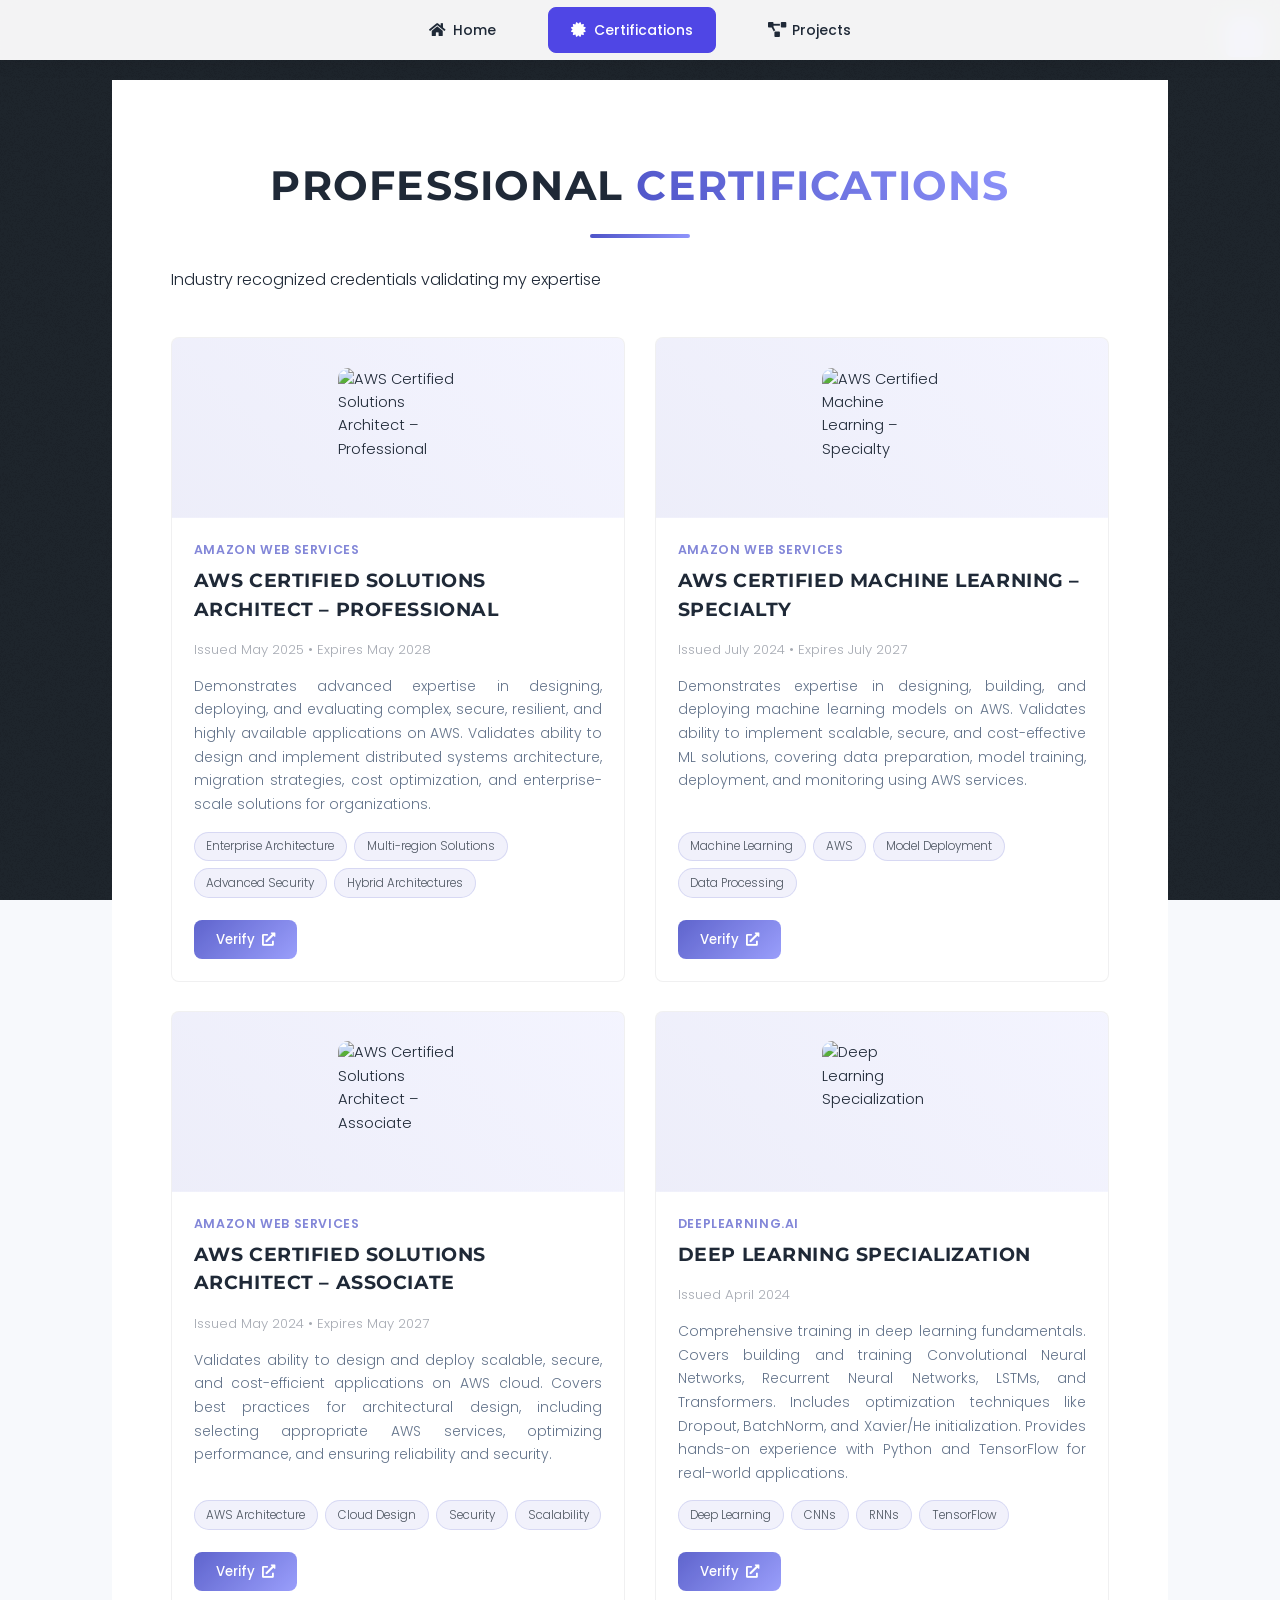
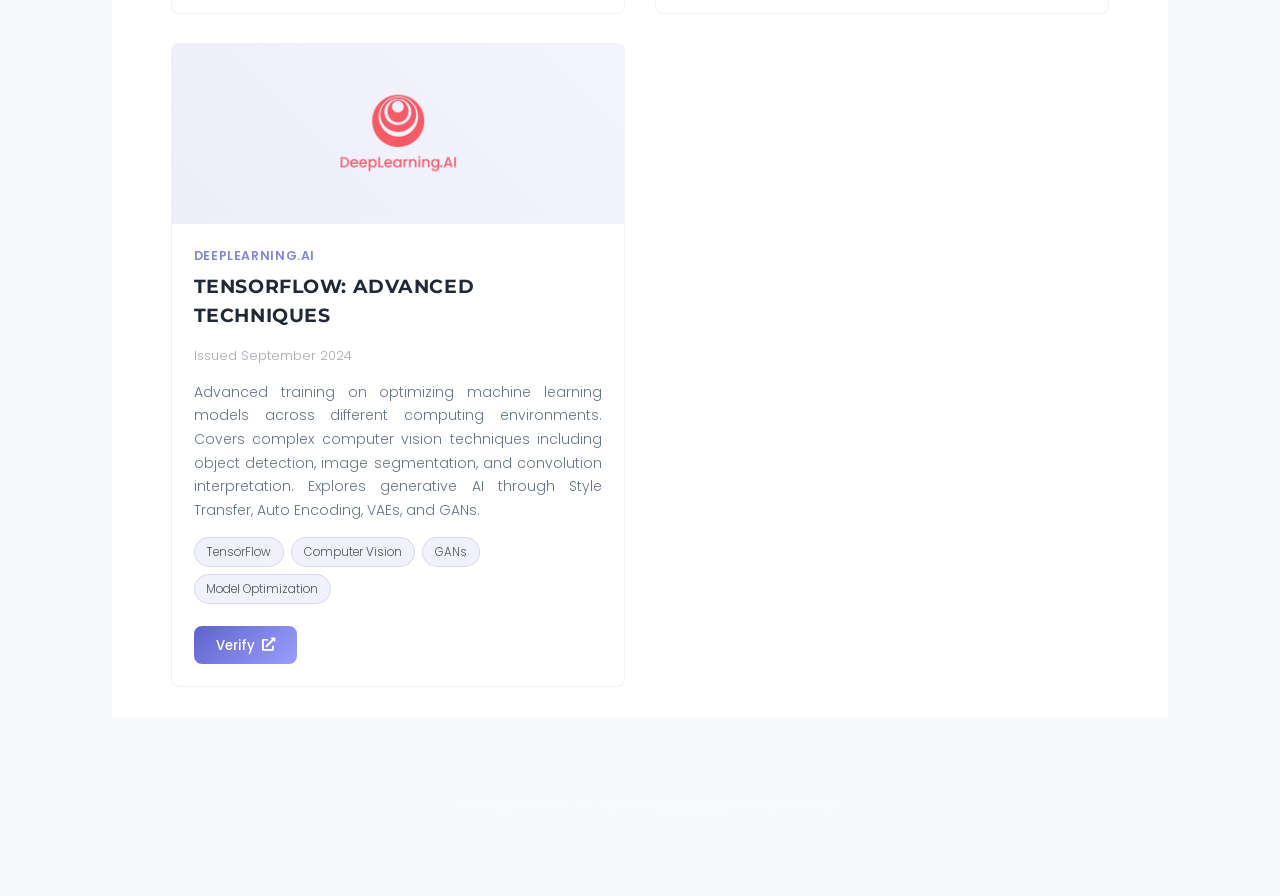
==== commit 50e09942: "home enhacements" ====
--- a/certifications/index.html
+++ b/certifications/index.html
@@ -29,20 +29,12 @@
 		<!-- Wrapper -->
 			<div id="wrapper">
 
-				<!-- Header -->
-					<header id="header">
-						<div class="page-header">
-							<h1 class="gradient-text">Certifications</h1>
-							<p>Professional qualifications and achievements</p>
-						</div>
-					</header>
-
 				<!-- Nav -->
 					<nav id="nav" class="modern-nav" role="navigation" aria-label="Primary">
 						<ul class="links">
-							<li><a href="/home"><span class="nav-icon fa fa-home"></span>Home</a></li>
-							<li class="active"><a href="/certifications" aria-current="page"><span class="nav-icon fa fa-certificate"></span>Certifications</a></li>
-							<li><a href="/projects"><span class="nav-icon fa fa-project-diagram"></span>Projects</a></li>
+							<li><a href="../home/"><span class="nav-icon fa fa-home"></span>Home</a></li>
+							<li class="active"><a href="../certifications/" aria-current="page"><span class="nav-icon fa fa-certificate"></span>Certifications</a></li>
+							<li><a href="../projects/"><span class="nav-icon fa fa-project-diagram"></span>Projects</a></li>
 						</ul>
 						<ul class="icons">
 							<li><a href="https://github.com/Hanchiiheb" class="icon brands fa-github" target="_blank"><span class="label">GitHub</span></a></li>
--- a/assets/css/custom.css
+++ b/assets/css/custom.css
@@ -530,6 +530,267 @@
     min-width: auto;
   }
 }
+
+/* Modern Hero Section - 2025 Design */
+.modern-hero {
+  background: linear-gradient(135deg, #667eea 0%, #764ba2 100%);
+  min-height: 100vh;
+  display: flex;
+  align-items: center;
+  justify-content: center;
+  position: relative;
+  overflow: hidden;
+}
+
+.modern-hero::before {
+  content: '';
+  position: absolute;
+  top: 0;
+  left: 0;
+  right: 0;
+  bottom: 0;
+  background: 
+    radial-gradient(circle at 25% 25%, rgba(255, 255, 255, 0.1) 0%, transparent 50%),
+    radial-gradient(circle at 75% 75%, rgba(255, 255, 255, 0.05) 0%, transparent 50%);
+  z-index: 1;
+}
+
+.hero-content {
+  position: relative;
+  z-index: 2;
+  text-align: center;
+  max-width: 800px;
+  padding: 2rem;
+  color: white;
+}
+
+.profile-picture {
+  margin-bottom: 2rem !important;
+}
+
+.hero-badge {
+  display: inline-flex;
+  align-items: center;
+  gap: 0.5rem;
+  background: rgba(255, 255, 255, 0.15);
+  border: 1px solid rgba(255, 255, 255, 0.2);
+  border-radius: 50px;
+  padding: 0.75rem 1.5rem;
+  font-size: 1rem;
+  font-weight: 500;
+  margin-bottom: 2rem;
+  backdrop-filter: blur(10px);
+}
+
+.badge-icon {
+  font-size: 1.2rem;
+}
+
+.hero-title {
+  font-size: 4rem;
+  font-weight: 700;
+  line-height: 1.1;
+  margin-bottom: 1.5rem;
+}
+
+.name-highlight {
+  display: block;
+  background: linear-gradient(45deg, #ffffff, #f0f2ff);
+  -webkit-background-clip: text;
+  -webkit-text-fill-color: transparent;
+  background-clip: text;
+}
+
+.title-tagline {
+  display: block;
+  font-size: 2rem;
+  font-weight: 400;
+  color: rgba(255, 255, 255, 0.9);
+  margin-top: 0.5rem;
+}
+
+.hero-description {
+  font-size: 1.25rem;
+  line-height: 1.6;
+  margin-bottom: 3rem;
+  color: rgba(255, 255, 255, 0.9);
+  max-width: 600px;
+  margin-left: auto;
+  margin-right: auto;
+}
+
+.hero-description strong {
+  color: #f0f2ff;
+  font-weight: 600;
+}
+
+.hero-description em {
+  color: #e0e7ff;
+  font-style: normal;
+  font-weight: 500;
+}
+
+.hero-stats {
+  display: flex;
+  justify-content: center;
+  gap: 3rem;
+  margin-bottom: 3rem;
+  padding: 2rem 0;
+  border-top: 1px solid rgba(255, 255, 255, 0.2);
+  border-bottom: 1px solid rgba(255, 255, 255, 0.2);
+}
+
+.hero-stats .stat-item {
+  text-align: center;
+}
+
+.hero-stats .stat-number {
+  display: block;
+  font-size: 2.5rem;
+  font-weight: 700;
+  color: #f0f2ff;
+  line-height: 1;
+}
+
+.hero-stats .stat-label {
+  display: block;
+  font-size: 0.9rem;
+  color: rgba(255, 255, 255, 0.8);
+  text-transform: uppercase;
+  letter-spacing: 0.1em;
+  margin-top: 0.5rem;
+}
+
+.hero-actions {
+  display: flex;
+  flex-direction: column;
+  align-items: center;
+  gap: 2rem;
+}
+
+.cta-primary {
+  display: inline-flex;
+  align-items: center;
+  gap: 1rem;
+  background: rgba(255, 255, 255, 0.15);
+  color: white;
+  padding: 1.25rem 2.5rem;
+  border-radius: 50px;
+  text-decoration: none;
+  font-weight: 600;
+  font-size: 1.1rem;
+  transition: all 0.3s cubic-bezier(0.4, 0, 0.2, 1);
+  border: 2px solid rgba(255, 255, 255, 0.3);
+  backdrop-filter: blur(10px);
+}
+
+.cta-primary:hover {
+  background: rgba(255, 255, 255, 0.25);
+  border-color: rgba(255, 255, 255, 0.5);
+  transform: translateY(-2px);
+  box-shadow: 0 10px 25px rgba(0, 0, 0, 0.2);
+}
+
+.cta-primary i {
+  transition: transform 0.3s ease;
+}
+
+.cta-primary:hover i {
+  transform: translateX(4px);
+}
+
+.social-links {
+  display: flex;
+  gap: 1rem;
+}
+
+.social-link {
+  width: 50px;
+  height: 50px;
+  border-radius: 50%;
+  background: rgba(255, 255, 255, 0.1);
+  border: 1px solid rgba(255, 255, 255, 0.2);
+  display: flex;
+  align-items: center;
+  justify-content: center;
+  color: white;
+  text-decoration: none;
+  transition: all 0.3s ease;
+  backdrop-filter: blur(10px);
+}
+
+.social-link:hover {
+  background: rgba(255, 255, 255, 0.2);
+  border-color: rgba(255, 255, 255, 0.4);
+  transform: translateY(-2px);
+}
+
+.social-link.linkedin:hover {
+  background: #0077b5;
+  border-color: #0077b5;
+}
+
+.social-link.github:hover {
+  background: #333;
+  border-color: #333;
+}
+
+.social-link.email:hover {
+  background: #ea4335;
+  border-color: #ea4335;
+}
+
+/* Responsive Design */
+@media screen and (max-width: 768px) {
+  .hero-title {
+    font-size: 2.5rem;
+  }
+  
+  .title-tagline {
+    font-size: 1.5rem;
+  }
+  
+  .hero-description {
+    font-size: 1.1rem;
+  }
+  
+  .hero-stats {
+    gap: 2rem;
+  }
+  
+  .hero-stats .stat-number {
+    font-size: 2rem;
+  }
+}
+
+@media screen and (max-width: 480px) {
+  .hero-content {
+    padding: 1rem;
+  }
+  
+  .hero-title {
+    font-size: 2rem;
+  }
+  
+  .title-tagline {
+    font-size: 1.25rem;
+  }
+  
+  .hero-description {
+    font-size: 1rem;
+  }
+  
+  .hero-stats {
+    flex-direction: column;
+    gap: 1.5rem;
+  }
+  
+  .cta-primary {
+    padding: 1rem 2rem;
+    font-size: 1rem;
+  }
+}
+
 
 /* Media query for smaller screens */
 @media screen and (max-width: 736px) {
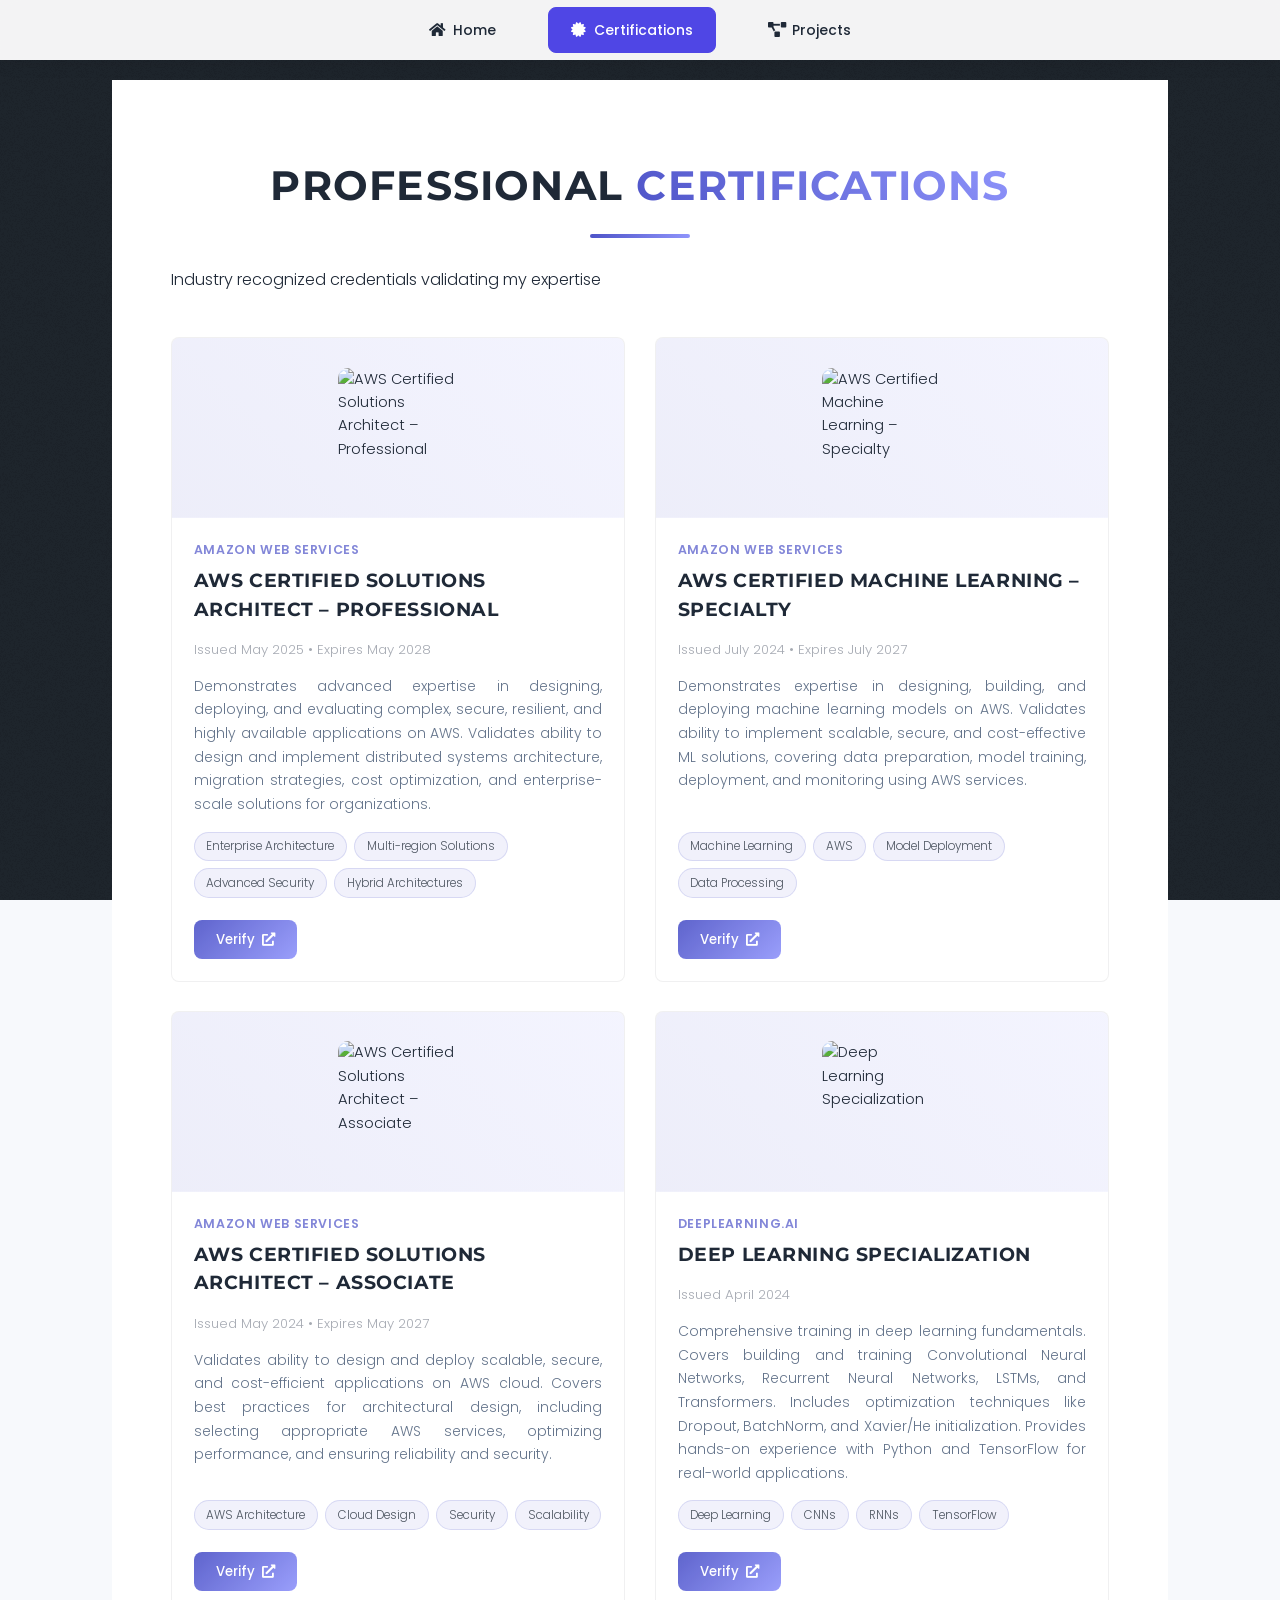
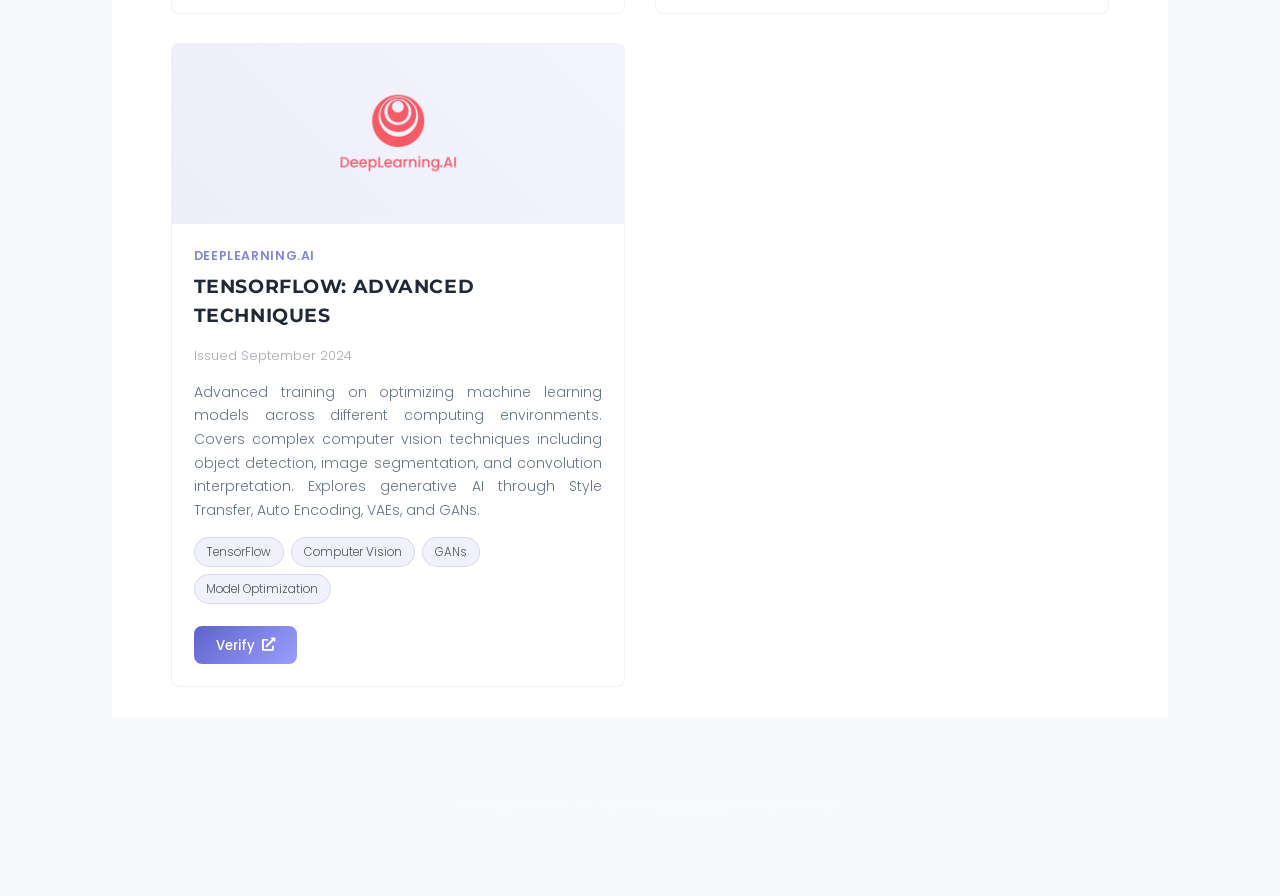
==== commit 8ed09b49: "add favicon" ====
--- a/certifications/index.html
+++ b/certifications/index.html
@@ -6,9 +6,19 @@
 -->
 <html>
 	<head>
-		<title>Hanchi Iheb | Certifications</title>
+		<title>Iheb Hanchi | Certifications</title>
 		<meta charset="utf-8" />
 		<meta name="viewport" content="width=device-width, initial-scale=1, user-scalable=no" />
+		
+		<!-- Favicon -->
+		<link rel="icon" type="image/jpeg" sizes="32x32" href="../images/iheb.jpeg">
+		<link rel="icon" type="image/jpeg" sizes="16x16" href="../images/iheb.jpeg">
+		<link rel="apple-touch-icon" sizes="180x180" href="../images/iheb.jpeg">
+		<link rel="shortcut icon" href="../images/iheb.jpeg">
+		<meta name="theme-color" content="#667eea">
+		<meta name="description" content="Iheb Hanchi - Professional Certifications in Data Science, AI, and Cloud Technologies">
+		<meta name="keywords" content="Iheb Hanchi, Certifications, Data Science, AI Engineer, Machine Learning, AWS, Professional Credentials">
+		<meta name="author" content="Iheb Hanchi">
 		<link rel="stylesheet" href="../assets/css/main.css?v=1.0.3" />
 		<link rel="stylesheet" href="../assets/css/custom.css?v=1.0.3" />
 		<link rel="stylesheet" href="../assets/css/experience-fix.css?v=1.0.3" />
